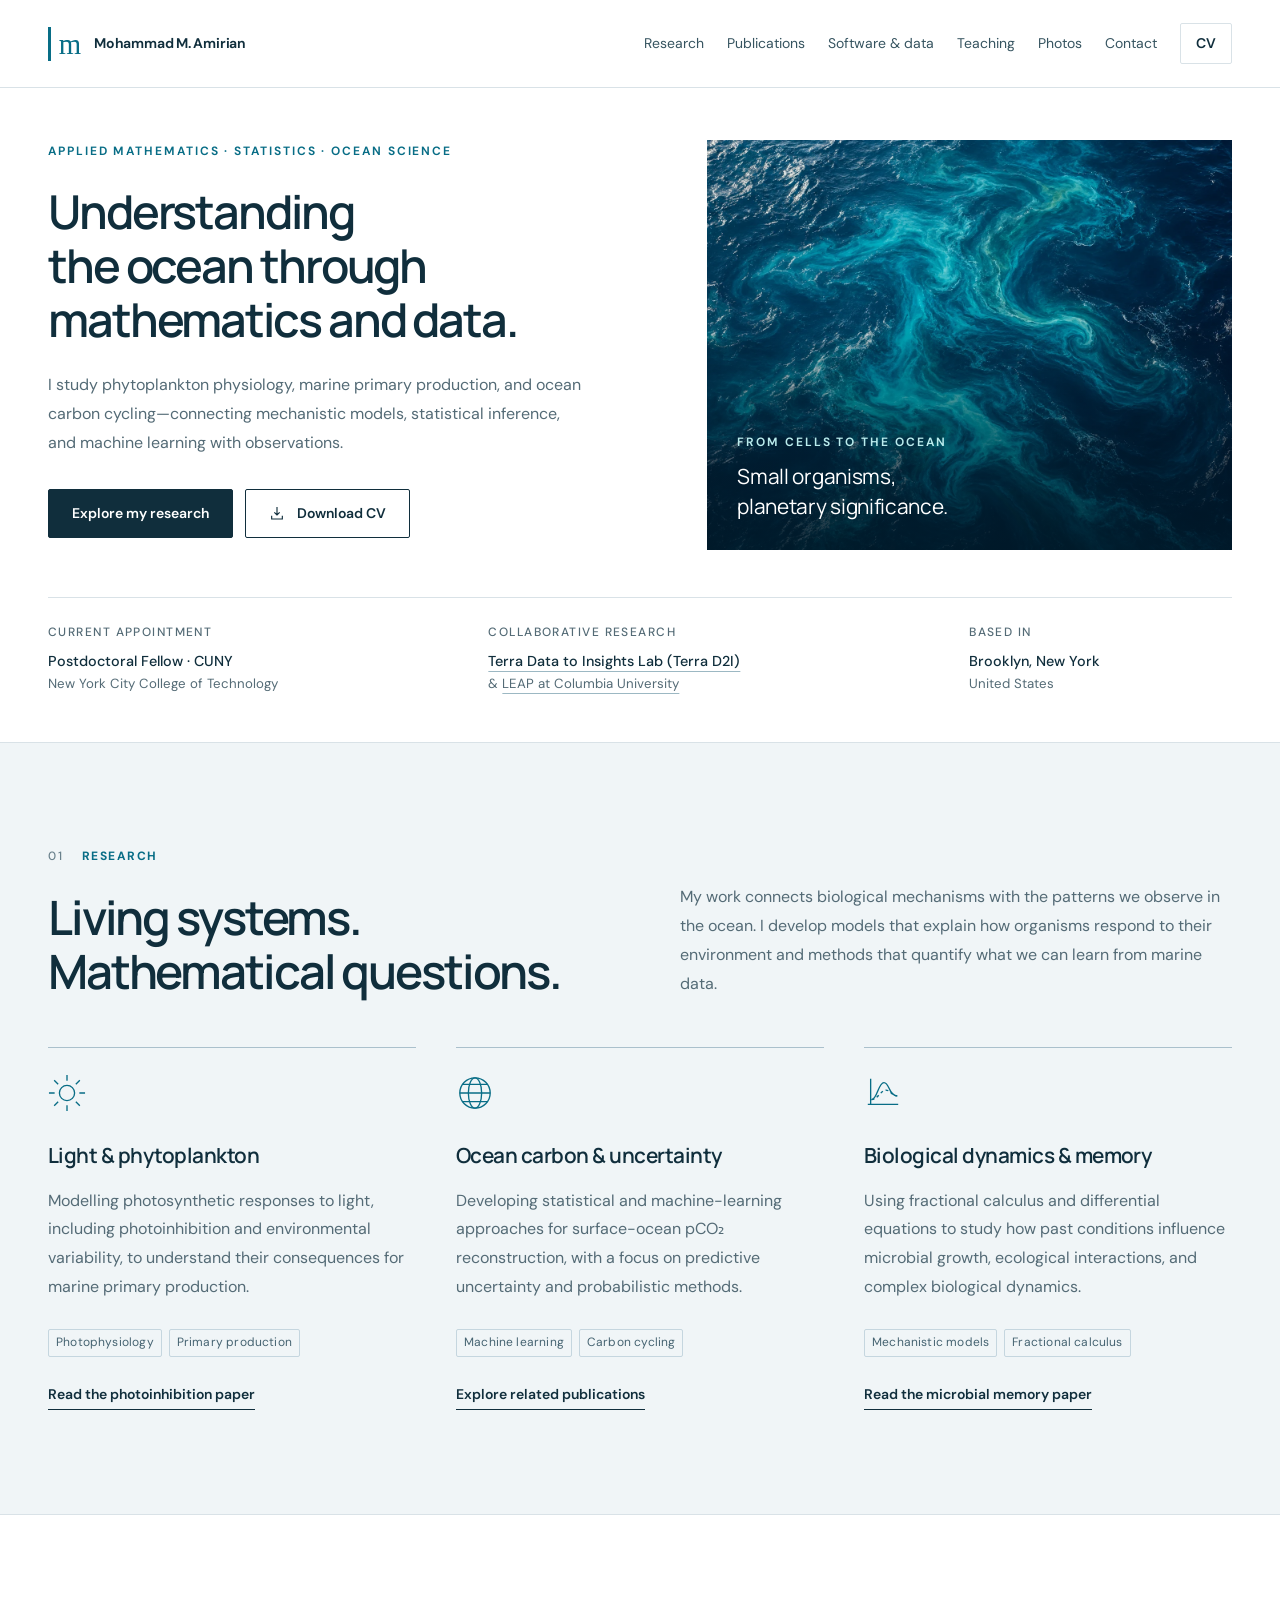
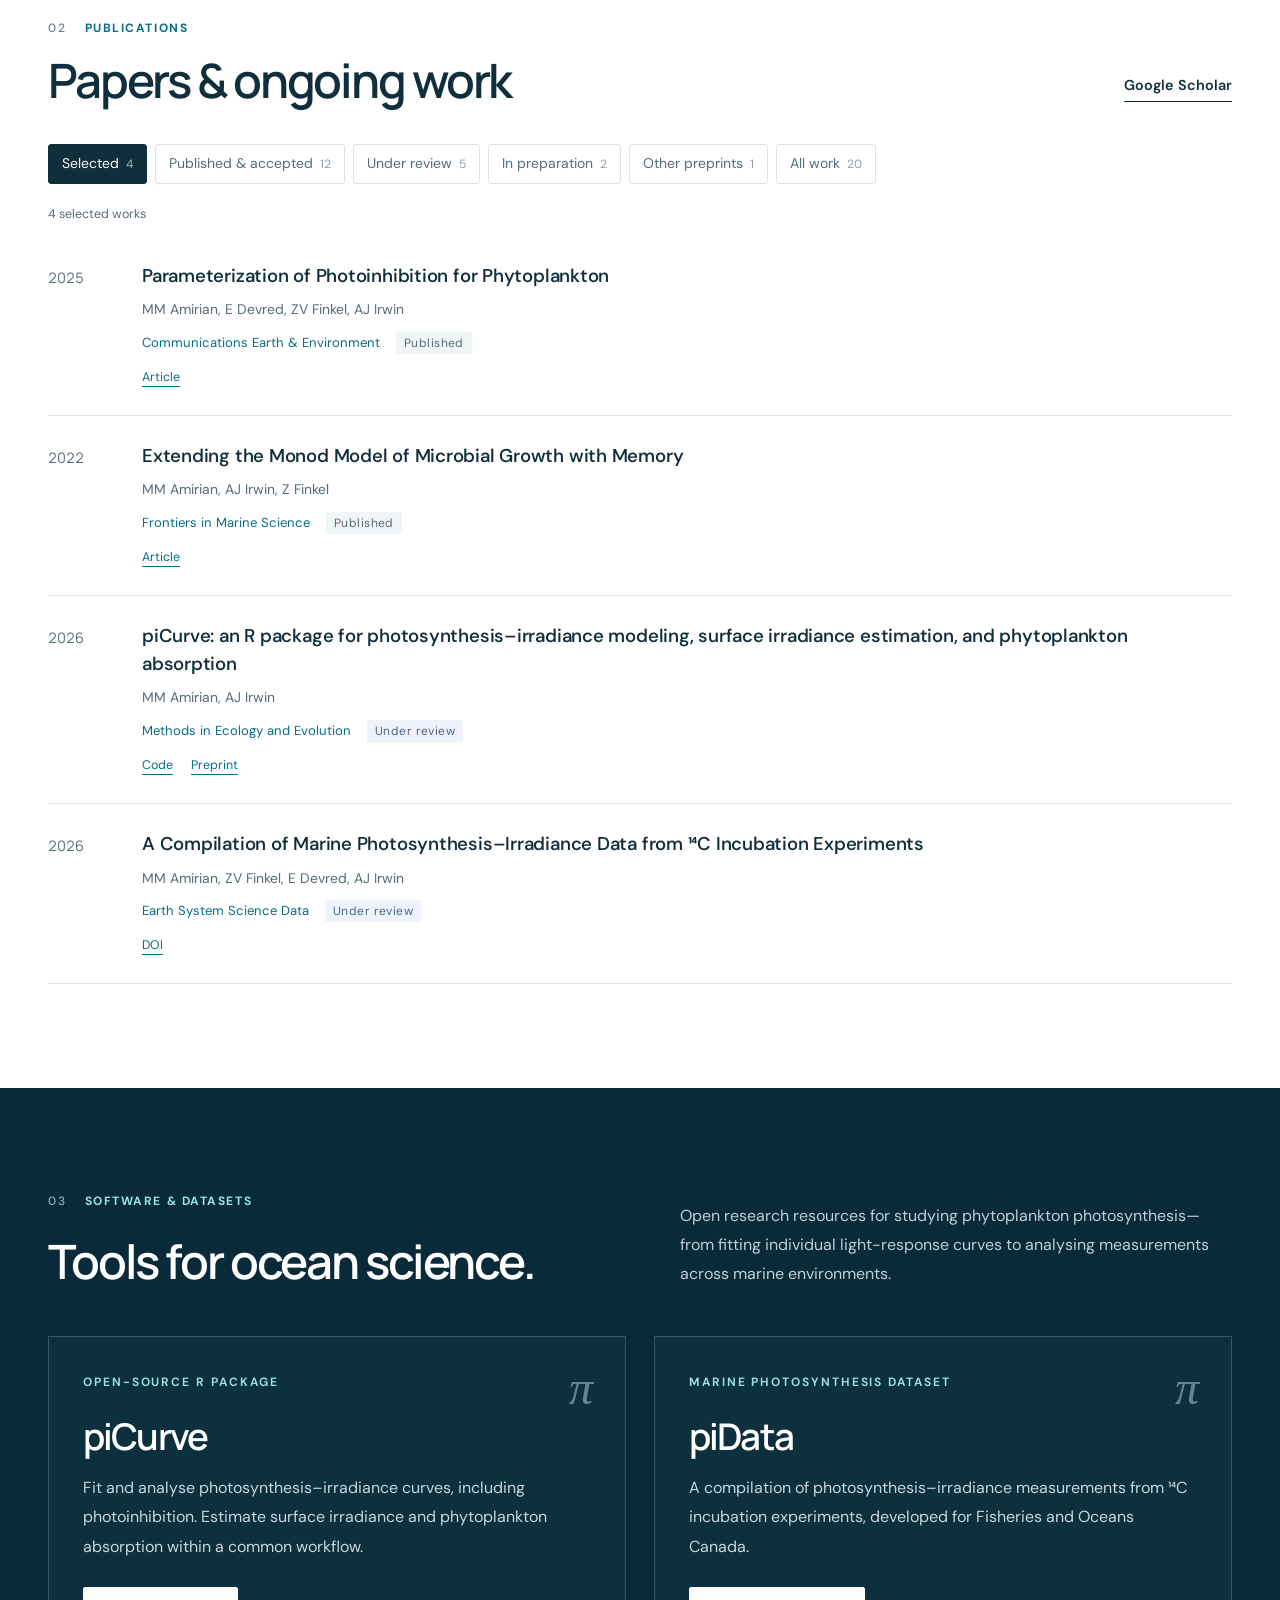
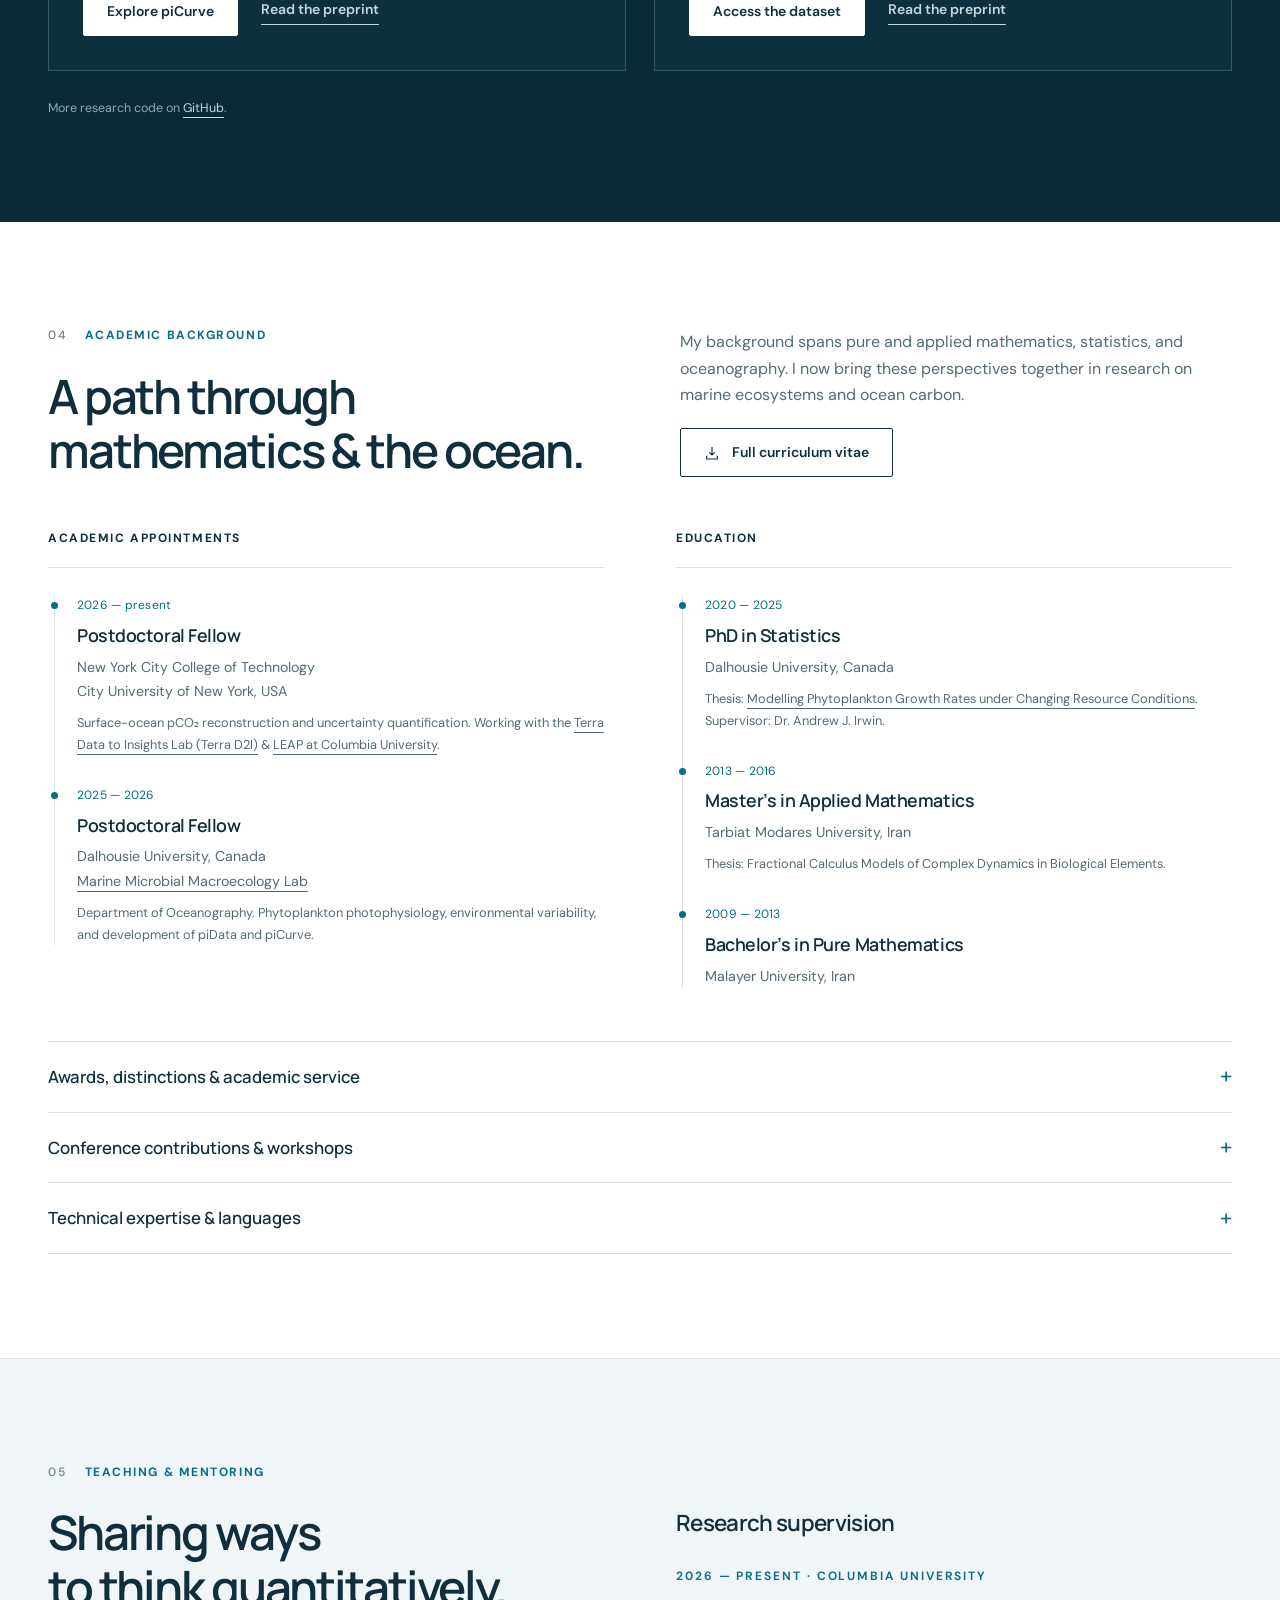
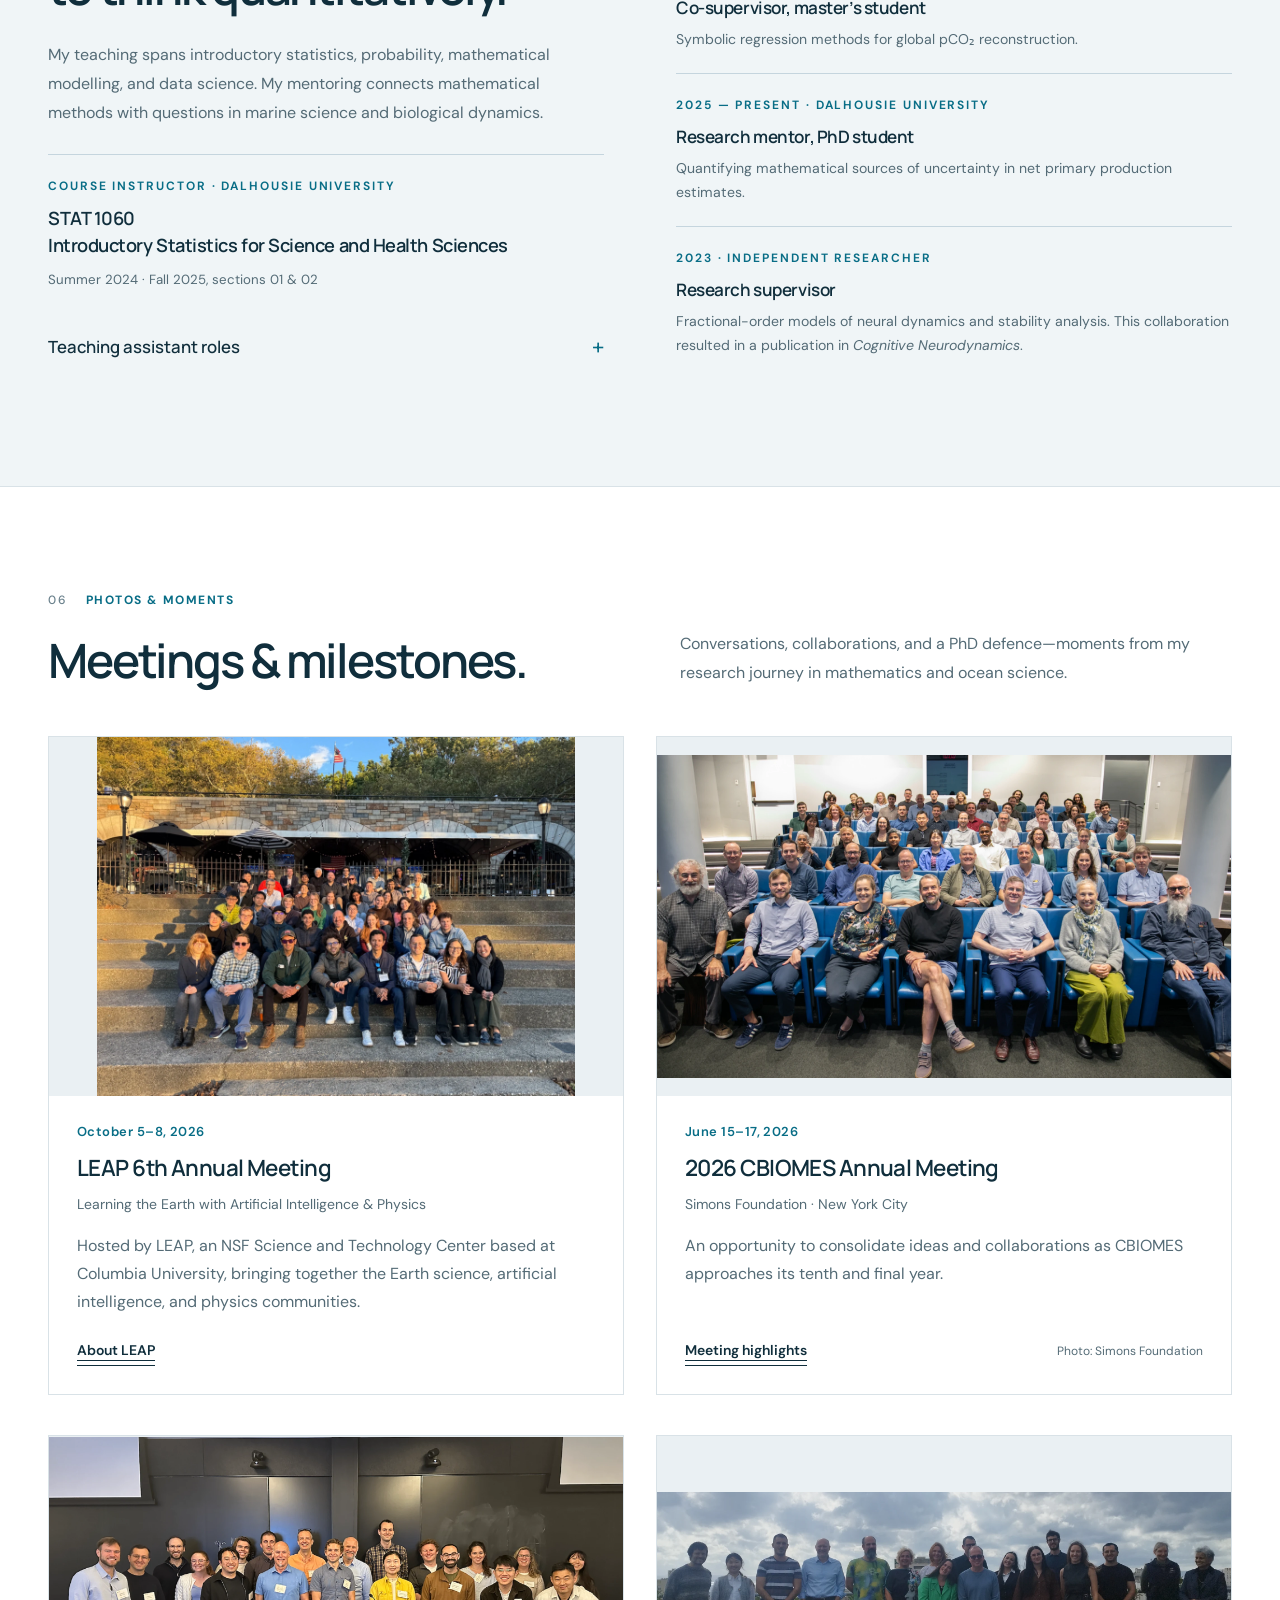
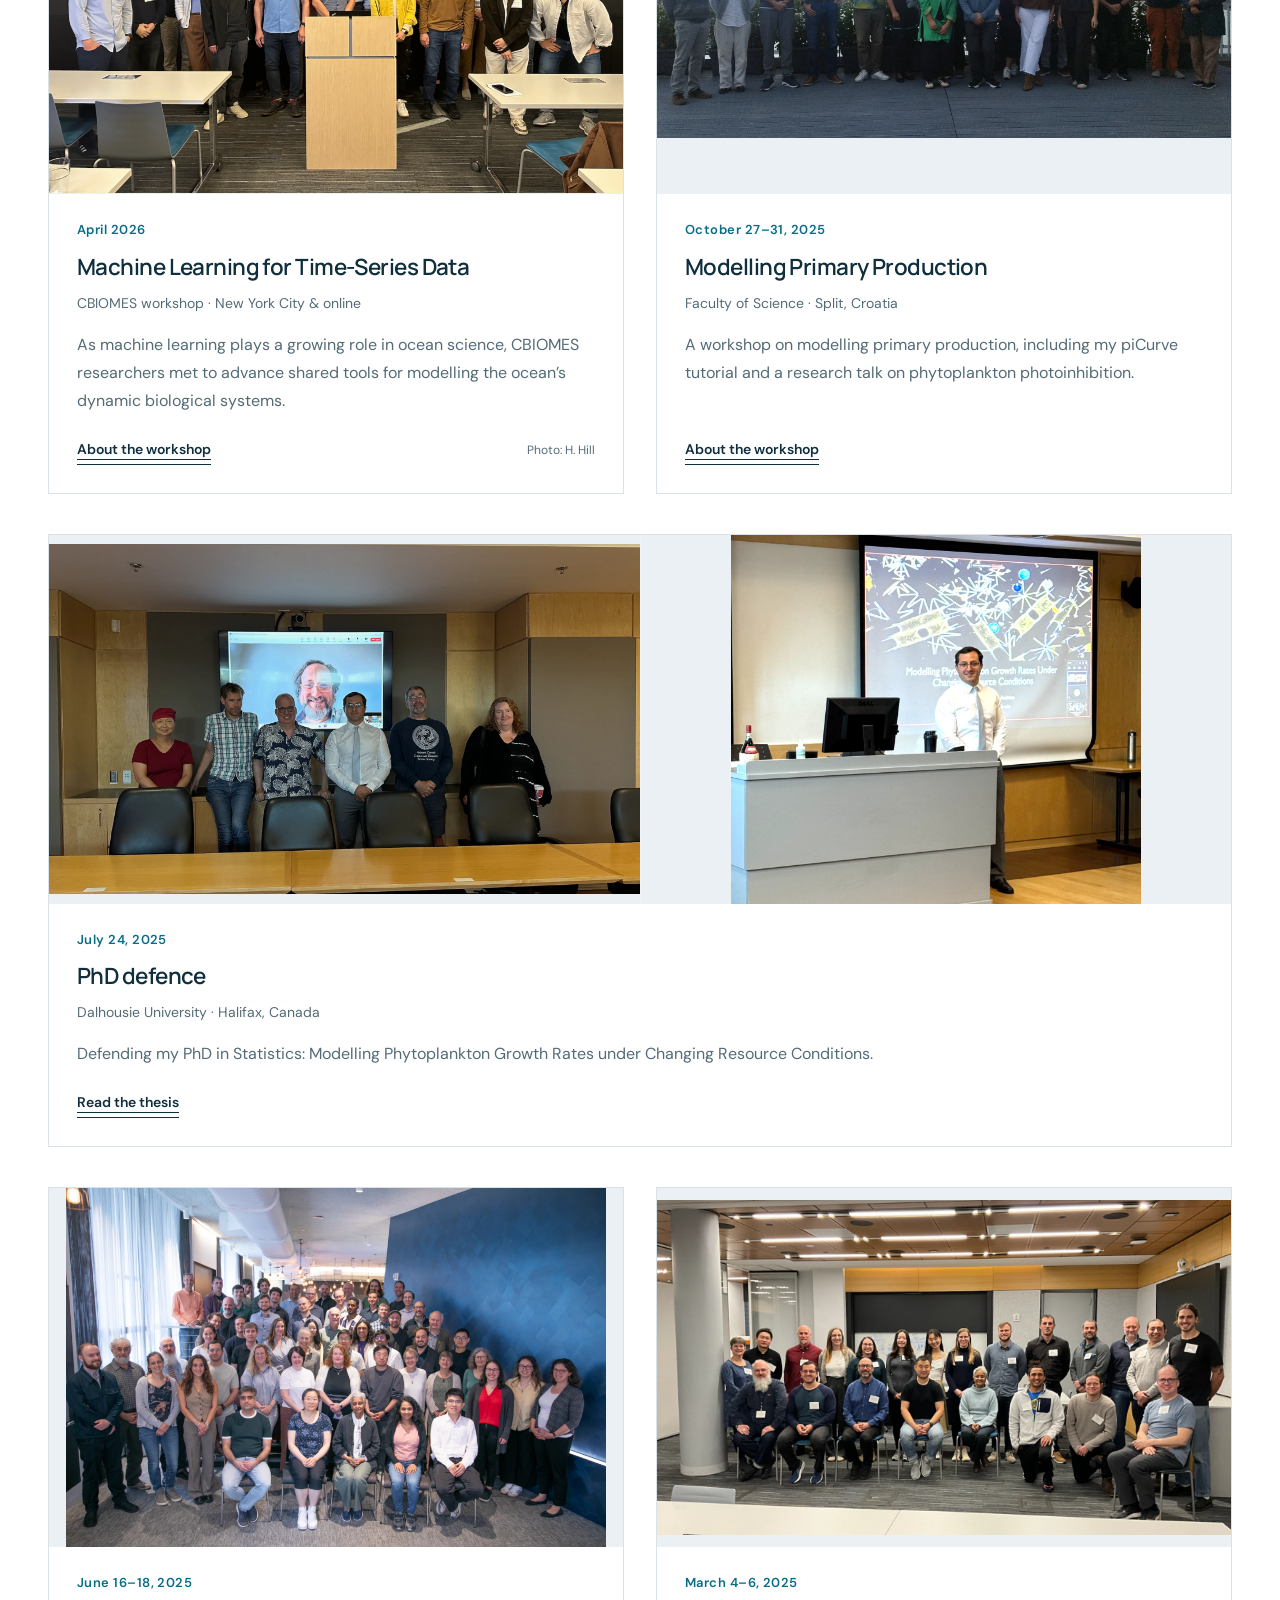
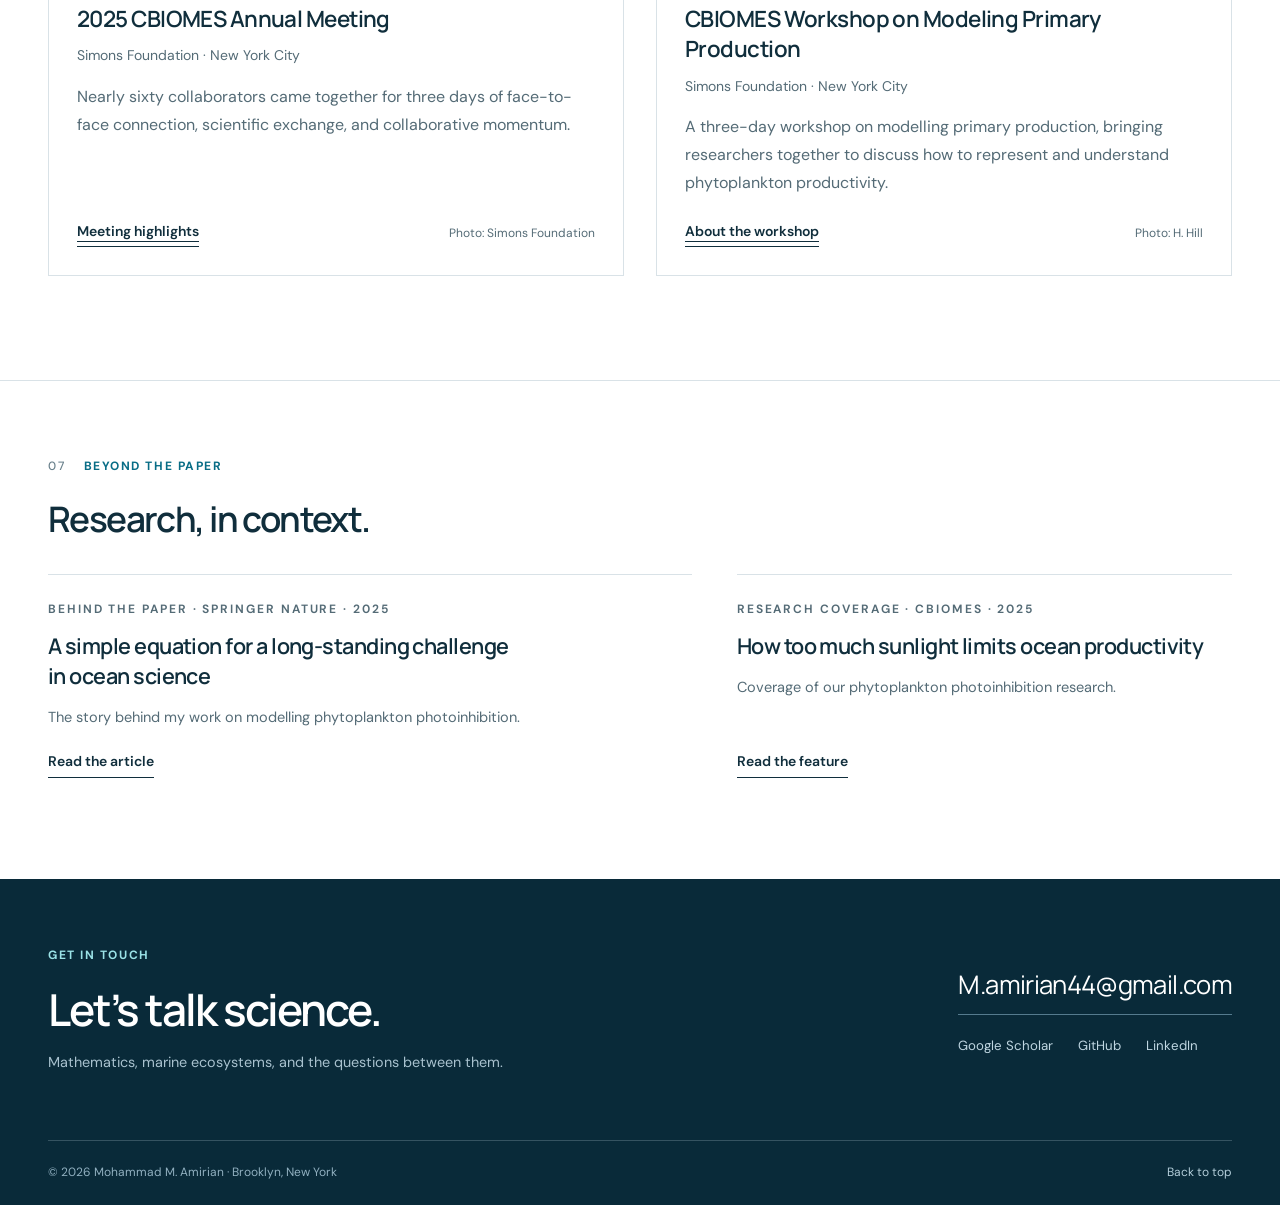
==== index.html @ b7153d0e "Publish Mohammad Amirian's public academic website" ====
<!DOCTYPE html>

<html lang="en">
<head>
<meta charset="utf-8"><meta name="viewport" content="width=device-width,initial-scale=1">
<title>Mohammad M. Amirian | Mathematics &amp; Ocean Science</title>
<meta name="description" content="Mohammad M. Amirian is an applied mathematician and statistician studying phytoplankton physiology, marine primary production, and ocean carbon cycling.">
<meta name="theme-color" content="#092a39">
<link rel="icon" type="image/svg+xml" href="data:image/svg+xml,%3Csvg xmlns=&quot;http://www.w3.org/2000/svg&quot; viewBox=&quot;0 0 40 40&quot;%3E%3Crect width=&quot;40&quot; height=&quot;40&quot; rx=&quot;5&quot; fill=&quot;%23092a39&quot;/%3E%3Cpath d=&quot;M8 29V11l12 13 12-13v18&quot; fill=&quot;none&quot; stroke=&quot;%239ae2e6&quot; stroke-width=&quot;3&quot;/%3E%3C/svg%3E">
<meta property="og:title" content="Mohammad M. Amirian | Mathematics &amp; Ocean Science">
<meta property="og:description" content="Mohammad M. Amirian is an applied mathematician and statistician studying phytoplankton physiology, marine primary production, and ocean carbon cycling.">
<meta property="og:type" content="website">
<link rel="stylesheet" href="styles.css"><script src="site.js" defer></script>
<meta name="generator" content="Amirian website editor"></head>
<body>
<a class="skip-link" href="#main">Skip to content</a>
<header><div class="wrap"><a class="brand" href="#about" aria-label="Mohammad M. Amirian home"><span class="monogram" aria-hidden="true">m</span>Mohammad M. Amirian</a>
<button class="menu-toggle" aria-expanded="false" aria-controls="main-nav" aria-label="Toggle navigation menu">Menu</button>
<nav class="desktop-nav" id="main-nav" aria-label="Main navigation"><a href="#research">Research</a><a href="#publications">Publications</a><a href="#software">Software &amp; data</a><a href="#teaching">Teaching</a><a href="#photos">Photos</a><a href="#contact">Contact</a><a class="nav-cv" href="#cv">CV</a></nav>
</div></header>
<main id="main">
<section class="hero wrap" id="about" aria-labelledby="hero-title">
 <div class="hero-grid"><div class="hero-copy"><p class="eyebrow">Applied mathematics · Statistics · Ocean science</p>
 <h1 id="hero-title">Understanding the ocean through mathematics and data.</h1>
 <p class="hero-description">I study phytoplankton physiology, marine primary production, and ocean carbon cycling—connecting mechanistic models, statistical inference, and machine learning with observations.</p>
 <div class="hero-actions"><a class="button primary" href="#research">Explore my research</a><a class="button secondary" href="/assets/Mohammad-Amirian-CV.pdf" download="Mohammad-Amirian-CV.pdf"><svg viewbox="0 0 24 24" fill="none" stroke="currentColor" stroke-width="1.7" aria-hidden="true"><path d="M12 3v12m-4-4 4 4 4-4M4 16v5h16v-5"></path></svg>Download CV</a></div>
 </div><figure class="hero-art"><img src="/assets/ocean-concept.webp" width="1536" height="1024" alt="Conceptual illustration of turquoise phytoplankton-like swirls in deep blue ocean water" fetchpriority="high">
 <figcaption><span class="eyebrow">From cells to the ocean</span><p>Small organisms,<br>planetary significance.</p></figcaption></figure></div>
 <div class="affiliations"><div class="affiliation"><p class="eyebrow">Current appointment</p><p>Postdoctoral Fellow · CUNY<small>New York City College of Technology</small></p></div><div class="affiliation"><p class="eyebrow">Collaborative research</p><p><a href="https://vacquaviva.github.io/terrad2i/" target="_blank" rel="noopener noreferrer">Terra Data to Insights Lab (Terra D2I)</a><small>&amp; <a href="https://leap.columbia.edu" target="_blank" rel="noopener noreferrer">LEAP at Columbia University</a></small></p></div><div class="affiliation"><p class="eyebrow">Based in</p><p>Brooklyn, New York<small>United States</small></p></div></div>
</section>

<section class="section research" id="research" aria-labelledby="research-title"><div class="wrap">
 <div class="section-intro"><div><div class="section-label"><span>01</span>Research</div><h2 id="research-title">Living systems.<br>Mathematical questions.</h2></div><p>My work connects biological mechanisms with the patterns we observe in the ocean. I develop models that explain how organisms respond to their environment and methods that quantify what we can learn from marine data.</p></div>
 <div class="research-grid">
 <article class="research-card"><svg class="research-icon" viewbox="0 0 40 40" fill="none" stroke="currentColor" stroke-width="1.4" aria-hidden="true"><circle cx="20" cy="20" r="8"></circle><path d="M20 1v6m0 26v6M1 20h6m26 0h6M6.5 6.5l4.2 4.2m18.6 18.6 4.2 4.2M6.5 33.5l4.2-4.2m18.6-18.6 4.2-4.2"></path></svg><h3>Light &amp; phytoplankton</h3><p>Modelling photosynthetic responses to light, including photoinhibition and environmental variability, to understand their consequences for marine primary production.</p><div class="research-tags"><span>Photophysiology</span><span>Primary production</span></div><a class="text-link" data-publication href="#photoinhibition-paper">Read the photoinhibition paper</a></article>
 <article class="research-card"><svg class="research-icon" viewbox="0 0 40 40" fill="none" stroke="currentColor" stroke-width="1.4" aria-hidden="true"><circle cx="20" cy="20" r="16"></circle><ellipse cx="20" cy="20" rx="7" ry="16"></ellipse><path d="M4 20h32M7 11h26M7 29h26"></path></svg><h3>Ocean carbon &amp; uncertainty</h3><p>Developing statistical and machine-learning approaches for surface-ocean pCO₂ reconstruction, with a focus on predictive uncertainty and probabilistic methods.</p><div class="research-tags"><span>Machine learning</span><span>Carbon cycling</span></div><a class="text-link" href="#publications">Explore related publications</a></article>
 <article class="research-card"><svg class="research-icon" viewbox="0 0 40 40" fill="none" stroke="currentColor" stroke-width="1.4" aria-hidden="true"><path d="M4 32h32M7 5v27M8 27c6 0 7-18 13-18s5 14 14 14"></path><path d="M8 27c6 0 10-10 15-10s6 6 12 6" stroke-dasharray="3 3"></path></svg><h3>Biological dynamics &amp; memory</h3><p>Using fractional calculus and differential equations to study how past conditions influence microbial growth, ecological interactions, and complex biological dynamics.</p><div class="research-tags"><span>Mechanistic models</span><span>Fractional calculus</span></div><a class="text-link" data-publication href="#memory-paper">Read the microbial memory paper</a></article>
 </div>
</div></section>

<section class="section publications" id="publications" aria-labelledby="publications-title"><div class="wrap">
 <div class="section-top"><div><div class="section-label"><span>02</span>Publications</div><h2 id="publications-title">Papers &amp; ongoing work</h2></div><a class="text-link" href="https://scholar.google.com/citations?user=XoNa1sIAAAAJ" target="_blank" rel="noopener noreferrer">Google Scholar</a></div>
 <div class="filters" role="group" aria-label="Filter publications by status">
 <button class="filter" data-filter="selected" aria-pressed="true">Selected<span class="filter-count"></span></button><button class="filter" data-filter="published" aria-pressed="false">Published &amp; accepted<span class="filter-count"></span></button><button class="filter" data-filter="review" aria-pressed="false">Under review<span class="filter-count"></span></button><button class="filter" data-filter="preparation" aria-pressed="false">In preparation<span class="filter-count"></span></button><button class="filter" data-filter="preprint" aria-pressed="false">Other preprints<span class="filter-count"></span></button><button class="filter" data-filter="all" aria-pressed="false">All work<span class="filter-count"></span></button>
 </div><p class="pub-count" id="publication-count" role="status" aria-live="polite">20 works</p>
 <div class="publication-list"><article class="publication" id="publication-1" data-status="published" data-selected="false"><div class="pub-year">2026</div><div><h3>A macromolecular evaluation of the growth rate hypothesis in the ocean</h3><p class="pub-authors">ZV Finkel, AJ Irwin, MM Amirian, S Sharoni, MJ Follows</p><div class="pub-meta"><span class="pub-venue">Proceedings B</span><span class="pub-badge accepted">Accepted</span></div></div></article>
<article class="publication" id="publication-2" data-status="published" data-selected="false"><div class="pub-year">2026</div><div><h3><a href="https://doi.org/10.1016/j.isci.2026.116849" target="_blank" rel="noopener noreferrer">Carbon-to-ATP ratios across the kingdoms of life</a></h3><p class="pub-authors">P Fahimi, MM Amirian, AJ Irwin, ZV Finkel</p><div class="pub-meta"><span class="pub-venue">iScience</span><span class="pub-badge ">Published</span></div><div class="pub-links"><a href="https://doi.org/10.1016/j.isci.2026.116849" target="_blank" rel="noopener noreferrer">DOI</a></div></div></article>
<article class="publication" id="publication-3" data-status="published" data-selected="false"><div class="pub-year">2026</div><div><h3><a href="https://doi.org/10.1038/s41558-026-02598-w" target="_blank" rel="noopener noreferrer">Biochemical remodeling of phytoplankton cell composition under climate change</a></h3><p class="pub-authors">S Sharoni, K Inomura, S Dutkiewicz, O Jahn, ZV Finkel, AJ Irwin, MM Amirian, E Monier, MJ Follows</p><div class="pub-meta"><span class="pub-venue">Nature Climate Change</span><span class="pub-badge ">Published</span></div><div class="pub-links"><a href="https://doi.org/10.1038/s41558-026-02598-w" target="_blank" rel="noopener noreferrer">DOI</a></div></div></article>
<article class="publication" id="publication-4" data-status="published" data-selected="false"><div class="pub-year">2025</div><div><h3><a href="https://www.frontiersin.org/journals/photobiology/articles/10.3389/fphbi.2025.1745893/full" target="_blank" rel="noopener noreferrer">Nonphotochemical quenching and beyond: multi-layered photoprotection shapes light-stress tolerance across seasonal niches in Arctic diatoms</a></h3><p class="pub-authors">D Croteau, S Guérin, M Savoie, N Donaher, MM Amirian, M Babin , DA Campbell, J Lavaud</p><div class="pub-meta"><span class="pub-venue">Frontiers in Photobiology</span><span class="pub-badge ">Published</span></div><div class="pub-links"><a href="https://www.frontiersin.org/journals/photobiology/articles/10.3389/fphbi.2025.1745893/full" target="_blank" rel="noopener noreferrer">Article</a></div></div></article>
<article class="publication" id="photoinhibition-paper" data-status="published" data-selected="true"><div class="pub-year">2025</div><div><h3><a href="https://www.nature.com/articles/s43247-025-02686-3" target="_blank" rel="noopener noreferrer">Parameterization of Photoinhibition for Phytoplankton</a></h3><p class="pub-authors">MM Amirian, E Devred, ZV Finkel, AJ Irwin</p><div class="pub-meta"><span class="pub-venue">Communications Earth &amp; Environment</span><span class="pub-badge ">Published</span></div><div class="pub-links"><a href="https://www.nature.com/articles/s43247-025-02686-3" target="_blank" rel="noopener noreferrer">Article</a></div></div></article>
<article class="publication" id="publication-6" data-status="published" data-selected="false"><div class="pub-year">2025</div><div><h3><a href="https://www.sciencedirect.com/science/article/pii/S0034425725001178" target="_blank" rel="noopener noreferrer">Net primary production in the Labrador Sea between 2014 and 2022 derived from ocean colour remote sensing based on ecological regimes</a></h3><p class="pub-authors">E Devred, S Clay , T Perry, MM Amirian, AJ Irwin, Z Finkel</p><div class="pub-meta"><span class="pub-venue">Remote Sensing of Environment</span><span class="pub-badge ">Published</span></div><div class="pub-links"><a href="https://www.sciencedirect.com/science/article/pii/S0034425725001178" target="_blank" rel="noopener noreferrer">Article</a></div></div></article>
<article class="publication" id="publication-7" data-status="published" data-selected="false"><div class="pub-year">2023</div><div><h3><a href="https://link.springer.com/article/10.1007/s11571-022-09844-9" target="_blank" rel="noopener noreferrer">Stability analysis of fractional order memristor synapse-coupled Hopfield neural network with ring structure</a></h3><p class="pub-authors">L Eftekhari, MM Amirian</p><div class="pub-meta"><span class="pub-venue">Cognitive Neurodynamics</span><span class="pub-badge ">Published</span></div><div class="pub-links"><a href="https://link.springer.com/article/10.1007/s11571-022-09844-9" target="_blank" rel="noopener noreferrer">Article</a></div></div></article>
<article class="publication" id="memory-paper" data-status="published" data-selected="true"><div class="pub-year">2022</div><div><h3><a href="https://www.frontiersin.org/articles/10.3389/fmars.2022.963734/abstract" target="_blank" rel="noopener noreferrer">Extending the Monod Model of Microbial Growth with Memory</a></h3><p class="pub-authors">MM Amirian, AJ Irwin, Z Finkel</p><div class="pub-meta"><span class="pub-venue">Frontiers in Marine Science</span><span class="pub-badge ">Published</span></div><div class="pub-links"><a href="https://www.frontiersin.org/articles/10.3389/fmars.2022.963734/abstract" target="_blank" rel="noopener noreferrer">Article</a></div></div></article>
<article class="publication" id="publication-9" data-status="published" data-selected="false"><div class="pub-year">2020</div><div><h3><a href="https://doi.org/10.1016/j.heliyon.2020.e04816" target="_blank" rel="noopener noreferrer">Memory and mutualism in species sustainability: a time-fractional Lotka-Volterra model with harvesting</a></h3><p class="pub-authors">MM Amirian, I Towers, Z Jovanoski, AJ Irwin</p><div class="pub-meta"><span class="pub-venue">Heliyon</span><span class="pub-badge ">Published</span></div><div class="pub-links"><a href="https://doi.org/10.1016/j.heliyon.2020.e04816" target="_blank" rel="noopener noreferrer">DOI</a></div></div></article>
<article class="publication" id="publication-10" data-status="published" data-selected="false"><div class="pub-year">2020</div><div><h3><a href="https://doi.org/10.1002/mma.6352" target="_blank" rel="noopener noreferrer">A new approach to solving multiorder time-fractional advection-diffusion-reaction equations using BEM and Chebyshev matrix</a></h3><p class="pub-authors">M Khalighi, MM Amirian, A Malek</p><div class="pub-meta"><span class="pub-venue">Mathematical Methods in the Applied Sciences</span><span class="pub-badge ">Published</span></div><div class="pub-links"><a href="https://doi.org/10.1002/mma.6352" target="_blank" rel="noopener noreferrer">DOI</a></div></div></article>
<article class="publication" id="publication-11" data-status="published" data-selected="false"><div class="pub-year">2019</div><div><h3><a href="https://www.dl.begellhouse.com/journals/4b27cbfc562e21b8,3a2b605d4aa0d999,4512354003dbcb22.html" target="_blank" rel="noopener noreferrer">The concepts and applications of fractional order differential calculus in modeling of viscoelastic systems: a primer</a></h3><p class="pub-authors">MM Amirian, Y Jamali</p><div class="pub-meta"><span class="pub-venue">Critical Reviews in Biomedical Engineering</span><span class="pub-badge ">Published</span></div><div class="pub-links"><a href="https://www.dl.begellhouse.com/journals/4b27cbfc562e21b8,3a2b605d4aa0d999,4512354003dbcb22.html" target="_blank" rel="noopener noreferrer">Article</a></div></div></article>
<article class="publication" id="publication-12" data-status="published" data-selected="false"><div class="pub-year">2026</div><div><h3>Learning Calibrated and Samplable Predictive Distributions of Surface-Ocean Δ pCO₂ Using Tabular Diffusion Models</h3><p class="pub-authors">G Accarino, MM Amirian, TH Heimdal, AR Fay, GA McKinley, V Acquaviva</p><div class="pub-meta"><span class="pub-venue">RPS Workshop, NeurIPS 2026</span><span class="pub-badge accepted">Accepted</span></div></div></article>
<article class="publication" id="publication-13" data-status="review" data-selected="false"><div class="pub-year">2026</div><div><h3>Low proteomic investment in carbon fixation facilitates the success of Phaeocystis in the Labrador Sea</h3><p class="pub-authors">SB Pollara, ME Roberts, R Stevens-Green, J LaRoche, L Jabre, E Rowland, CE McBride, RE Sipler, S Clay, E Devred, MM Amirian, ZV Finkel, AJ Irwin, J Young, M Mars-Brisbin, EM Bertrand</p><div class="pub-meta"><span class="pub-venue">The ISME Journal</span><span class="pub-badge review">Under review</span></div></div></article>
<article class="publication" id="publication-14" data-status="review" data-selected="false"><div class="pub-year">2026</div><div><h3><a href="https://arxiv.org/abs/2609.08606" target="_blank" rel="noopener noreferrer">NEPTUNE: An AI model for global ocean seasonal forecasting</a></h3><p class="pub-authors">D Donno, I Epicoco, M Cafaro, G Accarino,MM Amirian, V Acquaviva, P Nassisi, D Iovino, A Bracco, S Masina, P Gentine</p><div class="pub-meta"><span class="pub-venue">Journal of Advances in Modeling Earth Systems</span><span class="pub-badge review">Under review</span></div><div class="pub-links"><a href="https://arxiv.org/abs/2609.08606" target="_blank" rel="noopener noreferrer">Preprint</a></div></div></article>
<article class="publication" id="publication-15" data-status="review" data-selected="false"><div class="pub-year">2026</div><div><h3><a href="https://arxiv.org/abs/2604.08634" target="_blank" rel="noopener noreferrer">Resolving satellite-in situ mismatches in Net Primary Production using high-frequency in situ bio-optical observations in the subpolar Northwest Atlantic</a></h3><p class="pub-authors">K Kam, E Devred, S Clay, MM Amirian, D Atamanchuk, D.W.R Wallace</p><div class="pub-meta"><span class="pub-venue">Remote Sensing</span><span class="pub-badge review">Under review</span></div><div class="pub-links"><a href="https://arxiv.org/abs/2604.08634" target="_blank" rel="noopener noreferrer">Preprint</a></div></div></article>
<article class="publication" id="picurve-paper" data-status="review" data-selected="true"><div class="pub-year">2026</div><div><h3><a href="https://arxiv.org/abs/2508.14321" target="_blank" rel="noopener noreferrer">piCurve: an R package for photosynthesis–irradiance modeling, surface irradiance estimation, and phytoplankton absorption</a></h3><p class="pub-authors">MM Amirian, AJ Irwin</p><div class="pub-meta"><span class="pub-venue">Methods in Ecology and Evolution</span><span class="pub-badge review">Under review</span></div><div class="pub-links"><a href="https://github.com/Mohammad-Amirian/piCurve" target="_blank" rel="noopener noreferrer">Code</a><a href="https://arxiv.org/abs/2508.14321" target="_blank" rel="noopener noreferrer">Preprint</a></div></div></article>
<article class="publication" id="pidata-paper" data-status="review" data-selected="true"><div class="pub-year">2026</div><div><h3><a href="https://doi.org/10.5281/zenodo.21908199" target="_blank" rel="noopener noreferrer">A Compilation of Marine Photosynthesis–Irradiance Data from ¹⁴C Incubation Experiments</a></h3><p class="pub-authors">MM Amirian, ZV Finkel, E Devred, AJ Irwin</p><div class="pub-meta"><span class="pub-venue">Earth System Science Data</span><span class="pub-badge review">Under review</span></div><div class="pub-links"><a href="https://doi.org/10.5281/zenodo.21908199" target="_blank" rel="noopener noreferrer">DOI</a></div></div></article>
<article class="publication" id="publication-18" data-status="preprint" data-selected="false"><div class="pub-year">2018</div><div><h3><a href="https://arxiv.org/abs/1812.02297" target="_blank" rel="noopener noreferrer">The Role of Topology in the Synchronization of Neuronal Networks Based on the Hodgkin-Huxley Model</a></h3><p class="pub-authors">A Mazarei, MM Amirian, G Riazi, Y Jamali</p><div class="pub-meta"><span class="pub-venue">arXiv</span><span class="pub-badge ">Preprint</span></div><div class="pub-links"><a href="https://arxiv.org/abs/1812.02297" target="_blank" rel="noopener noreferrer">Preprint</a></div></div></article>
<article class="publication" id="publication-19" data-status="preparation" data-selected="false"><div class="pub-year">2026</div><div><h3>Ecophysiological modeling of marine photosynthesis: a hybrid model</h3><p class="pub-authors">MM Amirian, P Fahimi, ZV Finkel, E Devred, S Clay, AJ Irwin</p><div class="pub-meta"><span class="pub-venue"></span><span class="pub-badge ">In preparation</span></div></div></article>
<article class="publication" id="publication-20" data-status="preparation" data-selected="false"><div class="pub-year">2026</div><div><h3>Latitudinal, Seasonal, and Diel Variation in Marine Phytoplankton Photophysiology and Its Effects on Net Primary Production</h3><p class="pub-authors">MM Amirian, E Devred, V Acquaviva, ZV Finkel, AJ Irwin</p><div class="pub-meta"><span class="pub-venue"></span><span class="pub-badge ">In preparation</span></div></div></article></div>
</div></section>

<section class="section software" id="software" aria-labelledby="software-title"><div class="wrap">
 <div class="section-intro"><div><div class="section-label"><span>03</span>Software &amp; datasets</div><h2 id="software-title">Tools for ocean science.</h2></div><p>Open research resources for studying phytoplankton photosynthesis—from fitting individual light-response curves to analysing measurements across marine environments.</p></div>
 <div class="software-grid"><article class="software-card"><span class="software-glyph" aria-hidden="true">π</span><p class="eyebrow">Open-source R package</p><h3 class="software-title">piCurve</h3><p>Fit and analyse photosynthesis–irradiance curves, including photoinhibition. Estimate surface irradiance and phytoplankton absorption within a common workflow.</p><div class="software-actions"><a class="button white" href="https://github.com/Mohammad-Amirian/piCurve" target="_blank" rel="noopener noreferrer">Explore piCurve</a><a class="text-link" href="https://arxiv.org/abs/2508.14321" target="_blank" rel="noopener noreferrer">Read the preprint</a></div></article>
 <article class="software-card"><span class="software-glyph" aria-hidden="true">π</span><p class="eyebrow">Marine photosynthesis dataset</p><h3 class="software-title">piData</h3><p>A compilation of photosynthesis–irradiance measurements from ¹⁴C incubation experiments, developed for Fisheries and Oceans Canada.</p><div class="software-actions"><a class="button white" href="https://doi.org/10.5281/zenodo.21908199" target="_blank" rel="noopener noreferrer">Access the dataset</a><a class="text-link" href="https://essd.copernicus.org/preprints/essd-2026-651/" target="_blank" rel="noopener noreferrer">Read the preprint</a></div></article></div>
 <p class="software-note">More research code on <a href="https://github.com/Mohammad-Amirian" target="_blank" rel="noopener noreferrer">GitHub</a>.</p>
</div></section>

<section class="section" id="cv" aria-labelledby="cv-title"><div class="wrap">
 <div class="cv-intro"><div><div class="section-label"><span>04</span>Academic background</div><h2 id="cv-title">A path through<br>mathematics &amp; the ocean.</h2></div><div><p>My background spans pure and applied mathematics, statistics, and oceanography. I now bring these perspectives together in research on marine ecosystems and ocean carbon.</p><a class="button secondary" href="/assets/Mohammad-Amirian-CV.pdf" download="Mohammad-Amirian-CV.pdf"><svg viewbox="0 0 24 24" fill="none" stroke="currentColor" stroke-width="1.7" aria-hidden="true"><path d="M12 3v12m-4-4 4 4 4-4M4 16v5h16v-5"></path></svg>Full curriculum vitae</a></div></div>
 <div class="cv-columns"><div><div class="small-heading">Academic appointments</div>
 <article class="timeline-item"><div class="timeline-year">2026 — present</div><h3>Postdoctoral Fellow</h3><p>New York City College of Technology<br>City University of New York, USA</p><p class="detail">Surface-ocean pCO₂ reconstruction and uncertainty quantification. Working with the <a href="https://vacquaviva.github.io/terrad2i/" target="_blank" rel="noopener noreferrer">Terra Data to Insights Lab (Terra D2I)</a> &amp; <a href="https://leap.columbia.edu" target="_blank" rel="noopener noreferrer">LEAP at Columbia University</a>.</p></article>
 <article class="timeline-item"><div class="timeline-year">2025 — 2026</div><h3>Postdoctoral Fellow</h3><p>Dalhousie University, Canada<br><a href="https://www.mmab.ca" target="_blank" rel="noopener noreferrer">Marine Microbial Macroecology Lab</a></p><p class="detail">Department of Oceanography. Phytoplankton photophysiology, environmental variability, and development of piData and piCurve.</p></article>
 </div><div><div class="small-heading">Education</div>
 <article class="timeline-item"><div class="timeline-year">2020 — 2025</div><h3>PhD in Statistics</h3><p>Dalhousie University, Canada</p><p class="detail">Thesis: <a href="https://dalspace.library.dal.ca/items/a3c7c412-b987-4cfa-bf1e-5073cf0f9829" target="_blank" rel="noopener noreferrer">Modelling Phytoplankton Growth Rates under Changing Resource Conditions</a>.<br>Supervisor: Dr. Andrew J. Irwin.</p></article>
 <article class="timeline-item"><div class="timeline-year">2013 — 2016</div><h3>Master’s in Applied Mathematics</h3><p>Tarbiat Modares University, Iran</p><p class="detail">Thesis: Fractional Calculus Models of Complex Dynamics in Biological Elements.</p></article>
 <article class="timeline-item"><div class="timeline-year">2009 — 2013</div><h3>Bachelor’s in Pure Mathematics</h3><p>Malayer University, Iran</p></article>
 </div></div>
 <div class="cv-details">
 <details><summary>Awards, distinctions &amp; academic service</summary><div class="details-content details-grid"><div><h4>Scholarships &amp; support</h4><ul><li><strong>2022 · Travel Grant</strong><br>Faculty of Graduate Studies, Dalhousie University.</li><li><strong>2019 · Doctoral research assistantship</strong><br>Department of Mathematics and Statistics, Dalhousie University; support over 4.5 years.</li><li><strong>2019 · Biomedicine Discovery Scholarship</strong><br>Monash University. Awarded; not taken up.</li><li><strong>2019 · Tuition Fee Scholarship</strong><br>University of New South Wales. Awarded; not taken up.</li></ul></div><div><div class="distinction"><h4>Top 3% nationally · Konkour</h4><p>In Iran’s 2013 National M.Sc. Entrance Examination, ranked 237th in applied mathematics and 261st in pure mathematics among 9,230 candidates.</p></div><h4 style="margin-top:26px">Journal peer review</h4><p>Environmental Management; Ecological Informatics; Qualitative Theory of Dynamical Systems; Scientific Reports.</p></div></div></details>
 <details><summary>Conference contributions &amp; workshops</summary><div class="details-content"><h4>Workshops &amp; tutorials</h4><div class="talk"><time>Oct. 2025</time><p><strong>Modelling Primary Production · Split, Croatia</strong><span class="venue">Faculty of Science. Tutorial on piCurve and a research talk on phytoplankton photoinhibition modelling.</span></p></div><div class="talk"><time>Mar. 2025</time><p><strong>Modelling Primary Production · New York, USA</strong><span class="venue">Flatiron Institute. Joint presentation with Andrew Irwin on quantifying the effects of photoinhibition on photosynthetic rate.</span></p></div><h4 style="margin-top:30px">Conference contributions</h4><div class="talk"><time>2026</time><p><strong>MM Amirian</strong>, G Accarino, V Acquaviva, <em>Improving Global Ocean Surface pCO₂ Prediction Using Biogeographic Residual Correction,</em> American Geophysical Union</p></div>
<div class="talk"><time>2026</time><p>G Accarino, <strong>MM Amirian</strong>, V Acquaviva, <em>Beyond Point Predictions: Diffusion-Based Probabilistic Reconstruction of Global Surface Ocean pCO₂,</em> American Geophysical Union</p></div>
<div class="talk"><time>2026</time><p><strong>MM Amirian</strong>, E Devred, S Clay, Z Finkel, AJ Irwin. <em>A compilation of photosynthetic rate incubation experiments and analysis using common models</em> <span>CBIOMES Annual Meeting</span>, Flatiron Institute, NY, USA.</p></div>
<div class="talk"><time>2026</time><p><strong>MM Amirian</strong>, P Fahimi, Z Finkel, E Devred, S Clay, AJ Irwin. <em>Ecophysiological Modeling of Marine Photosynthesis.</em> <a href="https://agu.confex.com/agu/osm26/meetingapp.cgi/Paper/2025671" target="_blank" rel="noopener noreferrer"><span>Ocean Science Meeting</span></a> .</p></div>
<div class="talk"><time>2025</time><p><strong>MM Amirian</strong>, P Fahimi, Z Finkel, E Devred, S Clay, AJ Irwin. <em>Ecophysiological Modeling of Marine Photosynthesis.</em> <span>CBIOMES Annual Meeting</span>, Flatiron Institute, NY, USA.</p></div>
<div class="talk"><time>2024</time><p>K Kam, E Devred, S Clay, <strong>MM Amirian</strong>, AJ Irwin, D Atamanchuk, D.W.R Wallace. <em>Re-evaluating methodologies for estimating marine primary productivity in the Labrador Sea using satellite and in situ observations</em> <span>Ocean Optics Conference</span>.</p></div>
<div class="talk"><time>2023</time><p><strong>MM Amirian</strong>, JT Siddons, AJ Irwin. <em>Extending the Monod model of microbial growth with memory and an application to phytoplankton community dynamics.</em> <span>ASLO Meeting</span>.</p></div>
<div class="talk"><time>2023</time><p><strong>MM Amirian</strong>, Z Finkel, AJ Irwin. <em>A New Model of Phytoplankton Photoinhibition.</em> <a href="https://www.phys.ocean.dal.ca/dosa/content/publications/cdogs2023_abstracts.pdf" target="_blank" rel="noopener noreferrer"><span>CDOGS Annual Meeting, Dalhousie</span></a>.</p></div>
<div class="talk"><time>2022</time><p><strong>MM Amirian</strong>, JT Siddons, AJ Irwin. <em>Quantify the Cell Memory and Its Influence on Phytoplankton Resource Competition.</em> <span>CBIOMES Annual Meeting</span>, Flatiron Institute, NY, USA.</p></div>
<div class="talk"><time>2021</time><p><strong>MM Amirian</strong>, AJ Irwin. <em>Extending the Monod Model of Microbial Growth with Memory.</em> <span>CBIOMES Annual Meeting</span>, Flatiron Institute, NY, USA.</p></div>
<div class="talk"><time>2020</time><p><strong>MM Amirian</strong>, AJ Irwin. <em>A New Mechanistic Growth Model: Monod-Memory.</em> <span>CBIOMES Annual Meeting</span>, Flatiron Institute, NY, USA.</p></div>
<div class="talk"><time>2015</time><p><strong>MM Amirian</strong>, Y Jamali. <em>Fractional Calculus Applied to Model Cell Viscoelasticity.</em> 22nd Iranian Conference on Biomedical Engineering (ICBME) - Mathematics in Biomedical Engineering.</p></div>
<div class="talk"><time>2015</time><p><strong>MM Amirian</strong>, Y Jamali. <em>Prediction of Local Measurement of Cell Viscoelasticity with Fractional Calculus Approach</em>. 3rd Dubai International Conference on New Approaches in Sciences Engineering &amp; Technology, 2015 December 9-10 Zayed University.</p></div>
<div class="talk"><time>2015</time><p><strong>MM Amirian</strong>, A Mazarei. <em>Prediction of Action Potential in Neuron with Fractional Calculus Approach</em>. 3rd Dubai International Conference on New Approaches in Sciences Engineering &amp; Technology, Zayed University, December 9–10.</p></div></div></details>
 <details><summary>Technical expertise &amp; languages</summary><div class="details-content details-grid"><div><h4>Programming &amp; scientific computing</h4><p>R (advanced); working knowledge of Python, Julia, and MATLAB. Differential-equation modelling, parallel computing, data processing, and visualisation.</p><h4 style="margin-top:21px">Research tools &amp; languages</h4><p>LaTeX, Jupyter, and Pluto.<br>Farsi (native); English (fluent).</p></div><div><h4>Statistical modelling</h4><p>Generalised additive models, mixed-effects models, Bayesian modelling, regularisation, and nonlinear model fitting.</p><h4 style="margin-top:21px">Machine learning</h4><p>Predictive modelling with tidymodels, XGBoost, random forests, and kernel methods.</p></div></div></details>
 </div>
</div></section>

<section class="section teaching" id="teaching" aria-labelledby="teaching-title"><div class="wrap"><div class="section-label"><span>05</span>Teaching &amp; mentoring</div><div class="teaching-grid"><div><h2 id="teaching-title">Sharing ways<br>to think quantitatively.</h2><p class="teaching-description">My teaching spans introductory statistics, probability, mathematical modelling, and data science. My mentoring connects mathematical methods with questions in marine science and biological dynamics.</p>
 <article class="teaching-course"><p class="eyebrow">Course instructor · Dalhousie University</p><h3>STAT 1060<br>Introductory Statistics for Science and Health Sciences</h3><p>Summer 2024 · Fall 2025, sections 01 &amp; 02</p></article><details style="margin-top:22px"><summary>Teaching assistant roles</summary><div class="details-content"><ul><li><strong>2022–2024 · STAT 2060</strong><br>Introduction to Probability and Statistics.</li><li><strong>2022, 2024 · STAT 1060</strong><br>Introductory Statistics for Science and Health Sciences.</li><li><strong>2021 · MATH 1290 &amp; MATH 2300</strong><br>Engineering Mathematics II; Mathematical Modeling.</li><li><strong>2020 · STAT 2450</strong><br>Introduction to Data Mining with R.</li></ul></div></details>
 </div><div><div class="mentoring-label">Research supervision</div><article class="mentor"><p class="eyebrow">2026 — present · Columbia University</p><h3>Co-supervisor, master’s student</h3><p>Symbolic regression methods for global pCO₂ reconstruction.</p></article><article class="mentor"><p class="eyebrow">2025 — present · Dalhousie University</p><h3>Research mentor, PhD student</h3><p>Quantifying mathematical sources of uncertainty in net primary production estimates.</p></article><article class="mentor"><p class="eyebrow">2023 · Independent researcher</p><h3>Research supervisor</h3><p>Fractional-order models of neural dynamics and stability analysis. This collaboration resulted in a publication in <em>Cognitive Neurodynamics</em>.</p></article></div></div></div></section>

<section class="section photos" id="photos" aria-labelledby="photos-title"><div class="wrap">
 <div class="section-intro"><div><div class="section-label"><span>06</span>Photos &amp; moments</div><h2 id="photos-title">Meetings &amp; milestones.</h2></div><p>Conversations, collaborations, and a PhD defence—moments from my research journey in mathematics and ocean science.</p></div>
 <div class="moments-grid"><article class="moment" id="leap-2026" aria-labelledby="leap-2026-title"><div class="moment-photos"><a class="moment-photo" href="/assets/gallery/leap-2026.webp" target="_blank" rel="noopener noreferrer" aria-label="Open full photo: LEAP annual meeting participants gathered on outdoor steps beneath autumn trees."><img src="/assets/gallery/leap-2026.webp" width="2048" height="1536" alt="LEAP annual meeting participants gathered on outdoor steps beneath autumn trees." loading="lazy" decoding="async"><span class="photo-open" aria-hidden="true">View photo</span></a></div><div class="moment-copy"><p class="moment-date"><time datetime="2026-10-05">October 5–8, 2026</time></p><h3 id="leap-2026-title">LEAP 6th Annual Meeting</h3><p class="moment-location">Learning the Earth with Artificial Intelligence &amp; Physics</p><p class="moment-description">Hosted by LEAP, an NSF Science and Technology Center based at Columbia University, bringing together the Earth science, artificial intelligence, and physics communities.</p><div class="moment-footer"><span class="text-link"><a href="https://leap.columbia.edu" target="_blank" rel="noopener noreferrer">About LEAP</a></span></div></div></article>
<article class="moment" id="cbiomes-2026" aria-labelledby="cbiomes-2026-title"><div class="moment-photos"><a class="moment-photo" href="/assets/gallery/cbiomes-2026.webp" target="_blank" rel="noopener noreferrer" aria-label="Open full photo: Participants in the 2026 CBIOMES Annual Meeting gathered in an auditorium."><img src="/assets/gallery/cbiomes-2026.webp" width="2048" height="1152" alt="Participants in the 2026 CBIOMES Annual Meeting gathered in an auditorium." loading="lazy" decoding="async"><span class="photo-open" aria-hidden="true">View photo</span></a></div><div class="moment-copy"><p class="moment-date"><time datetime="2026-06-15">June 15–17, 2026</time></p><h3 id="cbiomes-2026-title">2026 CBIOMES Annual Meeting</h3><p class="moment-location">Simons Foundation · New York City</p><p class="moment-description">An opportunity to consolidate ideas and collaborations as CBIOMES approaches its tenth and final year.</p><div class="moment-footer"><span class="text-link"><a href="https://cbiomes.org/2026/07/08/cbiomes-26/" target="_blank" rel="noopener noreferrer">Meeting highlights</a></span><p class="photo-credit">Photo: Simons Foundation</p></div></div></article>
<article class="moment" id="time-series-2026" aria-labelledby="time-series-2026-title"><div class="moment-photos"><a class="moment-photo" href="/assets/gallery/time-series-2026.webp" target="_blank" rel="noopener noreferrer" aria-label="Open full photo: CBIOMES time-series workshop participants gathered in front of a lecture-room blackboard."><img src="/assets/gallery/time-series-2026.webp" width="2048" height="1269" alt="CBIOMES time-series workshop participants gathered in front of a lecture-room blackboard." loading="lazy" decoding="async"><span class="photo-open" aria-hidden="true">View photo</span></a></div><div class="moment-copy"><p class="moment-date"><time datetime="2026-04">April 2026</time></p><h3 id="time-series-2026-title">Machine Learning for Time-Series Data</h3><p class="moment-location">CBIOMES workshop · New York City &amp; online</p><p class="moment-description">As machine learning plays a growing role in ocean science, CBIOMES researchers met to advance shared tools for modelling the ocean’s dynamic biological systems.</p><div class="moment-footer"><span class="text-link"><a href="https://cbiomes.org/2026/05/13/time-series-modeling-for-a-dynamic-ocean/" target="_blank" rel="noopener noreferrer">About the workshop</a></span><p class="photo-credit">Photo: H. Hill</p></div></div></article>
<article class="moment" id="split-2025" aria-labelledby="split-2025-title"><div class="moment-photos"><a class="moment-photo" href="/assets/gallery/split-2025.webp" target="_blank" rel="noopener noreferrer" aria-label="Open full photo: Modelling Primary Production workshop participants on a terrace in Split."><img src="/assets/gallery/split-2025.webp" width="2048" height="878" alt="Modelling Primary Production workshop participants on a terrace in Split." loading="lazy" decoding="async"><span class="photo-open" aria-hidden="true">View photo</span></a></div><div class="moment-copy"><p class="moment-date"><time datetime="2025-10-27">October 27–31, 2025</time></p><h3 id="split-2025-title">Modelling Primary Production</h3><p class="moment-location">Faculty of Science · Split, Croatia</p><p class="moment-description">A workshop on modelling primary production, including my piCurve tutorial and a research talk on phytoplankton photoinhibition.</p><div class="moment-footer"><span class="text-link"><a href="https://www.photoclim.org/workshops/modelling-primary-production/" target="_blank" rel="noopener noreferrer">About the workshop</a></span></div></div></article>
<article class="moment moment-pair" id="phd-defence-2025" aria-labelledby="phd-defence-2025-title"><div class="moment-photos"><a class="moment-photo" href="/assets/gallery/phd-defence-group.webp" target="_blank" rel="noopener noreferrer" aria-label="Open full photo: Group photograph at my PhD defence, with in-person and remote participants."><img src="/assets/gallery/phd-defence-group.webp" width="2048" height="1214" alt="Group photograph at my PhD defence, with in-person and remote participants." loading="lazy" decoding="async"><span class="photo-open" aria-hidden="true">View photo</span></a><a class="moment-photo" href="/assets/gallery/phd-defence-presentation.webp" target="_blank" rel="noopener noreferrer" aria-label="Open full photo: Presenting my thesis on phytoplankton growth rates at my PhD defence."><img src="/assets/gallery/phd-defence-presentation.webp" width="1332" height="1198" alt="Presenting my thesis on phytoplankton growth rates at my PhD defence." loading="lazy" decoding="async"><span class="photo-open" aria-hidden="true">View photo</span></a></div><div class="moment-copy"><p class="moment-date"><time datetime="2025-07-24">July 24, 2025</time></p><h3 id="phd-defence-2025-title">PhD defence</h3><p class="moment-location">Dalhousie University · Halifax, Canada</p><p class="moment-description">Defending my PhD in Statistics: Modelling Phytoplankton Growth Rates under Changing Resource Conditions.</p><div class="moment-footer"><span class="text-link"><a href="https://dalspace.library.dal.ca/items/a3c7c412-b987-4cfa-bf1e-5073cf0f9829" target="_blank" rel="noopener noreferrer">Read the thesis</a></span></div></div></article>
<article class="moment" id="cbiomes-2025" aria-labelledby="cbiomes-2025-title"><div class="moment-photos"><a class="moment-photo" href="/assets/gallery/cbiomes-2025.webp" target="_blank" rel="noopener noreferrer" aria-label="Open full photo: Collaborators gathered at the Simons Foundation for the 2025 CBIOMES Annual Meeting."><img src="/assets/gallery/cbiomes-2025.webp" width="2048" height="1362" alt="Collaborators gathered at the Simons Foundation for the 2025 CBIOMES Annual Meeting." loading="lazy" decoding="async"><span class="photo-open" aria-hidden="true">View photo</span></a></div><div class="moment-copy"><p class="moment-date"><time datetime="2025-06-16">June 16–18, 2025</time></p><h3 id="cbiomes-2025-title">2025 CBIOMES Annual Meeting</h3><p class="moment-location">Simons Foundation · New York City</p><p class="moment-description">Nearly sixty collaborators came together for three days of face-to-face connection, scientific exchange, and collaborative momentum.</p><div class="moment-footer"><span class="text-link"><a href="https://cbiomes.org/2025/08/26/cbiomes-25/" target="_blank" rel="noopener noreferrer">Meeting highlights</a></span><p class="photo-credit">Photo: Simons Foundation</p></div></div></article>
<article class="moment" id="primary-production-2025" aria-labelledby="primary-production-2025-title"><div class="moment-photos"><a class="moment-photo" href="/assets/gallery/primary-production-2025.webp" target="_blank" rel="noopener noreferrer" aria-label="Open full photo: Participants in the CBIOMES primary production workshop gathered in a classroom."><img src="/assets/gallery/primary-production-2025.webp" width="1580" height="922" alt="Participants in the CBIOMES primary production workshop gathered in a classroom." loading="lazy" decoding="async"><span class="photo-open" aria-hidden="true">View photo</span></a></div><div class="moment-copy"><p class="moment-date"><time datetime="2025-03-04">March 4–6, 2025</time></p><h3 id="primary-production-2025-title">CBIOMES Workshop on Modeling Primary Production</h3><p class="moment-location">Simons Foundation · New York City</p><p class="moment-description">A three-day workshop on modelling primary production, bringing researchers together to discuss how to represent and understand phytoplankton productivity.</p><div class="moment-footer"><span class="text-link"><a href="https://cbiomes.org/2025/03/20/a-productive-meeting/" target="_blank" rel="noopener noreferrer">About the workshop</a></span><p class="photo-credit">Photo: H. Hill</p></div></div></article></div>
</div></section>

<section class="communication wrap" aria-labelledby="communication-title"><div class="section-top"><div><div class="section-label"><span>07</span>Beyond the paper</div><h2 id="communication-title">Research, in context.</h2></div></div><div class="story-grid"><article class="story"><p class="eyebrow">Behind the Paper · Springer Nature · 2025</p><h3>A simple equation for a long-standing challenge in ocean science</h3><p>The story behind my work on modelling phytoplankton photoinhibition.</p><a class="text-link" href="https://communities.springernature.com/posts/a-simple-equation-for-a-long-standing-challenge-in-ocean-science" target="_blank" rel="noopener noreferrer">Read the article</a></article><article class="story"><p class="eyebrow">Research coverage · CBIOMES · 2025</p><h3>How too much sunlight limits ocean productivity</h3><p>Coverage of our phytoplankton photoinhibition research.</p><a class="text-link" href="https://cbiomes.org/2025/09/17/new-model-sheds-light-on-how-too-much-sunlight-limits-ocean-productivity/" target="_blank" rel="noopener noreferrer">Read the feature</a></article></div></section>
</main>
<footer class="contact" id="contact"><div class="wrap"><div class="contact-grid"><div><div class="section-label">Get in touch</div><h2>Let’s talk science.</h2><p>Mathematics, marine ecosystems, and the questions between them.</p></div><div class="contact-links"><a class="email" href="mailto:M.amirian44@gmail.com">M.amirian44@gmail.com</a><div class="social-links"><a href="https://scholar.google.com/citations?user=XoNa1sIAAAAJ" target="_blank" rel="noopener noreferrer">Google Scholar</a><a href="https://github.com/Mohammad-Amirian" target="_blank" rel="noopener noreferrer">GitHub</a><a href="https://www.linkedin.com/in/mohammad-m-amirian-281561aa/" target="_blank" rel="noopener noreferrer">LinkedIn</a></div></div></div><div class="footer-bottom"><span>© 2026 Mohammad M. Amirian · Brooklyn, New York</span><a href="#about">Back to top</a></div></div></footer>
</body></html>
---- styles.css ----
@import url('https://fonts.googleapis.com/css2?family=DM+Sans:wght@400;450;500;550;600;650;700&family=Manrope:wght@400;500;600;650;700;800&display=swap');

:root{--ink:#102e3c;--muted:#546b76;--blue:#086d86;--line:#d9e2e7;--mist:#f0f5f7;--night:#092a39;--white:#fff;--cyan:#9ae2e6;--body:'DM Sans',Arial,sans-serif;--display:'Manrope',Arial,sans-serif}
*{box-sizing:border-box}html{scroll-behavior:smooth;scroll-padding-top:6rem}body{margin:0;color:var(--ink);background:var(--white);font-family:var(--body);font-size:1rem;line-height:1.65;-webkit-font-smoothing:antialiased}button,a{-webkit-tap-highlight-color:transparent}button{font:inherit}a{color:inherit;text-decoration-thickness:1px;text-underline-offset:5px}a:hover{color:var(--blue)}button{cursor:pointer}img{display:block;max-width:100%}h1,h2,h3,p,figure{margin:0}h1,h2,h3{font-family:var(--display);font-weight:600;line-height:1.15}h2{font-size:clamp(2rem,3.7vw,3.15rem);letter-spacing:-.045em}h3{font-size:1.4rem;letter-spacing:-.025em}p{max-width:70ch}::selection{background:#b8edf1;color:var(--night)}:focus-visible{outline:3px solid #138dae;outline-offset:6px}button:focus-visible{outline-offset:3px}[hidden]{display:none!important}.wrap{width:min(1232px,calc(100% - 96px));margin-inline:auto}.eyebrow{font-size:.75rem;text-transform:uppercase;letter-spacing:.16em;font-weight:650;line-height:1.6}.section-label{font-size:.75rem;letter-spacing:.13em;text-transform:uppercase;color:var(--blue);font-weight:700;display:flex;gap:1.15rem;align-items:center;margin-bottom:1.4rem}.section-label span{font-variant-numeric:tabular-nums;font-weight:500;color:#6a818c}.section{padding-block:104px}.skip-link{position:fixed;top:-100px;left:20px;z-index:100;background:var(--night);color:white;padding:12px 20px}.skip-link:focus{top:10px}.muted{color:var(--muted)}.text-link{font-size:.9rem;font-weight:600;text-decoration:none;border-bottom:1px solid currentColor;padding-bottom:3px}.button{display:inline-flex;align-items:center;justify-content:center;gap:12px;min-height:48px;padding:12px 23px;border:1px solid var(--ink);border-radius:2px;font-weight:600;font-size:.875rem;text-decoration:none;transition:background .2s,color .2s,transform .2s}.button.primary{background:var(--ink);color:white}.button.primary:hover{background:var(--blue);border-color:var(--blue)}.button.secondary:hover{background:var(--mist)}.button svg{width:16px;height:16px;flex:none}.button.light{color:white;border-color:#426371}.button.light:hover{background:#194757}.button.white{background:white;color:var(--ink);border-color:white}.button.white:hover{background:var(--cyan);border-color:var(--cyan)}
header{height:88px;background:rgba(255,255,255,.97);border-bottom:1px solid var(--line);position:sticky;top:0;z-index:50}header .wrap{height:100%;display:flex;align-items:center;justify-content:space-between;gap:30px}.brand{display:flex;align-items:center;gap:13px;text-decoration:none;font-size:.93rem;letter-spacing:-.015em;font-weight:650;white-space:nowrap}.monogram{width:33px;height:34px;border-left:3px solid var(--blue);font-family:Georgia,serif;font-size:1.8rem;font-weight:normal;line-height:34px;text-align:right;color:var(--blue)}.desktop-nav{display:flex;align-items:center;gap:29px}.desktop-nav a{font-size:.85rem;text-decoration:none;color:#365460;white-space:nowrap}.desktop-nav a:hover,.desktop-nav a[aria-current]{color:var(--blue)}.desktop-nav .nav-cv{border:1px solid var(--line);padding:8px 15px;border-radius:2px;color:var(--ink);font-weight:600}.menu-toggle{display:none;background:none;border:1px solid var(--line);padding:8px 14px;color:var(--ink);border-radius:2px;font-size:.875rem}
.hero{padding-top:64px;padding-bottom:58px}.hero-grid{display:grid;grid-template-columns:1.15fr 1fr;gap:56px;align-items:center}.hero-copy{padding-bottom:10px}.hero .eyebrow{color:var(--blue);margin-bottom:22px}.hero h1{font-size:clamp(2.9rem,5.3vw,4.9rem);letter-spacing:-.06em;line-height:1.075;margin-bottom:22px}.hero h1 span{display:block}.hero-role{font-size:1.16rem;font-weight:500;color:#284c5e;margin-bottom:25px;line-height:1.6}.hero-description{font-size:1.03rem;line-height:1.8;max-width:46ch;color:var(--muted)}.hero-actions{display:flex;gap:12px;flex-wrap:wrap;margin-top:31px}.hero-art{position:relative;min-width:0;align-self:stretch;height:492px;overflow:hidden;background:var(--night)}.hero-art img{width:100%;height:100%;object-fit:cover;object-position:52% 50%}.hero-art:after{content:'';position:absolute;inset:40% 0 0;background:linear-gradient(transparent,rgba(0,25,40,.85));pointer-events:none}.hero-art figcaption{position:absolute;bottom:29px;left:30px;right:26px;z-index:1;color:white;line-height:1.45}.hero-art figcaption .eyebrow{color:#baeced;font-size:.75rem;margin-bottom:9px;display:block}.hero-art figcaption p{font-family:var(--display);font-size:1.3rem;letter-spacing:-.015em;max-width:20ch}.affiliations{margin-top:47px;padding-top:25px;display:grid;grid-template-columns:1fr 1.1fr .65fr;gap:36px;border-top:1px solid var(--line)}.affiliation .eyebrow{color:var(--muted);font-size:.75rem;margin-bottom:8px;letter-spacing:.12em}.affiliation p{font-size:.9rem;font-weight:500;line-height:1.6}.affiliation small{display:block;font-size:.83rem;font-weight:400;color:var(--muted)}
.research{background:var(--mist);border-block:1px solid var(--line)}.section-intro{display:grid;grid-template-columns:1fr 1fr;gap:80px;align-items:end;margin-bottom:48px}.section-intro p{color:var(--muted);font-size:1rem;line-height:1.8}.research-grid{display:grid;grid-template-columns:repeat(3,1fr);gap:40px}.research-card{border-top:1px solid #aac0cc;padding-top:26px;display:flex;flex-direction:column;align-items:flex-start}.research-icon{width:38px;height:38px;color:var(--blue);margin-bottom:30px}.research-card h3{font-size:1.3rem;line-height:1.3;margin-bottom:18px}.research-card p{font-size:.96rem;color:var(--muted);line-height:1.8;margin-bottom:27px}.research-card .text-link{margin-top:auto;font-size:.82rem}.research-tags{display:flex;gap:7px;flex-wrap:wrap;margin-bottom:26px}.research-tags span{font-size:.75rem;border:1px solid #c5d6df;border-radius:2px;padding:3px 7px;color:#456371;letter-spacing:.015em}
.section-top{display:flex;justify-content:space-between;align-items:end;gap:30px;margin-bottom:36px}.section-top .text-link{flex:none;margin-bottom:6px}.publications .section-label{margin-bottom:15px}.filters{display:flex;flex-wrap:wrap;gap:8px;margin-bottom:20px}.filter{border:1px solid var(--line);background:white;border-radius:3px;padding:9px 13px;color:#536d79;font-size:.85rem;line-height:1.4;transition:background .15s,color .15s}.filter:hover{border-color:#7e9eaf;color:var(--ink)}.filter[aria-pressed=true]{background:var(--ink);color:white;border-color:var(--ink)}.filter .filter-count{margin-left:7px;opacity:.65;font-size:.75rem}.pub-count{font-size:.78rem;color:var(--muted);margin-bottom:10px;min-height:22px}.publication{display:grid;grid-template-columns:70px 1fr;gap:24px;padding:27px 0;border-bottom:1px solid var(--line)}.publication:first-child{border-top:1px solid var(--line)}.pub-year{font-family:var(--display);font-size:.9rem;color:var(--muted);padding-top:3px;font-variant-numeric:tabular-nums}.publication h3{font-family:var(--body);font-size:1.16rem;font-weight:550;letter-spacing:-.012em;line-height:1.5;max-width:81ch}.publication h3 a{text-decoration:none}.publication h3 a:hover{text-decoration:underline}.pub-authors{font-size:.87rem;color:var(--muted);margin-top:8px;line-height:1.7;max-width:100ch}.pub-authors strong{font-weight:600;color:var(--ink)}.pub-meta{display:flex;gap:10px 16px;align-items:center;flex-wrap:wrap;margin-top:10px;line-height:1.5}.pub-venue{font-size:.82rem;color:var(--blue)}.pub-badge{font-size:.75rem;letter-spacing:.035em;padding:2px 8px;background:var(--mist);color:#536c77;border-radius:2px}.pub-badge.review{background:#eef2fa;color:#4d648a}.pub-badge.accepted{background:#e9f5f5;color:#227173}.pub-links{display:flex;gap:18px;margin-top:13px}.pub-links a{font-size:.78rem;color:var(--blue)}
.software{background:var(--night);color:white}.software .section-label{color:var(--cyan)}.software .section-label span{color:#8bb3c4}.software .section-intro p{color:#bdd0d9}.software-grid{display:grid;grid-template-columns:1fr 1fr;gap:28px}.software-card{border:1px solid #365767;padding:34px;position:relative;background:#0d303f;display:flex;flex-direction:column}.software-card .eyebrow{font-size:.75rem;color:var(--cyan);margin-bottom:21px}.software-title{font-size:2.3rem;letter-spacing:-.05em;margin-bottom:16px}.software-card p{color:#c5d7df;font-size:.95rem;max-width:48ch;margin-bottom:25px;line-height:1.85}.software-card .software-actions{display:flex;align-items:center;gap:23px;flex-wrap:wrap;margin-top:auto}.software-card .text-link{color:#c5d7df;font-size:.8rem}.software-card .text-link:hover{color:white}.software-note{margin-top:27px;color:#89aabb;font-size:.78rem}.software-note a{color:#bfd9e5}.software-glyph{position:absolute;right:32px;top:27px;font-family:Georgia,serif;font-size:3rem;line-height:1;color:#608597;font-style:italic}
.cv-intro{display:grid;grid-template-columns:1fr 1fr;gap:80px;align-items:end;margin-bottom:52px}.cv-intro p{color:var(--muted);margin-bottom:20px}.cv-columns{display:grid;grid-template-columns:1fr 1fr;gap:72px}.small-heading{font-size:.75rem;font-weight:700;letter-spacing:.13em;text-transform:uppercase;padding-bottom:18px;border-bottom:1px solid var(--line);margin-bottom:28px}.timeline-item{position:relative;margin-left:6px;padding-left:22px;border-left:1px solid var(--line);padding-bottom:30px}.timeline-item:last-child{padding-bottom:0}.timeline-item:before{content:'';position:absolute;left:-4px;top:6px;width:7px;height:7px;background:var(--blue);border-radius:50%}.timeline-year{font-size:.75rem;color:var(--blue);margin-bottom:7px;letter-spacing:.02em}.timeline-item h3{font-size:1.11rem;margin-bottom:7px;line-height:1.4}.timeline-item p{font-size:.89rem;line-height:1.7;color:var(--muted)}.timeline-item p+p{margin-top:9px}.timeline-item .detail{font-size:.8rem;line-height:1.7}.cv-details{margin-top:53px}.cv-details details{border-top:1px solid var(--line)}.cv-details details:last-child{border-bottom:1px solid var(--line)}summary{cursor:pointer;list-style:none;display:flex;align-items:center;justify-content:space-between;gap:20px;padding:21px 0;font-family:var(--display);font-size:1.05rem;font-weight:550}summary::-webkit-details-marker{display:none}summary:after{content:'+';font-family:var(--body);font-size:1.4rem;font-weight:400;color:var(--blue);line-height:1.2}details[open] summary:after{content:'−'}.details-content{padding:5px 0 30px 0;color:var(--muted)}.details-grid{display:grid;grid-template-columns:1fr 1fr;gap:25px 55px}.details-content h4{margin:0 0 9px;font-size:.9rem;color:var(--ink);font-weight:600}.details-content p{font-size:.875rem;line-height:1.8}.details-content p+p{margin-top:14px}.details-content ul{margin:0;padding-left:19px;font-size:.875rem}.details-content li{padding-bottom:10px}.distinction{border-left:2px solid var(--blue);padding-left:19px}.talk{display:grid;grid-template-columns:75px 1fr;gap:15px;padding:15px 0;border-bottom:1px solid #e6edf0;font-size:.86rem}.talk:last-child{border:0}.talk time{color:var(--blue);font-size:.76rem;padding-top:2px}.talk p{margin:0;font-size:.85rem}.talk .venue{display:block;color:var(--muted);font-size:.78rem;margin-top:5px}.talk strong{font-weight:550;color:var(--ink)}
.teaching{background:var(--mist);border-top:1px solid var(--line);border-bottom:1px solid var(--line)}.teaching-grid{display:grid;grid-template-columns:1fr 1fr;gap:72px}.teaching h2{margin-bottom:27px}.teaching-description{font-size:.96rem;color:var(--muted);line-height:1.8;margin-bottom:25px}.teaching-course{border-top:1px solid #c5d5de;padding-top:22px;margin-top:26px}.teaching-course .eyebrow{color:var(--blue);font-size:.75rem;margin-bottom:9px}.teaching-course h3{font-size:1.14rem;line-height:1.5;margin-bottom:9px}.teaching-course p{font-size:.83rem;color:var(--muted)}.mentor{padding:21px 0;border-top:1px solid #c5d5de}.mentor:first-of-type{padding-top:0;border-top:0}.mentor .eyebrow{color:var(--blue);font-size:.75rem;margin-bottom:8px}.mentor h3{font-size:1.07rem;line-height:1.5;margin-bottom:8px}.mentor p{font-size:.88rem;line-height:1.7;color:var(--muted)}.mentoring-label{margin-bottom:24px;font-family:var(--display);font-size:1.4rem;letter-spacing:-.03em;font-weight:600}
.communication{padding-block:76px}.communication .section-top{margin-bottom:34px}.communication h2{font-size:2.2rem}.story-grid{display:grid;grid-template-columns:1.3fr 1fr;gap:45px}.story{padding:25px 0;border-top:1px solid var(--line);display:flex;flex-direction:column;align-items:flex-start}.story .eyebrow{color:var(--muted);font-size:.75rem;margin-bottom:12px}.story h3{font-size:1.35rem;line-height:1.4;margin-bottom:15px;max-width:34ch}.story p{color:var(--muted);font-size:.91rem;margin-bottom:20px}.story .text-link{margin-top:auto;font-size:.8rem}
.contact{background:var(--night);color:white;padding-top:67px}.contact-grid{display:grid;grid-template-columns:1.2fr 1fr;gap:80px;align-items:center;padding-bottom:65px}.contact .section-label{color:var(--cyan);margin-bottom:18px}.contact h2{font-size:2.75rem;line-height:1.2}.contact p{color:#a9c2cf;font-size:.9rem;margin-top:15px}.contact-links{justify-self:end;display:flex;flex-direction:column;gap:20px}.email{font-family:var(--display);font-size:clamp(1.2rem,2vw,1.6rem);text-decoration:none;border-bottom:1px solid #557b8e;padding-bottom:8px;letter-spacing:-.025em}.email:hover{color:var(--cyan)}.social-links{display:flex;gap:25px}.social-links a{font-size:.83rem;color:#bfd6e1;text-decoration:none}.social-links a:hover{color:white;text-decoration:underline}.footer-bottom{border-top:1px solid #355361;padding-block:22px;display:flex;justify-content:space-between;gap:20px;color:#91b0c0;font-size:.75rem}.footer-bottom a{color:#b4ceda;text-decoration:none}.footer-bottom a:hover{color:white}
@media(min-width:1500px){.hero{padding-top:80px}.hero-art{height:540px}.hero-grid{gap:75px}.hero-description{font-size:1.1rem}}
@media(max-width:1100px){.wrap{width:calc(100% - 64px)}.desktop-nav{gap:20px}.hero-grid{gap:32px;grid-template-columns:1.1fr 1fr}.hero h1{font-size:3.8rem}.hero-art{height:465px}.hero-role{font-size:1.05rem}.hero-description{font-size:.95rem}.hero-actions .button{padding:11px 17px;font-size:.8rem}.section-intro,.cv-intro{gap:45px}.cv-columns,.teaching-grid{gap:45px}.research-grid{gap:28px}}
@media(max-width:850px){.wrap{width:calc(100% - 48px)}header{height:74px}.brand{font-size:.875rem}.menu-toggle{display:block}.desktop-nav{display:none;position:absolute;top:73px;left:0;right:0;background:white;padding:18px 24px 25px;box-shadow:0 12px 20px #102e3c12;border-bottom:1px solid var(--line);flex-wrap:wrap;gap:22px}.desktop-nav.open{display:flex}.desktop-nav a{padding:6px 0;font-size:.95rem}.desktop-nav .nav-cv{padding:6px 12px}.hero{padding-top:42px}.hero-grid{gap:27px}.hero h1{font-size:3.25rem}.hero .eyebrow{font-size:.75rem;letter-spacing:.12em;margin-bottom:20px}.hero-role{font-size:1rem;margin-bottom:17px}.hero-description{font-size:.91rem;line-height:1.7}.hero-actions{gap:10px;margin-top:22px}.hero-art{height:433px}.hero-art figcaption{left:22px;bottom:24px}.hero-art figcaption p{font-size:1.05rem}.hero-art figcaption .eyebrow{font-size:.75rem}.affiliations{gap:25px}.affiliation p{font-size:.82rem}.affiliation small{font-size:.77rem}.section{padding-block:78px}.section-intro{grid-template-columns:1fr;gap:23px;max-width:620px}.research-grid{gap:22px}.research-card h3{font-size:1.1rem}.research-card p{font-size:.87rem}.research-tags span{font-size:.75rem}.software-card{padding:27px}.software-glyph{right:24px}.cv-columns{gap:30px}.cv-intro{gap:30px}.contact-grid{gap:35px}.contact h2{font-size:2.1rem}.social-links{gap:18px}}
@media(max-width:620px){html{scroll-padding-top:5rem}.wrap{width:calc(100% - 40px)}header{height:70px}header .wrap{gap:12px}.brand{font-size:.83rem;gap:11px}.monogram{font-size:1.6rem;width:28px;height:29px;line-height:29px}.desktop-nav{top:69px;gap:15px 24px}.hero{padding-top:34px;padding-bottom:36px}.hero-grid{grid-template-columns:1fr;gap:31px}.hero-copy{padding-bottom:0}.hero h1{font-size:clamp(2.7rem,12vw,4.1rem);margin-bottom:19px}.hero .eyebrow{font-size:.75rem;margin-bottom:17px}.hero-role{font-size:1.05rem;max-width:30ch;margin-bottom:18px}.hero-description{font-size:1rem;line-height:1.75;max-width:50ch}.hero-actions{margin-top:24px}.hero-actions .button{font-size:.85rem;padding:12px 17px}.hero-art{height:320px}.hero-art img{object-position:center 51%}.hero-art figcaption p{font-size:1.25rem;max-width:24ch}.hero-art figcaption .eyebrow{font-size:.75rem}.affiliations{grid-template-columns:1fr 1fr;gap:22px;margin-top:29px;padding-top:24px}.affiliation .eyebrow{font-size:.75rem;letter-spacing:.1em;margin-bottom:6px}.affiliation p{font-size:.84rem}.affiliation small{font-size:.78rem}.affiliation:last-child{grid-column:1/-1}.affiliation:last-child p{display:inline}.affiliation:last-child small{display:inline;margin-left:8px}.section{padding-block:61px}.section-label{font-size:.75rem;margin-bottom:18px;gap:14px}h2{font-size:2.1rem}.section-intro{margin-bottom:36px}.section-intro p{font-size:.95rem}.research-grid{grid-template-columns:1fr;gap:33px}.research-card{padding-top:24px}.research-icon{margin-bottom:20px;width:32px;height:32px}.research-card h3{font-size:1.3rem;margin-bottom:13px}.research-card p{font-size:.96rem;margin-bottom:18px}.research-tags{margin-bottom:20px}.research-tags span{font-size:.75rem}.research-card .text-link{font-size:.85rem}.section-top{display:block;margin-bottom:28px}.section-top .text-link{display:inline-block;margin-top:20px}.filters{gap:7px}.filter{font-size:.79rem;padding:9px 10px}.filter .filter-count{font-size:.75rem;margin-left:5px}.publication{grid-template-columns:1fr;gap:8px;padding:25px 0}.pub-year{font-size:.8rem}.publication h3{font-size:1.07rem;line-height:1.5}.pub-authors{font-size:.81rem}.pub-venue{font-size:.78rem}.pub-badge{font-size:.75rem}.pub-meta{gap:8px 11px}.software-grid{grid-template-columns:1fr;gap:20px}.software-card{padding:29px 24px}.software-card p{font-size:.95rem}.software-title{font-size:2.3rem}.software-card .software-actions{gap:20px}.software-note{font-size:.75rem}.cv-intro{grid-template-columns:1fr;gap:23px;margin-bottom:39px}.cv-intro p{font-size:.95rem}.cv-columns{grid-template-columns:1fr;gap:45px}.small-heading{font-size:.75rem;margin-bottom:24px}.timeline-item h3{font-size:1.08rem}.timeline-item p{font-size:.89rem}.cv-details{margin-top:39px}summary{font-size:.98rem;padding-block:20px}.details-grid{grid-template-columns:1fr;gap:27px}.talk{grid-template-columns:53px 1fr;gap:10px}.teaching-grid{grid-template-columns:1fr;gap:45px}.teaching h2{margin-bottom:20px}.teaching-description{font-size:.95rem}.mentoring-label{font-size:1.4rem}.mentor h3{font-size:1.09rem}.mentor p{font-size:.89rem}.communication{padding-block:60px}.communication h2{font-size:2.1rem}.story-grid{grid-template-columns:1fr;gap:12px}.story h3{font-size:1.25rem}.contact{padding-top:53px}.contact-grid{grid-template-columns:1fr;gap:30px;padding-bottom:43px}.contact h2{font-size:2.1rem}.contact-links{justify-self:start;gap:19px;max-width:100%}.email{font-size:1.25rem;overflow-wrap:anywhere}.contact p{font-size:.88rem}.social-links{gap:24px}.footer-bottom{font-size:.75rem;flex-wrap:wrap;gap:11px}.button{min-height:47px}}
@media(prefers-reduced-motion:reduce){html{scroll-behavior:auto}*,*:before,*:after{transition:none!important;animation:none!important}}

/* Keep primary reading text and controls legible across breakpoints. */
.hero-description,.section-intro p,.research-card p,.software-card p,.cv-intro p,.teaching-description{font-size:1rem}
.button,.hero-actions .button,.filter,.research-card .text-link,.software-card .text-link,.story .text-link,.desktop-nav a,.brand{font-size:.875rem}

/* A compact research introduction, with the name retained in the site header. */
.hero{padding-top:52px;padding-bottom:48px}
.hero h1{font-size:clamp(2.1rem,3.65vw,3.15rem);line-height:1.16;letter-spacing:-.045em;max-width:19ch;margin-bottom:25px;text-wrap:balance}
.hero-description{max-width:49ch}
.hero-art{height:410px;align-self:center}
.affiliation a{text-decoration-color:#9cb8c3}
.affiliation a:hover{text-decoration-color:currentColor}
.desktop-nav{gap:23px}

/* Each photograph stays fully visible; links open the larger photograph. */
.photos{border-bottom:1px solid var(--line)}
.moments-grid{display:grid;grid-template-columns:repeat(2,minmax(0,1fr));gap:40px 32px}
.moment{min-width:0;border:1px solid var(--line);background:white;display:flex;flex-direction:column}
.moment-photos{display:grid;grid-template-columns:1fr;background:var(--mist)}
.moment-photo{position:relative;display:block;aspect-ratio:16/10;overflow:hidden;background:#eaf0f3}
.moment-photo img{width:100%;height:100%;object-fit:contain}
.photo-open{position:absolute;bottom:12px;right:12px;background:rgba(9,42,57,.93);color:white;padding:5px 10px;font-size:.75rem;border-radius:2px;opacity:0;transition:opacity .2s}
.moment-photo:hover .photo-open,.moment-photo:focus-visible .photo-open{opacity:1}
.moment-copy{padding:26px 28px 28px;flex:1;display:flex;flex-direction:column;align-items:flex-start}
.moment-date{font-size:.8125rem;line-height:1.5;letter-spacing:.035em;color:var(--blue);font-weight:600;margin-bottom:12px}
.moment h3{font-size:1.4rem;line-height:1.35;max-width:34ch;margin-bottom:10px}
.moment-location{font-size:.875rem;line-height:1.6;color:var(--muted);margin-bottom:16px}
.moment-description{font-size:1rem;line-height:1.75;color:var(--muted);margin-bottom:23px}
.moment-footer{display:flex;align-items:center;justify-content:space-between;flex-wrap:wrap;gap:12px 20px;width:100%;margin-top:auto}
.moment-footer .text-link{font-size:.875rem}
.photo-credit{font-size:.75rem;color:var(--muted)}
.moment-pair{grid-column:1/-1}
.moment-pair .moment-photos{grid-template-columns:1fr 1fr;gap:1px}
.moment-pair .moment-description{max-width:75ch}
@media(min-width:1500px){.hero{padding-top:64px}.hero-art{height:430px}}
@media(max-width:1000px){
 header{height:74px}.menu-toggle{display:block}
 .desktop-nav{display:none;position:absolute;top:calc(100% - 1px);left:0;right:0;background:white;padding:18px 24px 25px;box-shadow:0 12px 20px #102e3c12;border-bottom:1px solid var(--line);flex-wrap:wrap;gap:22px}
 .desktop-nav.open{display:flex}.desktop-nav a{padding:6px 0;font-size:.95rem}.desktop-nav .nav-cv{padding:6px 12px}
 .hero h1{font-size:clamp(2.1rem,4vw,2.75rem)}.hero-art{height:395px}
 .moments-grid{gap:28px 24px}.moment-copy{padding:23px}.moment h3{font-size:1.25rem}
}
@media(max-width:620px){
 header{height:70px}.hero{padding-top:34px;padding-bottom:36px}
 .hero h1{font-size:clamp(2rem,8.5vw,2.65rem);max-width:21ch;margin-bottom:21px}
 .hero-art{height:320px}.hero-grid{gap:29px}.affiliations{grid-template-columns:1fr;gap:20px}.affiliation:last-child{grid-column:auto}
 .moments-grid{grid-template-columns:1fr;gap:27px}.moment-pair{grid-column:auto}
 .moment-pair .moment-photos{grid-template-columns:1fr}.moment-copy{padding:23px 21px 25px}
 .moment h3{font-size:1.3rem}.moment-location{margin-bottom:14px}.moment-description{margin-bottom:21px}
 .photo-open{opacity:1}
}
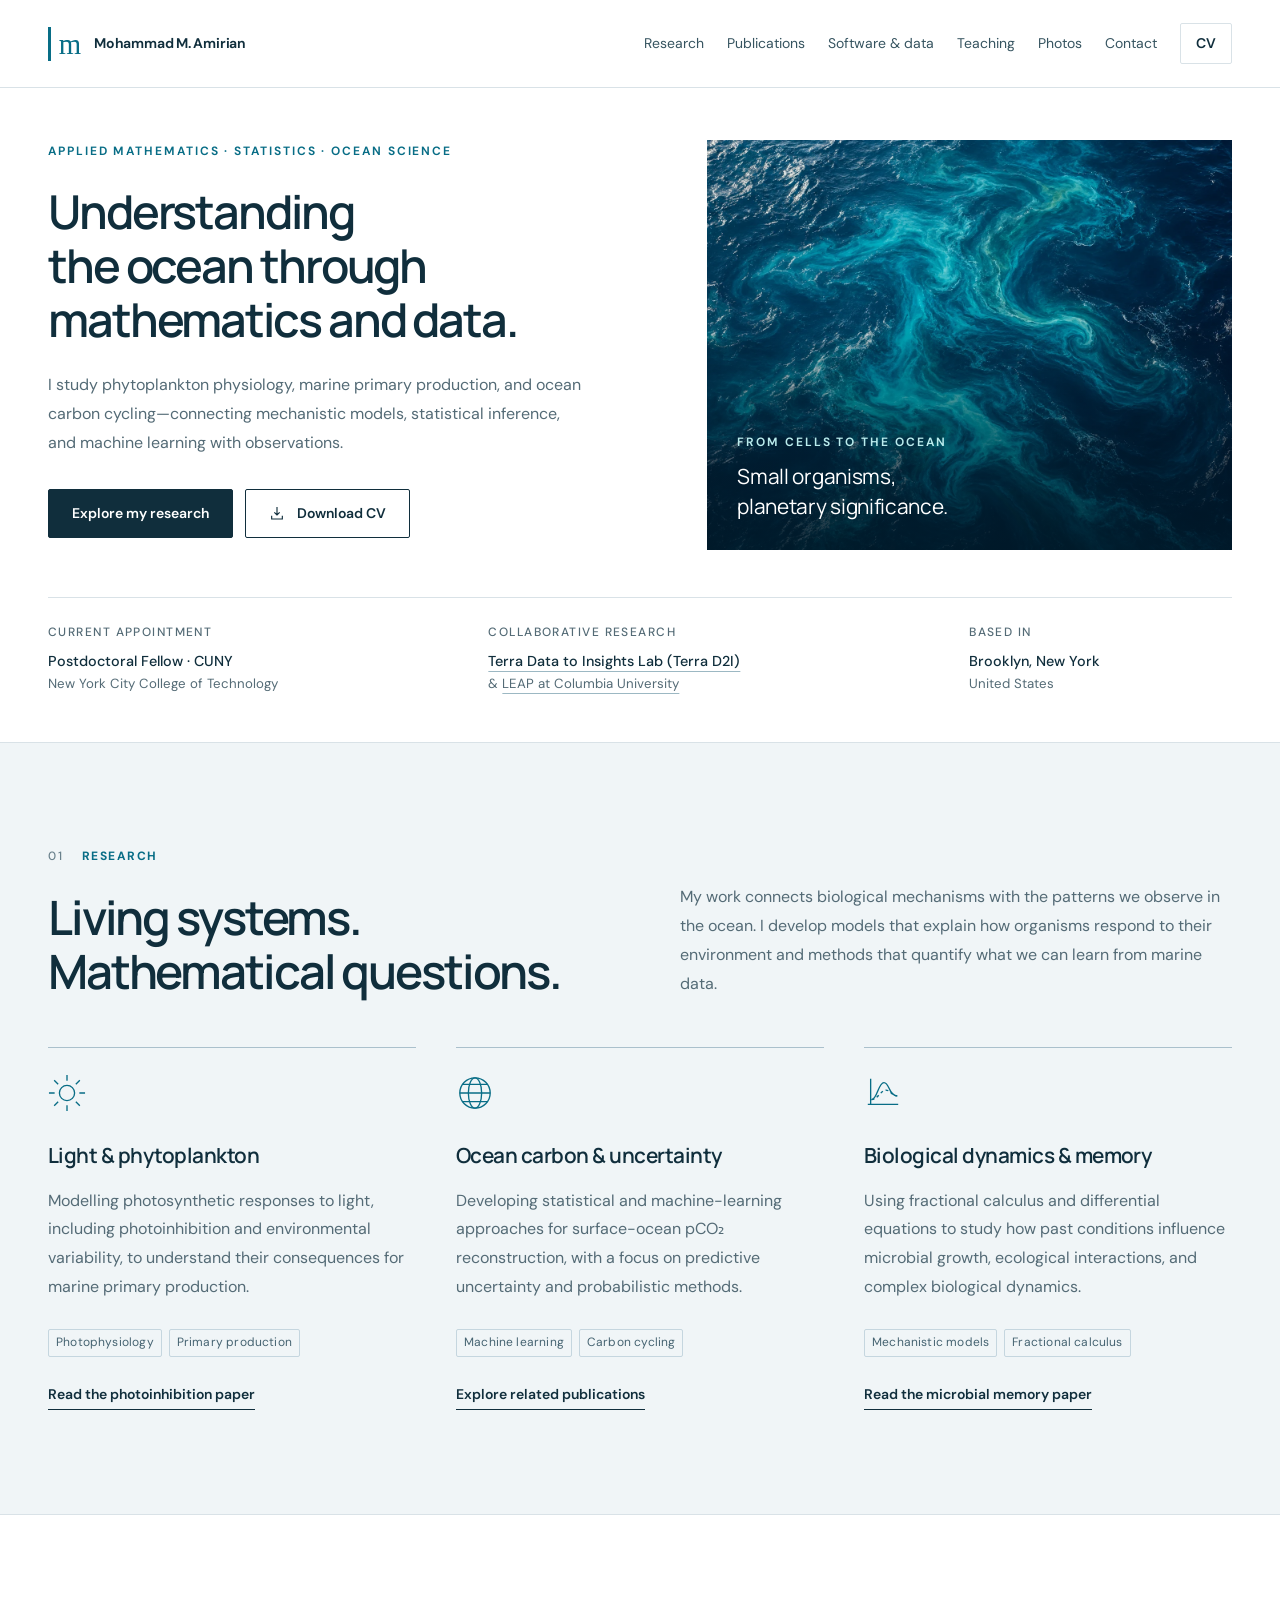
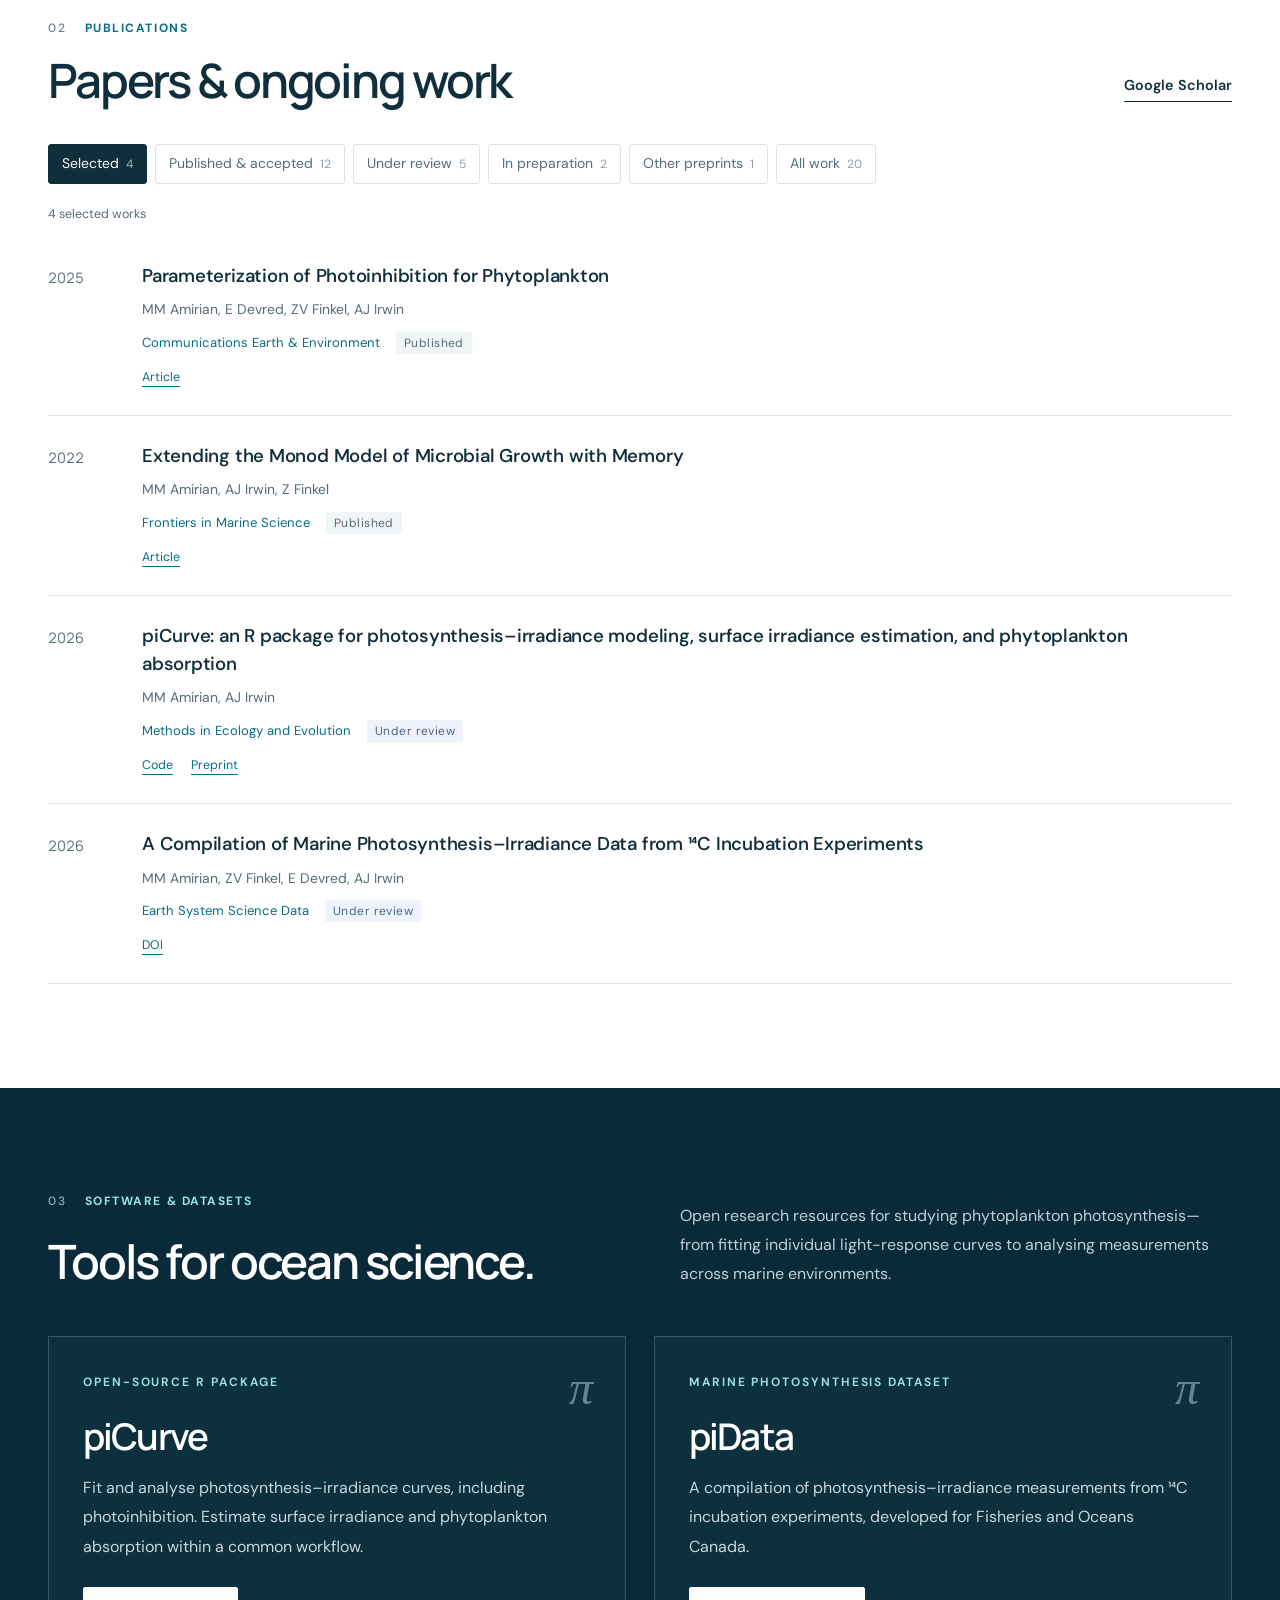
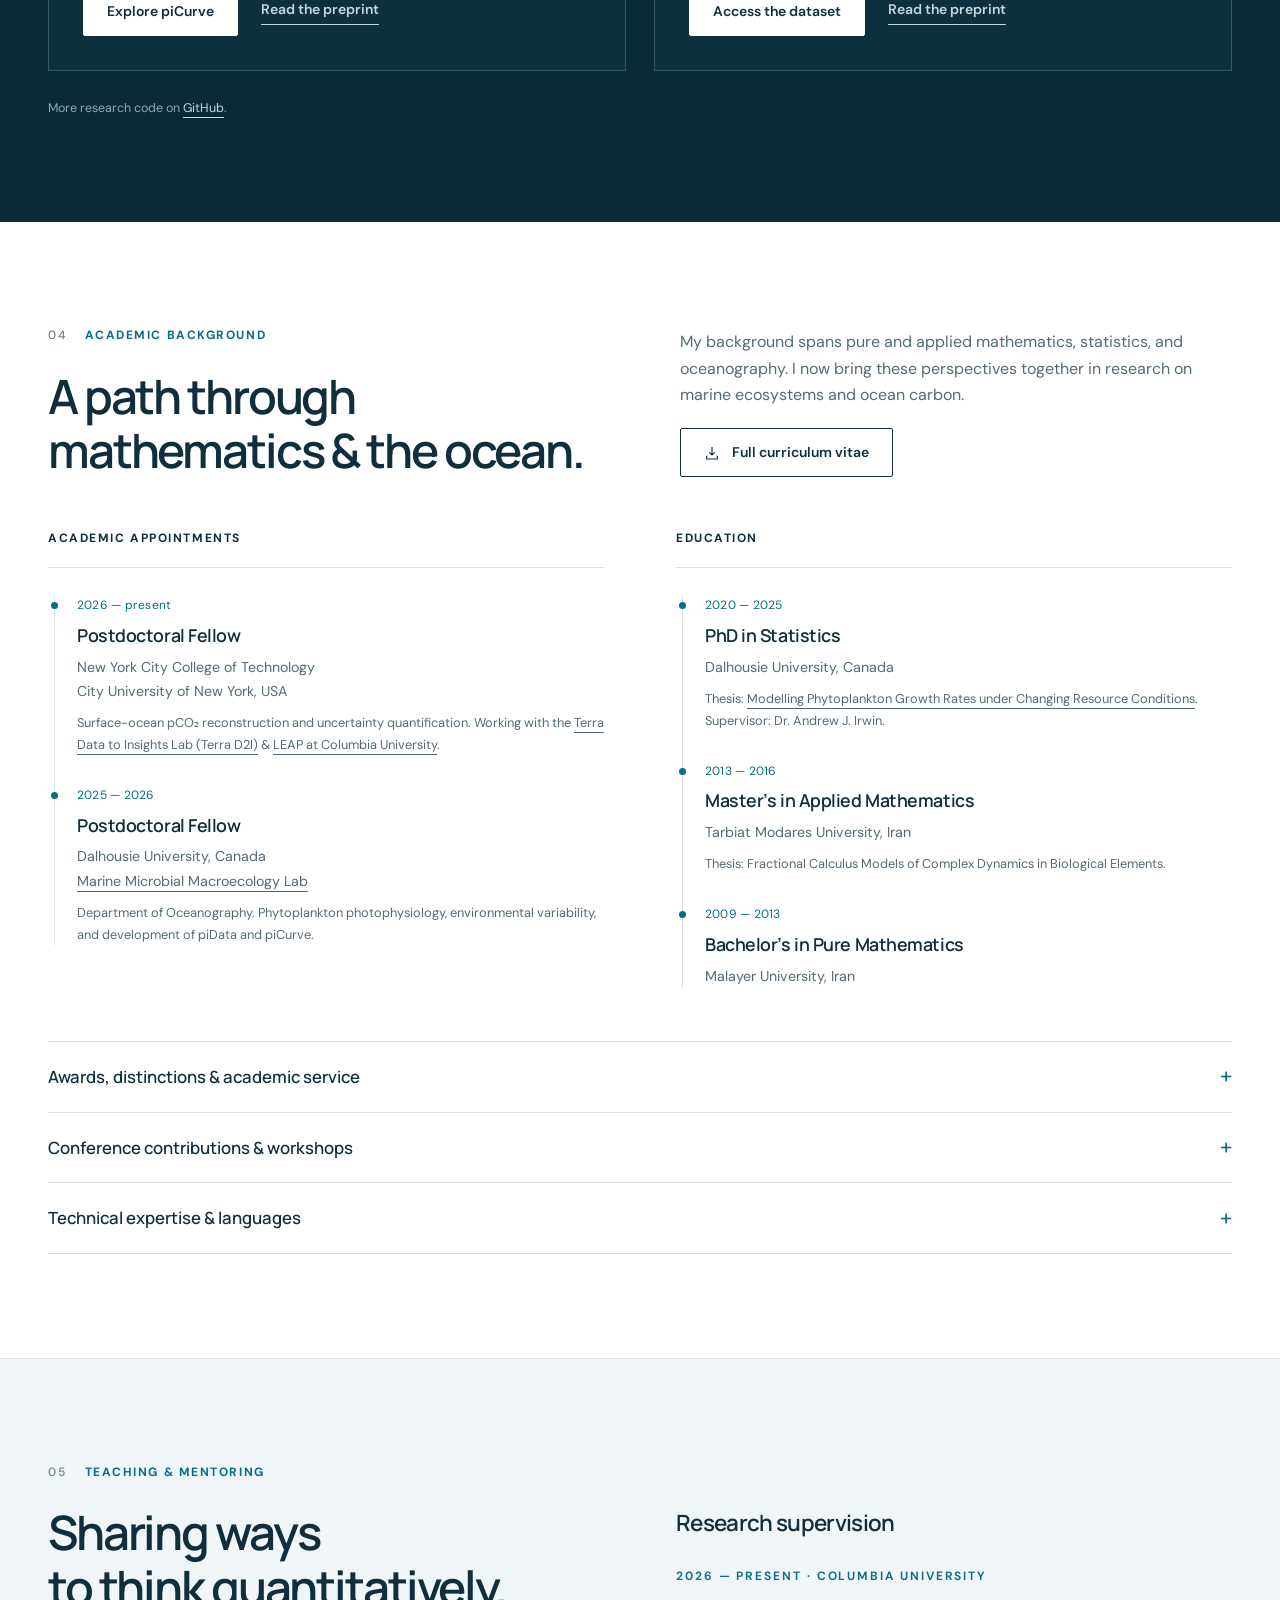
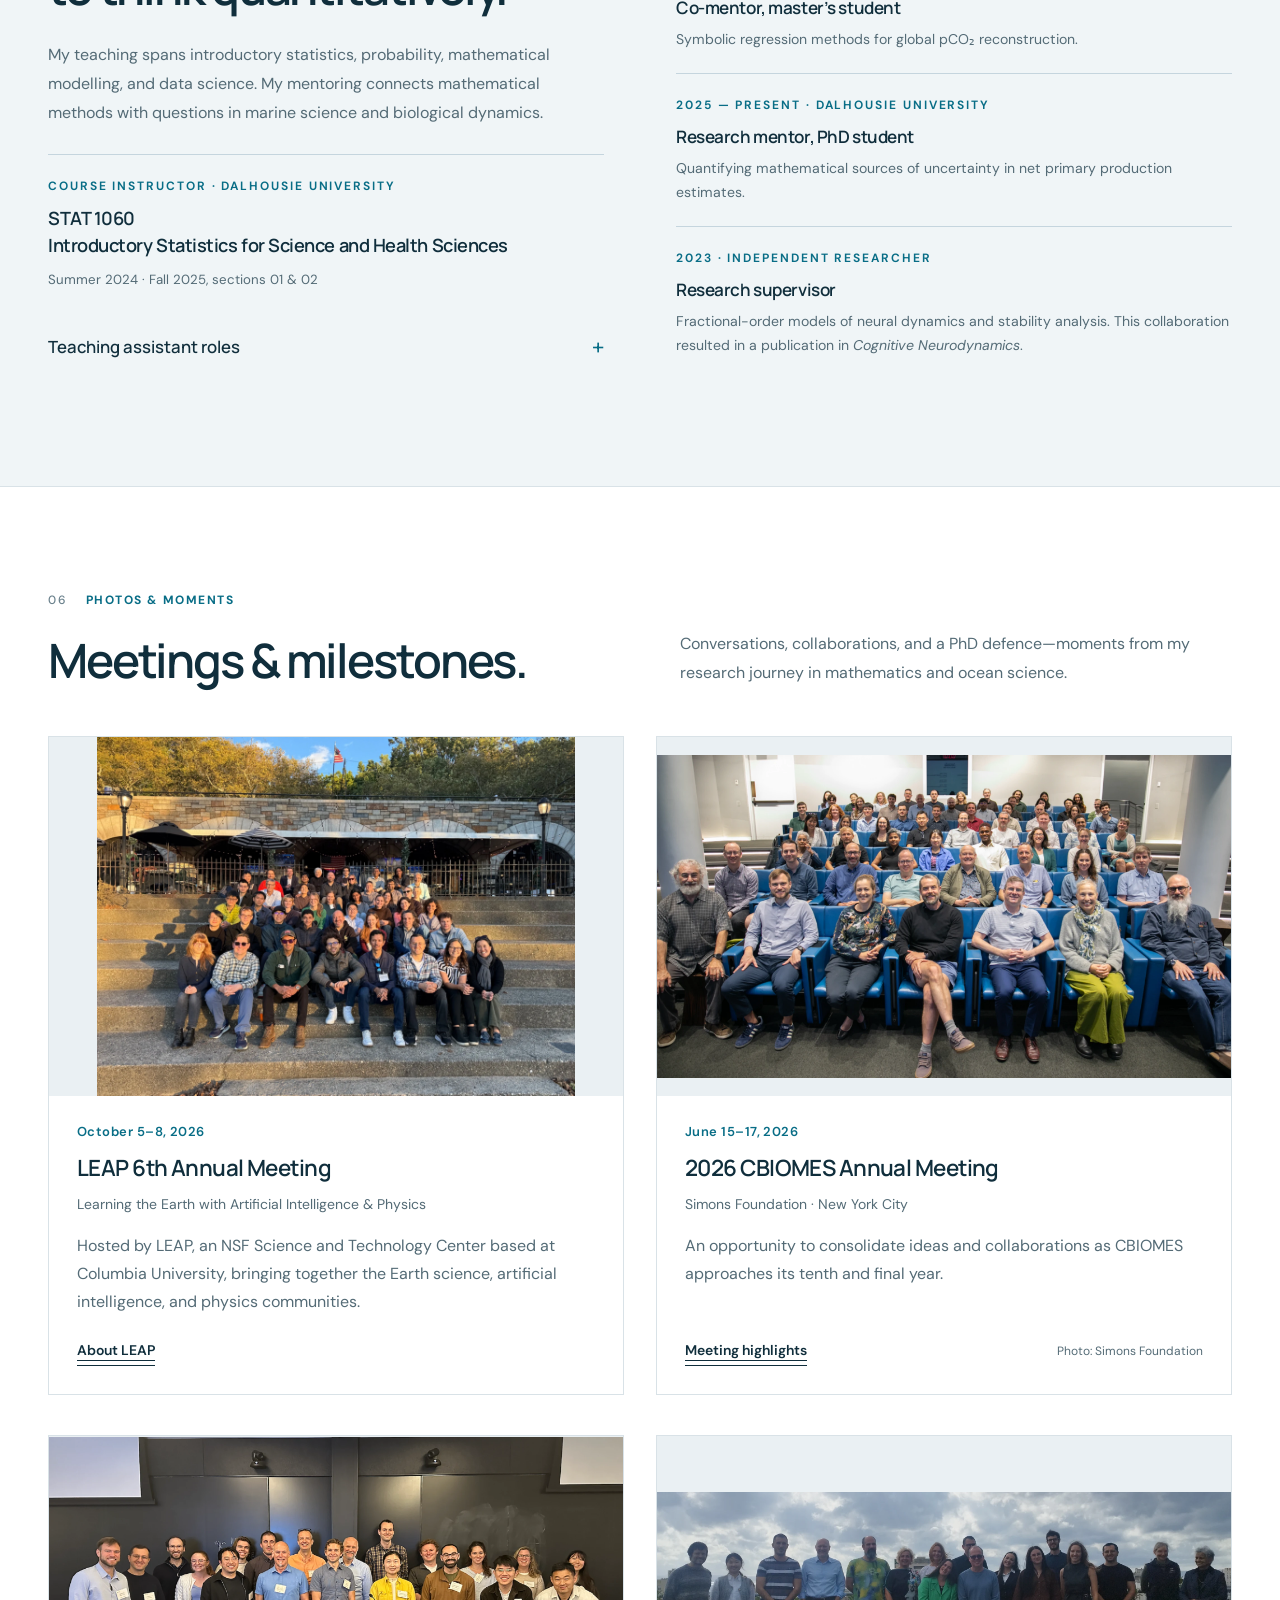
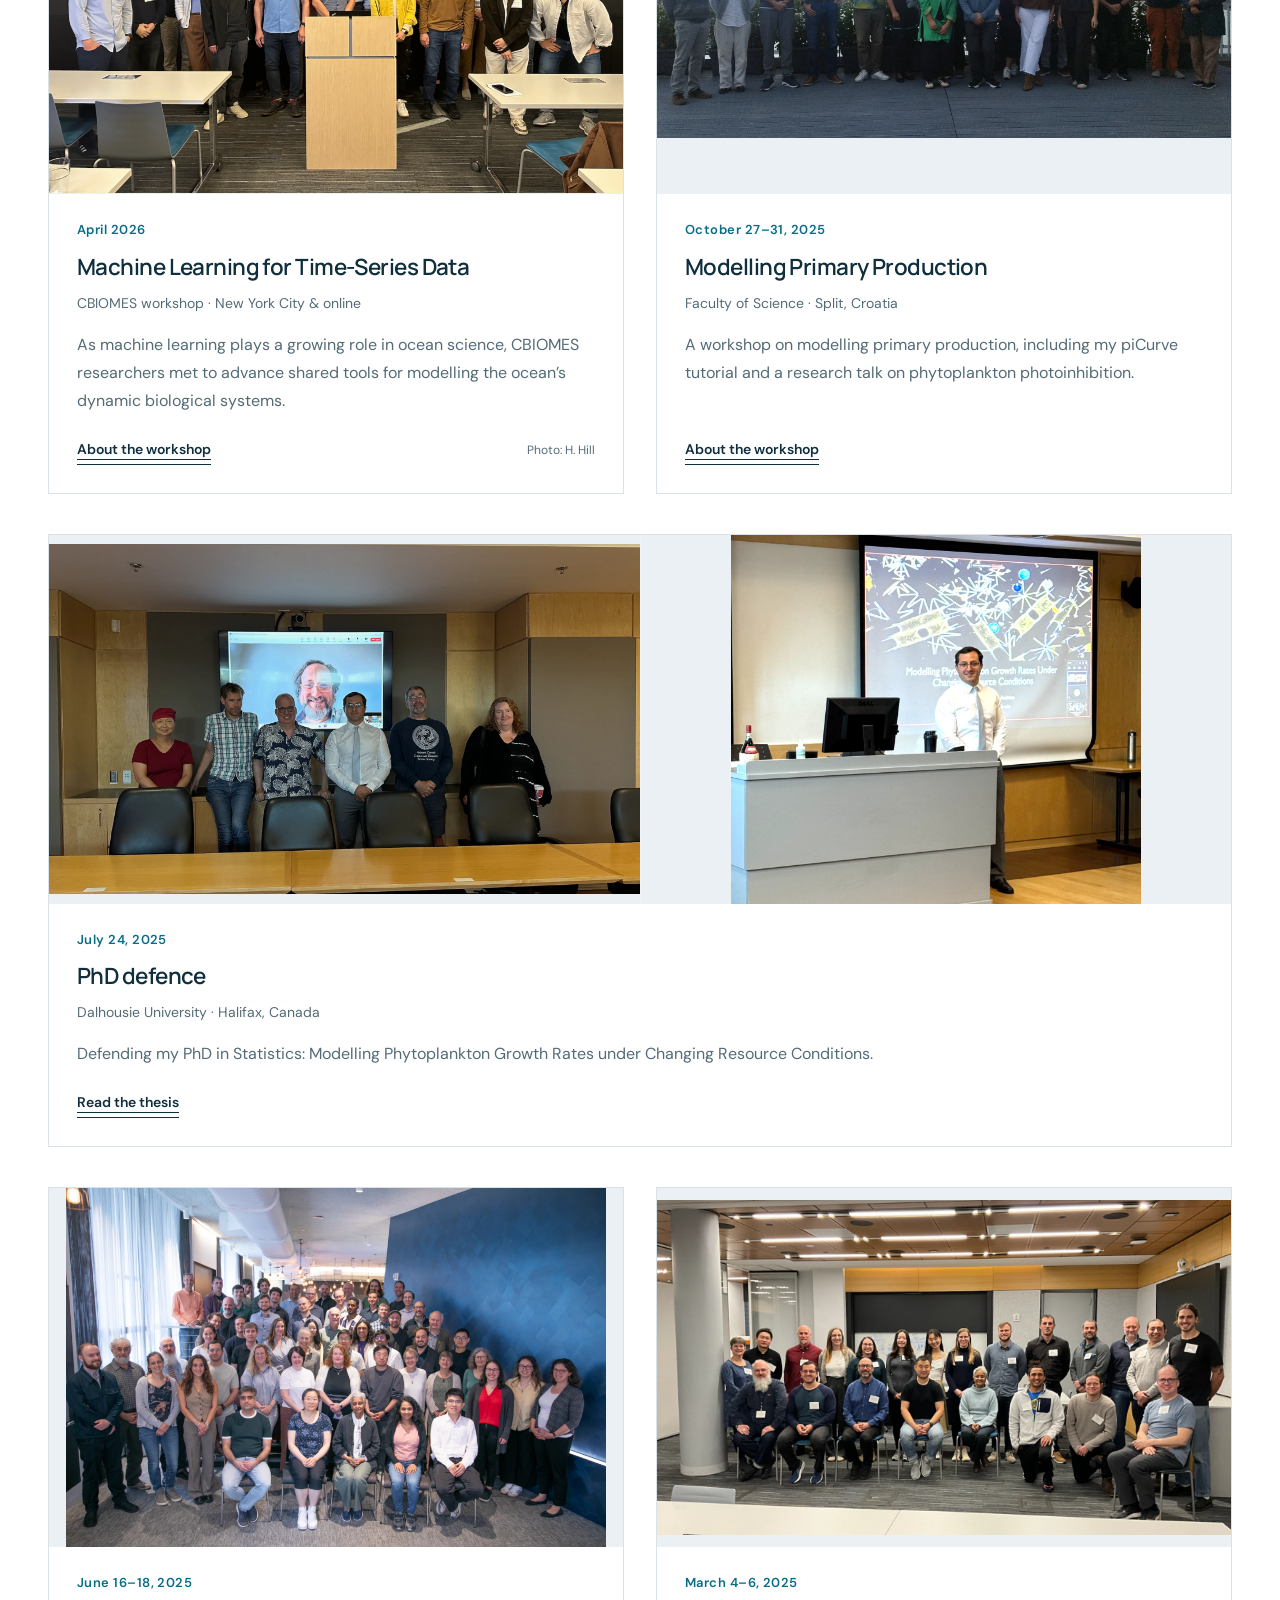
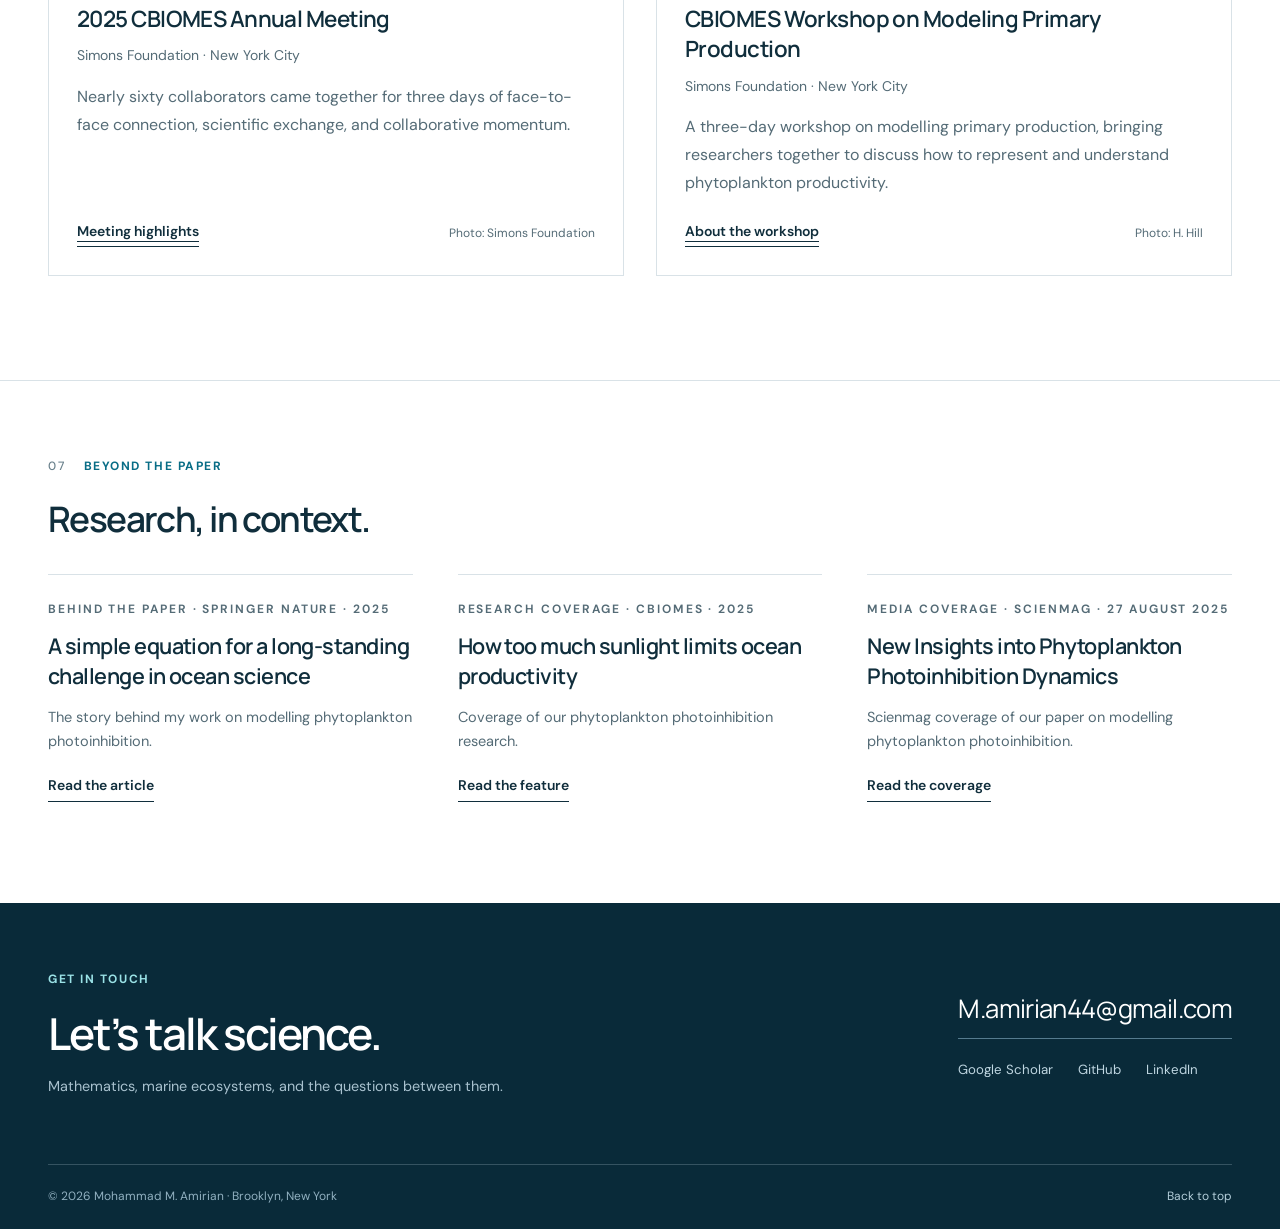
==== commit e7d13cf9: "Update master’s mentoring role and add Scienmag media coverage" ====
--- a/index.html
+++ b/index.html
@@ -10,7 +10,7 @@
 <meta property="og:title" content="Mohammad M. Amirian | Mathematics &amp; Ocean Science">
 <meta property="og:description" content="Mohammad M. Amirian is an applied mathematician and statistician studying phytoplankton physiology, marine primary production, and ocean carbon cycling.">
 <meta property="og:type" content="website">
-<link rel="stylesheet" href="styles.css"><script src="site.js" defer></script>
+<link rel="stylesheet" href="styles.css"><script type="module" src="content.js"></script>
 <meta name="generator" content="Amirian website editor"></head>
 <body>
 <a class="skip-link" href="#main">Skip to content</a>
@@ -104,7 +104,7 @@
 
 <section class="section teaching" id="teaching" aria-labelledby="teaching-title"><div class="wrap"><div class="section-label"><span>05</span>Teaching &amp; mentoring</div><div class="teaching-grid"><div><h2 id="teaching-title">Sharing ways<br>to think quantitatively.</h2><p class="teaching-description">My teaching spans introductory statistics, probability, mathematical modelling, and data science. My mentoring connects mathematical methods with questions in marine science and biological dynamics.</p>
  <article class="teaching-course"><p class="eyebrow">Course instructor · Dalhousie University</p><h3>STAT 1060<br>Introductory Statistics for Science and Health Sciences</h3><p>Summer 2024 · Fall 2025, sections 01 &amp; 02</p></article><details style="margin-top:22px"><summary>Teaching assistant roles</summary><div class="details-content"><ul><li><strong>2022–2024 · STAT 2060</strong><br>Introduction to Probability and Statistics.</li><li><strong>2022, 2024 · STAT 1060</strong><br>Introductory Statistics for Science and Health Sciences.</li><li><strong>2021 · MATH 1290 &amp; MATH 2300</strong><br>Engineering Mathematics II; Mathematical Modeling.</li><li><strong>2020 · STAT 2450</strong><br>Introduction to Data Mining with R.</li></ul></div></details>
- </div><div><div class="mentoring-label">Research supervision</div><article class="mentor"><p class="eyebrow">2026 — present · Columbia University</p><h3>Co-supervisor, master’s student</h3><p>Symbolic regression methods for global pCO₂ reconstruction.</p></article><article class="mentor"><p class="eyebrow">2025 — present · Dalhousie University</p><h3>Research mentor, PhD student</h3><p>Quantifying mathematical sources of uncertainty in net primary production estimates.</p></article><article class="mentor"><p class="eyebrow">2023 · Independent researcher</p><h3>Research supervisor</h3><p>Fractional-order models of neural dynamics and stability analysis. This collaboration resulted in a publication in <em>Cognitive Neurodynamics</em>.</p></article></div></div></div></section>
+ </div><div><div class="mentoring-label">Research supervision</div><article class="mentor"><p class="eyebrow">2026 — present · Columbia University</p><h3>Co-mentor, master’s student</h3><p>Symbolic regression methods for global pCO₂ reconstruction.</p></article><article class="mentor"><p class="eyebrow">2025 — present · Dalhousie University</p><h3>Research mentor, PhD student</h3><p>Quantifying mathematical sources of uncertainty in net primary production estimates.</p></article><article class="mentor"><p class="eyebrow">2023 · Independent researcher</p><h3>Research supervisor</h3><p>Fractional-order models of neural dynamics and stability analysis. This collaboration resulted in a publication in <em>Cognitive Neurodynamics</em>.</p></article></div></div></div></section>
 
 <section class="section photos" id="photos" aria-labelledby="photos-title"><div class="wrap">
  <div class="section-intro"><div><div class="section-label"><span>06</span>Photos &amp; moments</div><h2 id="photos-title">Meetings &amp; milestones.</h2></div><p>Conversations, collaborations, and a PhD defence—moments from my research journey in mathematics and ocean science.</p></div>
@@ -117,7 +117,7 @@
 <article class="moment" id="primary-production-2025" aria-labelledby="primary-production-2025-title"><div class="moment-photos"><a class="moment-photo" href="/assets/gallery/primary-production-2025.webp" target="_blank" rel="noopener noreferrer" aria-label="Open full photo: Participants in the CBIOMES primary production workshop gathered in a classroom."><img src="/assets/gallery/primary-production-2025.webp" width="1580" height="922" alt="Participants in the CBIOMES primary production workshop gathered in a classroom." loading="lazy" decoding="async"><span class="photo-open" aria-hidden="true">View photo</span></a></div><div class="moment-copy"><p class="moment-date"><time datetime="2025-03-04">March 4–6, 2025</time></p><h3 id="primary-production-2025-title">CBIOMES Workshop on Modeling Primary Production</h3><p class="moment-location">Simons Foundation · New York City</p><p class="moment-description">A three-day workshop on modelling primary production, bringing researchers together to discuss how to represent and understand phytoplankton productivity.</p><div class="moment-footer"><span class="text-link"><a href="https://cbiomes.org/2025/03/20/a-productive-meeting/" target="_blank" rel="noopener noreferrer">About the workshop</a></span><p class="photo-credit">Photo: H. Hill</p></div></div></article></div>
 </div></section>
 
-<section class="communication wrap" aria-labelledby="communication-title"><div class="section-top"><div><div class="section-label"><span>07</span>Beyond the paper</div><h2 id="communication-title">Research, in context.</h2></div></div><div class="story-grid"><article class="story"><p class="eyebrow">Behind the Paper · Springer Nature · 2025</p><h3>A simple equation for a long-standing challenge in ocean science</h3><p>The story behind my work on modelling phytoplankton photoinhibition.</p><a class="text-link" href="https://communities.springernature.com/posts/a-simple-equation-for-a-long-standing-challenge-in-ocean-science" target="_blank" rel="noopener noreferrer">Read the article</a></article><article class="story"><p class="eyebrow">Research coverage · CBIOMES · 2025</p><h3>How too much sunlight limits ocean productivity</h3><p>Coverage of our phytoplankton photoinhibition research.</p><a class="text-link" href="https://cbiomes.org/2025/09/17/new-model-sheds-light-on-how-too-much-sunlight-limits-ocean-productivity/" target="_blank" rel="noopener noreferrer">Read the feature</a></article></div></section>
+<section class="communication wrap" aria-labelledby="communication-title"><div class="section-top"><div><div class="section-label"><span>07</span>Beyond the paper</div><h2 id="communication-title">Research, in context.</h2></div></div><div class="story-grid"><article class="story"><p class="eyebrow">Behind the Paper · Springer Nature · 2025</p><h3>A simple equation for a long-standing challenge in ocean science</h3><p>The story behind my work on modelling phytoplankton photoinhibition.</p><a class="text-link" href="https://communities.springernature.com/posts/a-simple-equation-for-a-long-standing-challenge-in-ocean-science" target="_blank" rel="noopener noreferrer">Read the article</a></article><article class="story"><p class="eyebrow">Research coverage · CBIOMES · 2025</p><h3>How too much sunlight limits ocean productivity</h3><p>Coverage of our phytoplankton photoinhibition research.</p><a class="text-link" href="https://cbiomes.org/2025/09/17/new-model-sheds-light-on-how-too-much-sunlight-limits-ocean-productivity/" target="_blank" rel="noopener noreferrer">Read the feature</a></article><article class="story"><p class="eyebrow">Media coverage · Scienmag · 27 August 2025</p><h3>New Insights into Phytoplankton Photoinhibition Dynamics</h3><p>Scienmag coverage of our paper on modelling phytoplankton photoinhibition.</p><a class="text-link" href="https://scienmag.com/new-insights-into-phytoplankton-photoinhibition-dynamics/" target="_blank" rel="noopener noreferrer">Read the coverage</a></article></div></section>
 </main>
 <footer class="contact" id="contact"><div class="wrap"><div class="contact-grid"><div><div class="section-label">Get in touch</div><h2>Let’s talk science.</h2><p>Mathematics, marine ecosystems, and the questions between them.</p></div><div class="contact-links"><a class="email" href="mailto:M.amirian44@gmail.com">M.amirian44@gmail.com</a><div class="social-links"><a href="https://scholar.google.com/citations?user=XoNa1sIAAAAJ" target="_blank" rel="noopener noreferrer">Google Scholar</a><a href="https://github.com/Mohammad-Amirian" target="_blank" rel="noopener noreferrer">GitHub</a><a href="https://www.linkedin.com/in/mohammad-m-amirian-281561aa/" target="_blank" rel="noopener noreferrer">LinkedIn</a></div></div></div><div class="footer-bottom"><span>© 2026 Mohammad M. Amirian · Brooklyn, New York</span><a href="#about">Back to top</a></div></div></footer>
-</body></html>+</body></html>
--- a/styles.css
+++ b/styles.css
@@ -9,11 +9,11 @@
 .software{background:var(--night);color:white}.software .section-label{color:var(--cyan)}.software .section-label span{color:#8bb3c4}.software .section-intro p{color:#bdd0d9}.software-grid{display:grid;grid-template-columns:1fr 1fr;gap:28px}.software-card{border:1px solid #365767;padding:34px;position:relative;background:#0d303f;display:flex;flex-direction:column}.software-card .eyebrow{font-size:.75rem;color:var(--cyan);margin-bottom:21px}.software-title{font-size:2.3rem;letter-spacing:-.05em;margin-bottom:16px}.software-card p{color:#c5d7df;font-size:.95rem;max-width:48ch;margin-bottom:25px;line-height:1.85}.software-card .software-actions{display:flex;align-items:center;gap:23px;flex-wrap:wrap;margin-top:auto}.software-card .text-link{color:#c5d7df;font-size:.8rem}.software-card .text-link:hover{color:white}.software-note{margin-top:27px;color:#89aabb;font-size:.78rem}.software-note a{color:#bfd9e5}.software-glyph{position:absolute;right:32px;top:27px;font-family:Georgia,serif;font-size:3rem;line-height:1;color:#608597;font-style:italic}
 .cv-intro{display:grid;grid-template-columns:1fr 1fr;gap:80px;align-items:end;margin-bottom:52px}.cv-intro p{color:var(--muted);margin-bottom:20px}.cv-columns{display:grid;grid-template-columns:1fr 1fr;gap:72px}.small-heading{font-size:.75rem;font-weight:700;letter-spacing:.13em;text-transform:uppercase;padding-bottom:18px;border-bottom:1px solid var(--line);margin-bottom:28px}.timeline-item{position:relative;margin-left:6px;padding-left:22px;border-left:1px solid var(--line);padding-bottom:30px}.timeline-item:last-child{padding-bottom:0}.timeline-item:before{content:'';position:absolute;left:-4px;top:6px;width:7px;height:7px;background:var(--blue);border-radius:50%}.timeline-year{font-size:.75rem;color:var(--blue);margin-bottom:7px;letter-spacing:.02em}.timeline-item h3{font-size:1.11rem;margin-bottom:7px;line-height:1.4}.timeline-item p{font-size:.89rem;line-height:1.7;color:var(--muted)}.timeline-item p+p{margin-top:9px}.timeline-item .detail{font-size:.8rem;line-height:1.7}.cv-details{margin-top:53px}.cv-details details{border-top:1px solid var(--line)}.cv-details details:last-child{border-bottom:1px solid var(--line)}summary{cursor:pointer;list-style:none;display:flex;align-items:center;justify-content:space-between;gap:20px;padding:21px 0;font-family:var(--display);font-size:1.05rem;font-weight:550}summary::-webkit-details-marker{display:none}summary:after{content:'+';font-family:var(--body);font-size:1.4rem;font-weight:400;color:var(--blue);line-height:1.2}details[open] summary:after{content:'−'}.details-content{padding:5px 0 30px 0;color:var(--muted)}.details-grid{display:grid;grid-template-columns:1fr 1fr;gap:25px 55px}.details-content h4{margin:0 0 9px;font-size:.9rem;color:var(--ink);font-weight:600}.details-content p{font-size:.875rem;line-height:1.8}.details-content p+p{margin-top:14px}.details-content ul{margin:0;padding-left:19px;font-size:.875rem}.details-content li{padding-bottom:10px}.distinction{border-left:2px solid var(--blue);padding-left:19px}.talk{display:grid;grid-template-columns:75px 1fr;gap:15px;padding:15px 0;border-bottom:1px solid #e6edf0;font-size:.86rem}.talk:last-child{border:0}.talk time{color:var(--blue);font-size:.76rem;padding-top:2px}.talk p{margin:0;font-size:.85rem}.talk .venue{display:block;color:var(--muted);font-size:.78rem;margin-top:5px}.talk strong{font-weight:550;color:var(--ink)}
 .teaching{background:var(--mist);border-top:1px solid var(--line);border-bottom:1px solid var(--line)}.teaching-grid{display:grid;grid-template-columns:1fr 1fr;gap:72px}.teaching h2{margin-bottom:27px}.teaching-description{font-size:.96rem;color:var(--muted);line-height:1.8;margin-bottom:25px}.teaching-course{border-top:1px solid #c5d5de;padding-top:22px;margin-top:26px}.teaching-course .eyebrow{color:var(--blue);font-size:.75rem;margin-bottom:9px}.teaching-course h3{font-size:1.14rem;line-height:1.5;margin-bottom:9px}.teaching-course p{font-size:.83rem;color:var(--muted)}.mentor{padding:21px 0;border-top:1px solid #c5d5de}.mentor:first-of-type{padding-top:0;border-top:0}.mentor .eyebrow{color:var(--blue);font-size:.75rem;margin-bottom:8px}.mentor h3{font-size:1.07rem;line-height:1.5;margin-bottom:8px}.mentor p{font-size:.88rem;line-height:1.7;color:var(--muted)}.mentoring-label{margin-bottom:24px;font-family:var(--display);font-size:1.4rem;letter-spacing:-.03em;font-weight:600}
-.communication{padding-block:76px}.communication .section-top{margin-bottom:34px}.communication h2{font-size:2.2rem}.story-grid{display:grid;grid-template-columns:1.3fr 1fr;gap:45px}.story{padding:25px 0;border-top:1px solid var(--line);display:flex;flex-direction:column;align-items:flex-start}.story .eyebrow{color:var(--muted);font-size:.75rem;margin-bottom:12px}.story h3{font-size:1.35rem;line-height:1.4;margin-bottom:15px;max-width:34ch}.story p{color:var(--muted);font-size:.91rem;margin-bottom:20px}.story .text-link{margin-top:auto;font-size:.8rem}
+.communication{padding-block:76px}.communication .section-top{margin-bottom:34px}.communication h2{font-size:2.2rem}.story-grid{display:grid;grid-template-columns:repeat(3,minmax(0,1fr));gap:45px}.story{padding:25px 0;border-top:1px solid var(--line);display:flex;flex-direction:column;align-items:flex-start}.story .eyebrow{color:var(--muted);font-size:.75rem;margin-bottom:12px}.story h3{font-size:1.35rem;line-height:1.4;margin-bottom:15px;max-width:34ch}.story p{color:var(--muted);font-size:.91rem;margin-bottom:20px}.story .text-link{margin-top:auto;font-size:.8rem}
 .contact{background:var(--night);color:white;padding-top:67px}.contact-grid{display:grid;grid-template-columns:1.2fr 1fr;gap:80px;align-items:center;padding-bottom:65px}.contact .section-label{color:var(--cyan);margin-bottom:18px}.contact h2{font-size:2.75rem;line-height:1.2}.contact p{color:#a9c2cf;font-size:.9rem;margin-top:15px}.contact-links{justify-self:end;display:flex;flex-direction:column;gap:20px}.email{font-family:var(--display);font-size:clamp(1.2rem,2vw,1.6rem);text-decoration:none;border-bottom:1px solid #557b8e;padding-bottom:8px;letter-spacing:-.025em}.email:hover{color:var(--cyan)}.social-links{display:flex;gap:25px}.social-links a{font-size:.83rem;color:#bfd6e1;text-decoration:none}.social-links a:hover{color:white;text-decoration:underline}.footer-bottom{border-top:1px solid #355361;padding-block:22px;display:flex;justify-content:space-between;gap:20px;color:#91b0c0;font-size:.75rem}.footer-bottom a{color:#b4ceda;text-decoration:none}.footer-bottom a:hover{color:white}
 @media(min-width:1500px){.hero{padding-top:80px}.hero-art{height:540px}.hero-grid{gap:75px}.hero-description{font-size:1.1rem}}
 @media(max-width:1100px){.wrap{width:calc(100% - 64px)}.desktop-nav{gap:20px}.hero-grid{gap:32px;grid-template-columns:1.1fr 1fr}.hero h1{font-size:3.8rem}.hero-art{height:465px}.hero-role{font-size:1.05rem}.hero-description{font-size:.95rem}.hero-actions .button{padding:11px 17px;font-size:.8rem}.section-intro,.cv-intro{gap:45px}.cv-columns,.teaching-grid{gap:45px}.research-grid{gap:28px}}
-@media(max-width:850px){.wrap{width:calc(100% - 48px)}header{height:74px}.brand{font-size:.875rem}.menu-toggle{display:block}.desktop-nav{display:none;position:absolute;top:73px;left:0;right:0;background:white;padding:18px 24px 25px;box-shadow:0 12px 20px #102e3c12;border-bottom:1px solid var(--line);flex-wrap:wrap;gap:22px}.desktop-nav.open{display:flex}.desktop-nav a{padding:6px 0;font-size:.95rem}.desktop-nav .nav-cv{padding:6px 12px}.hero{padding-top:42px}.hero-grid{gap:27px}.hero h1{font-size:3.25rem}.hero .eyebrow{font-size:.75rem;letter-spacing:.12em;margin-bottom:20px}.hero-role{font-size:1rem;margin-bottom:17px}.hero-description{font-size:.91rem;line-height:1.7}.hero-actions{gap:10px;margin-top:22px}.hero-art{height:433px}.hero-art figcaption{left:22px;bottom:24px}.hero-art figcaption p{font-size:1.05rem}.hero-art figcaption .eyebrow{font-size:.75rem}.affiliations{gap:25px}.affiliation p{font-size:.82rem}.affiliation small{font-size:.77rem}.section{padding-block:78px}.section-intro{grid-template-columns:1fr;gap:23px;max-width:620px}.research-grid{gap:22px}.research-card h3{font-size:1.1rem}.research-card p{font-size:.87rem}.research-tags span{font-size:.75rem}.software-card{padding:27px}.software-glyph{right:24px}.cv-columns{gap:30px}.cv-intro{gap:30px}.contact-grid{gap:35px}.contact h2{font-size:2.1rem}.social-links{gap:18px}}
+@media(max-width:850px){.story-grid{grid-template-columns:1fr}.wrap{width:calc(100% - 48px)}header{height:74px}.brand{font-size:.875rem}.menu-toggle{display:block}.desktop-nav{display:none;position:absolute;top:73px;left:0;right:0;background:white;padding:18px 24px 25px;box-shadow:0 12px 20px #102e3c12;border-bottom:1px solid var(--line);flex-wrap:wrap;gap:22px}.desktop-nav.open{display:flex}.desktop-nav a{padding:6px 0;font-size:.95rem}.desktop-nav .nav-cv{padding:6px 12px}.hero{padding-top:42px}.hero-grid{gap:27px}.hero h1{font-size:3.25rem}.hero .eyebrow{font-size:.75rem;letter-spacing:.12em;margin-bottom:20px}.hero-role{font-size:1rem;margin-bottom:17px}.hero-description{font-size:.91rem;line-height:1.7}.hero-actions{gap:10px;margin-top:22px}.hero-art{height:433px}.hero-art figcaption{left:22px;bottom:24px}.hero-art figcaption p{font-size:1.05rem}.hero-art figcaption .eyebrow{font-size:.75rem}.affiliations{gap:25px}.affiliation p{font-size:.82rem}.affiliation small{font-size:.77rem}.section{padding-block:78px}.section-intro{grid-template-columns:1fr;gap:23px;max-width:620px}.research-grid{gap:22px}.research-card h3{font-size:1.1rem}.research-card p{font-size:.87rem}.research-tags span{font-size:.75rem}.software-card{padding:27px}.software-glyph{right:24px}.cv-columns{gap:30px}.cv-intro{gap:30px}.contact-grid{gap:35px}.contact h2{font-size:2.1rem}.social-links{gap:18px}}
 @media(max-width:620px){html{scroll-padding-top:5rem}.wrap{width:calc(100% - 40px)}header{height:70px}header .wrap{gap:12px}.brand{font-size:.83rem;gap:11px}.monogram{font-size:1.6rem;width:28px;height:29px;line-height:29px}.desktop-nav{top:69px;gap:15px 24px}.hero{padding-top:34px;padding-bottom:36px}.hero-grid{grid-template-columns:1fr;gap:31px}.hero-copy{padding-bottom:0}.hero h1{font-size:clamp(2.7rem,12vw,4.1rem);margin-bottom:19px}.hero .eyebrow{font-size:.75rem;margin-bottom:17px}.hero-role{font-size:1.05rem;max-width:30ch;margin-bottom:18px}.hero-description{font-size:1rem;line-height:1.75;max-width:50ch}.hero-actions{margin-top:24px}.hero-actions .button{font-size:.85rem;padding:12px 17px}.hero-art{height:320px}.hero-art img{object-position:center 51%}.hero-art figcaption p{font-size:1.25rem;max-width:24ch}.hero-art figcaption .eyebrow{font-size:.75rem}.affiliations{grid-template-columns:1fr 1fr;gap:22px;margin-top:29px;padding-top:24px}.affiliation .eyebrow{font-size:.75rem;letter-spacing:.1em;margin-bottom:6px}.affiliation p{font-size:.84rem}.affiliation small{font-size:.78rem}.affiliation:last-child{grid-column:1/-1}.affiliation:last-child p{display:inline}.affiliation:last-child small{display:inline;margin-left:8px}.section{padding-block:61px}.section-label{font-size:.75rem;margin-bottom:18px;gap:14px}h2{font-size:2.1rem}.section-intro{margin-bottom:36px}.section-intro p{font-size:.95rem}.research-grid{grid-template-columns:1fr;gap:33px}.research-card{padding-top:24px}.research-icon{margin-bottom:20px;width:32px;height:32px}.research-card h3{font-size:1.3rem;margin-bottom:13px}.research-card p{font-size:.96rem;margin-bottom:18px}.research-tags{margin-bottom:20px}.research-tags span{font-size:.75rem}.research-card .text-link{font-size:.85rem}.section-top{display:block;margin-bottom:28px}.section-top .text-link{display:inline-block;margin-top:20px}.filters{gap:7px}.filter{font-size:.79rem;padding:9px 10px}.filter .filter-count{font-size:.75rem;margin-left:5px}.publication{grid-template-columns:1fr;gap:8px;padding:25px 0}.pub-year{font-size:.8rem}.publication h3{font-size:1.07rem;line-height:1.5}.pub-authors{font-size:.81rem}.pub-venue{font-size:.78rem}.pub-badge{font-size:.75rem}.pub-meta{gap:8px 11px}.software-grid{grid-template-columns:1fr;gap:20px}.software-card{padding:29px 24px}.software-card p{font-size:.95rem}.software-title{font-size:2.3rem}.software-card .software-actions{gap:20px}.software-note{font-size:.75rem}.cv-intro{grid-template-columns:1fr;gap:23px;margin-bottom:39px}.cv-intro p{font-size:.95rem}.cv-columns{grid-template-columns:1fr;gap:45px}.small-heading{font-size:.75rem;margin-bottom:24px}.timeline-item h3{font-size:1.08rem}.timeline-item p{font-size:.89rem}.cv-details{margin-top:39px}summary{font-size:.98rem;padding-block:20px}.details-grid{grid-template-columns:1fr;gap:27px}.talk{grid-template-columns:53px 1fr;gap:10px}.teaching-grid{grid-template-columns:1fr;gap:45px}.teaching h2{margin-bottom:20px}.teaching-description{font-size:.95rem}.mentoring-label{font-size:1.4rem}.mentor h3{font-size:1.09rem}.mentor p{font-size:.89rem}.communication{padding-block:60px}.communication h2{font-size:2.1rem}.story-grid{grid-template-columns:1fr;gap:12px}.story h3{font-size:1.25rem}.contact{padding-top:53px}.contact-grid{grid-template-columns:1fr;gap:30px;padding-bottom:43px}.contact h2{font-size:2.1rem}.contact-links{justify-self:start;gap:19px;max-width:100%}.email{font-size:1.25rem;overflow-wrap:anywhere}.contact p{font-size:.88rem}.social-links{gap:24px}.footer-bottom{font-size:.75rem;flex-wrap:wrap;gap:11px}.button{min-height:47px}}
 @media(prefers-reduced-motion:reduce){html{scroll-behavior:auto}*,*:before,*:after{transition:none!important;animation:none!important}}
 
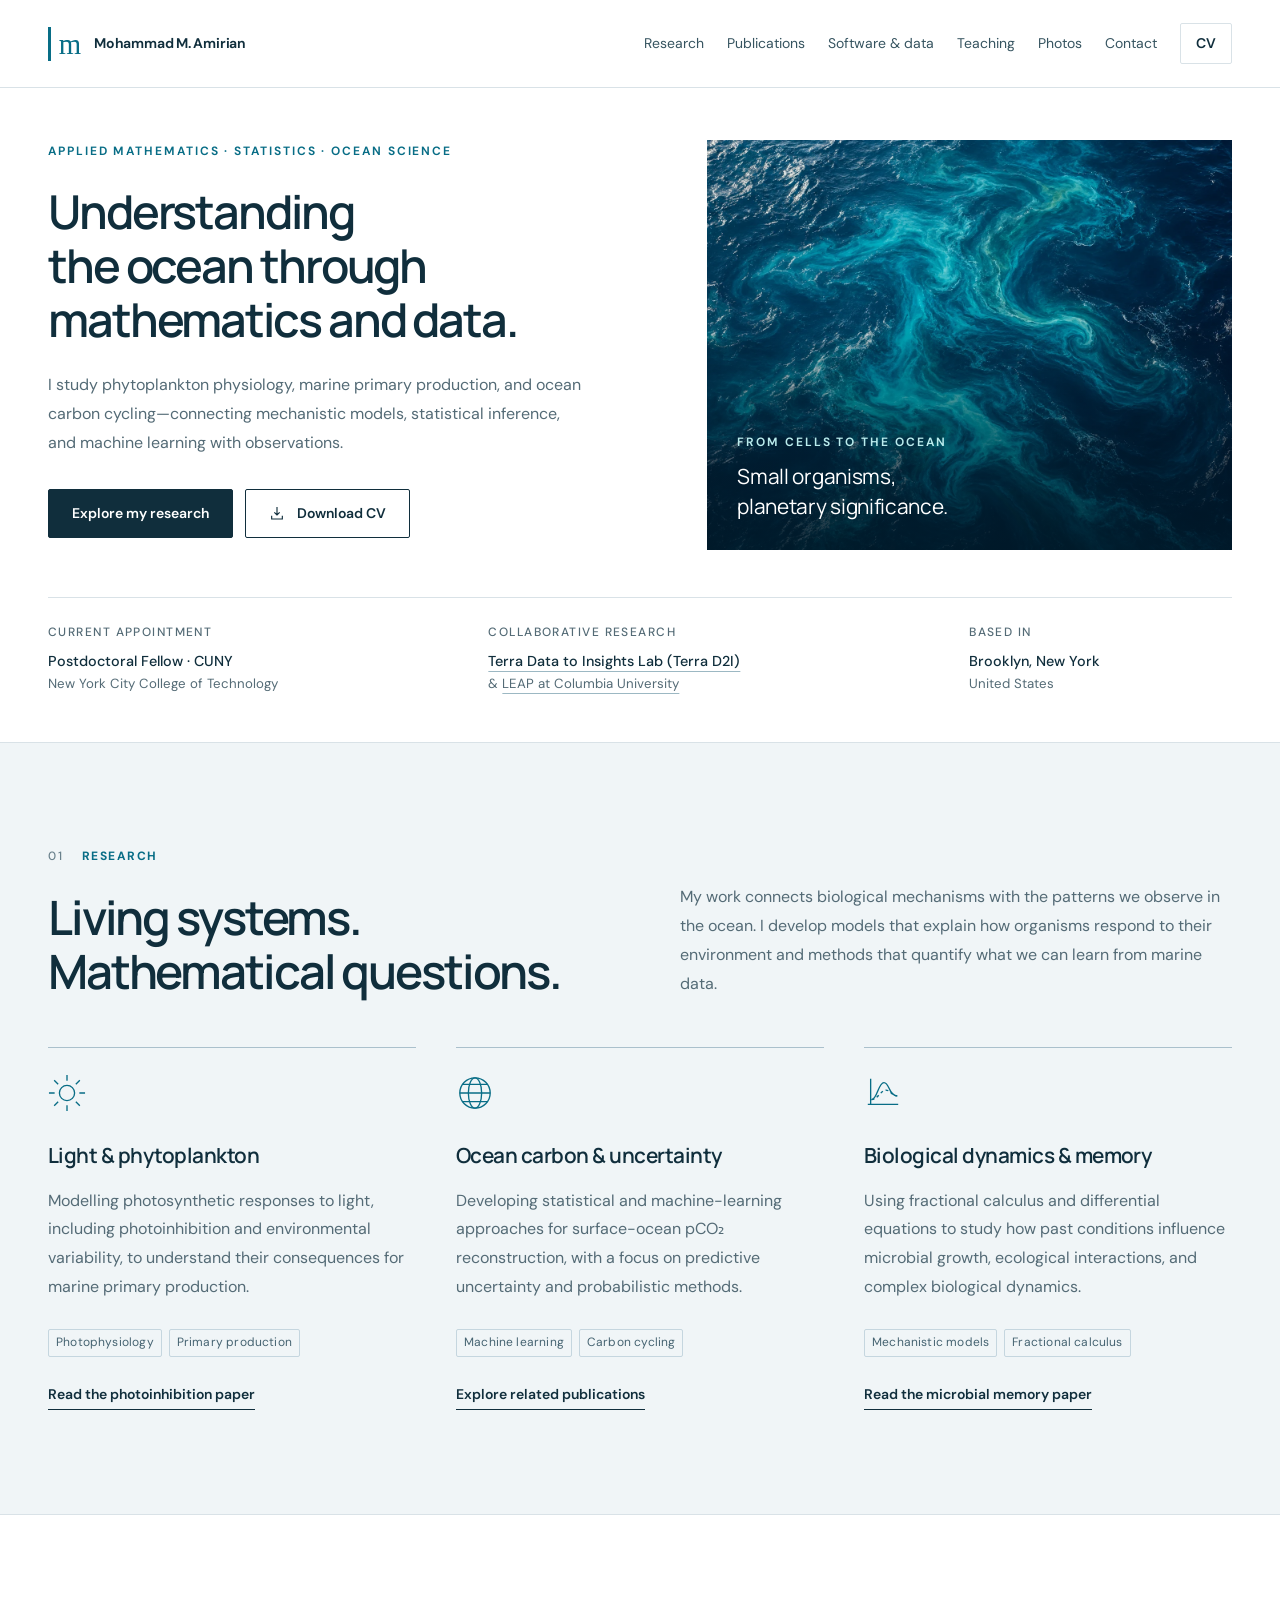
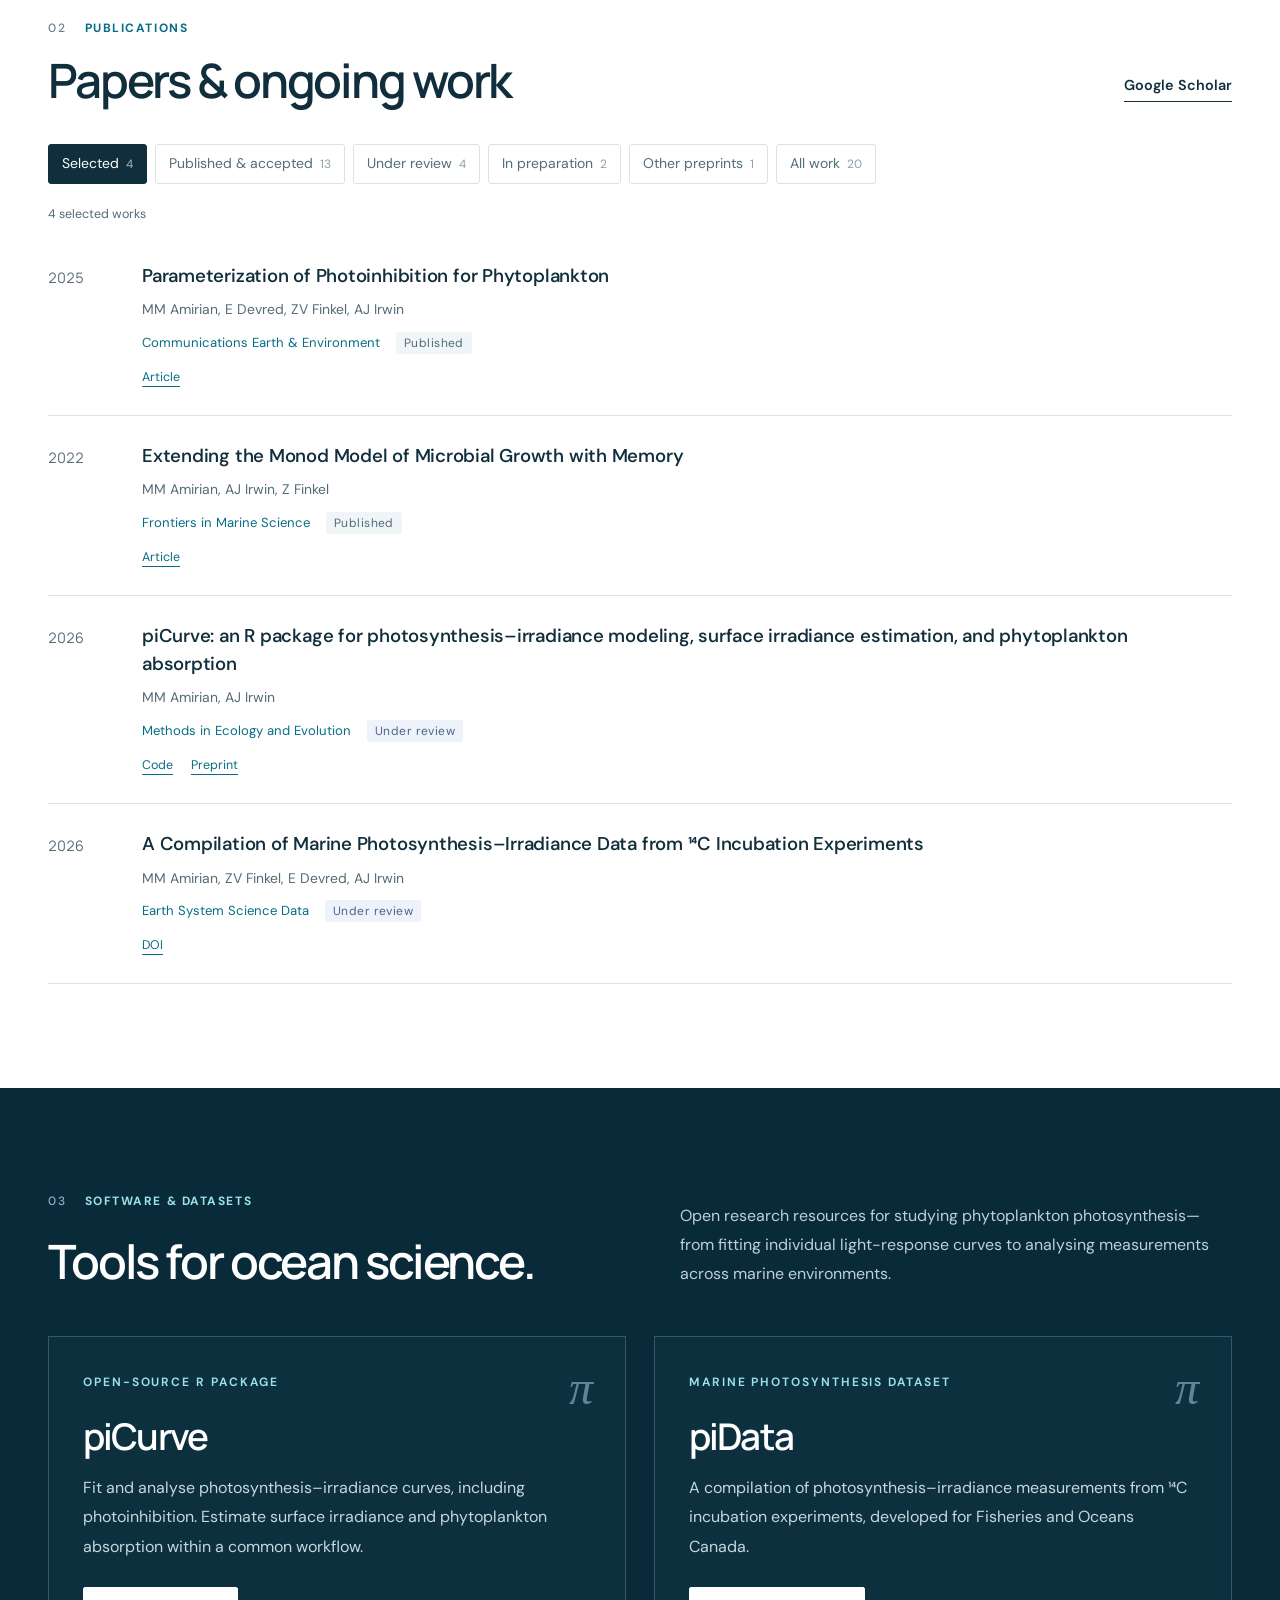
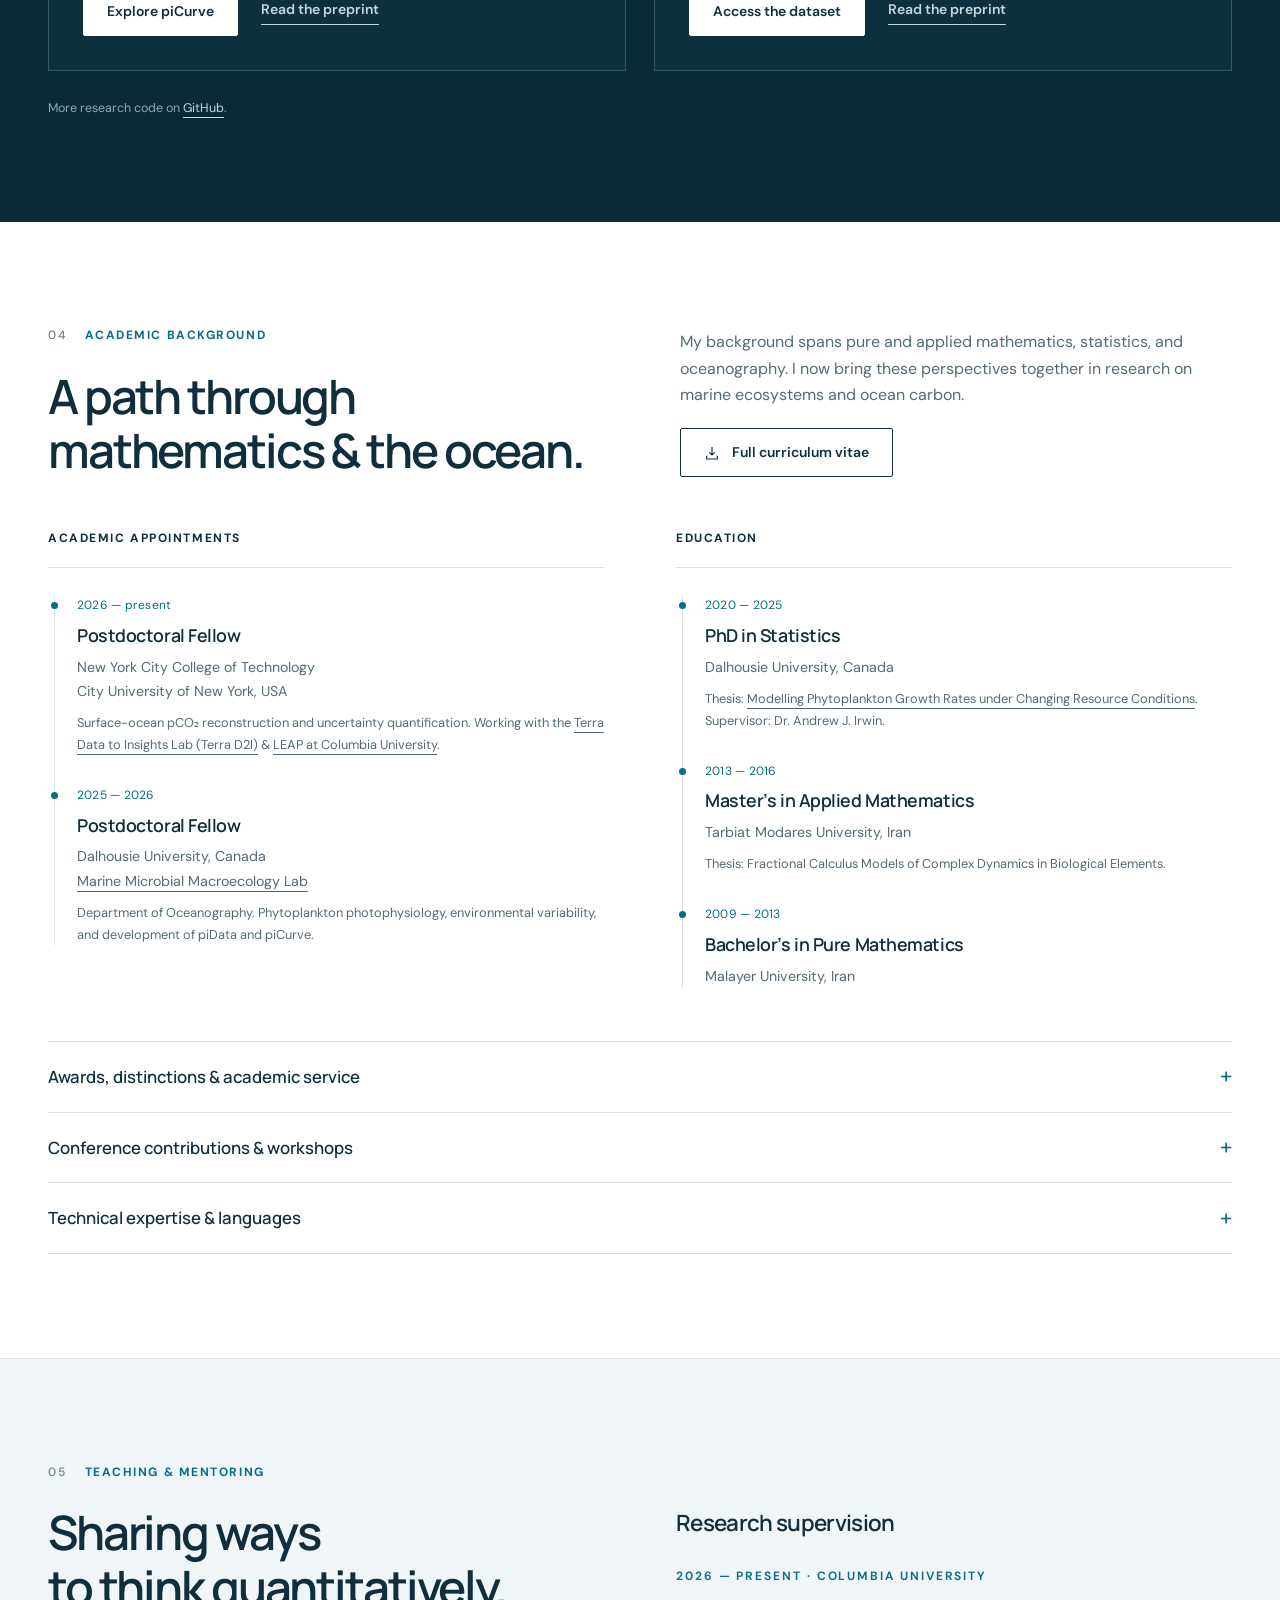
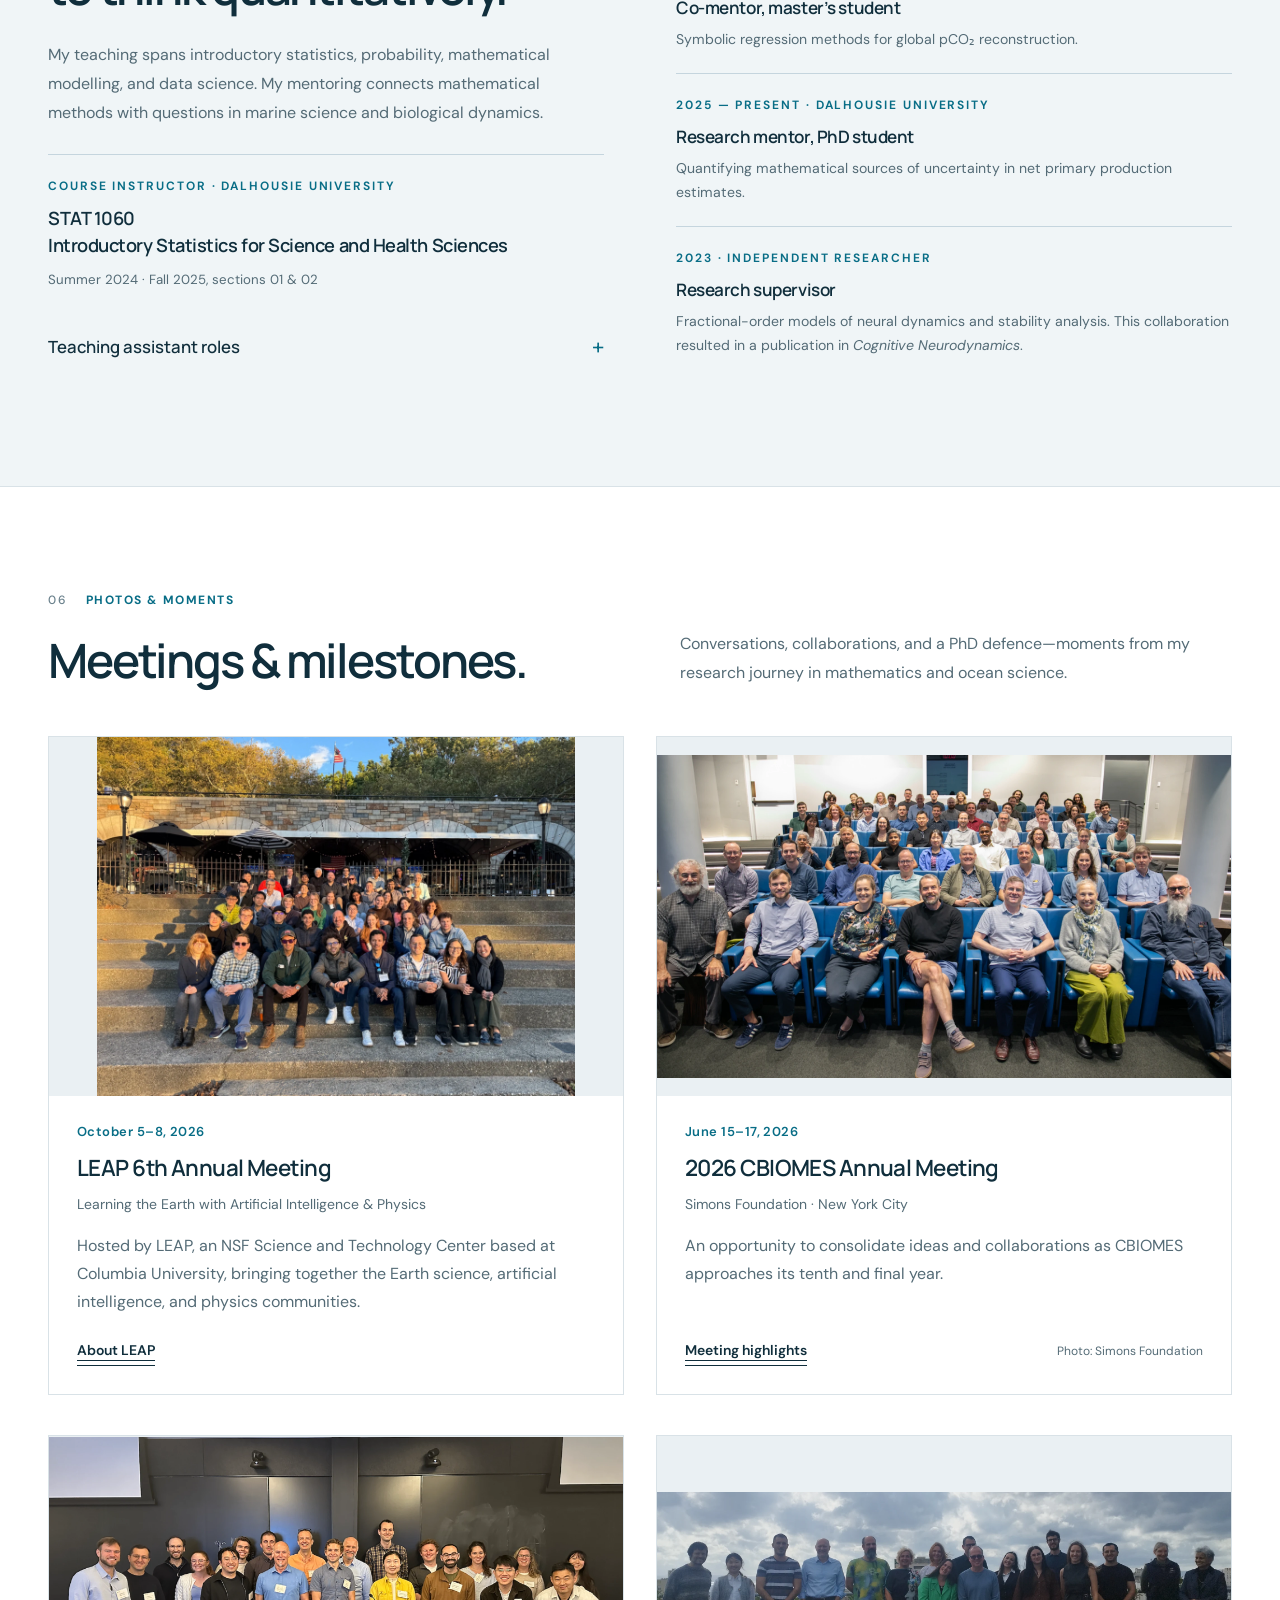
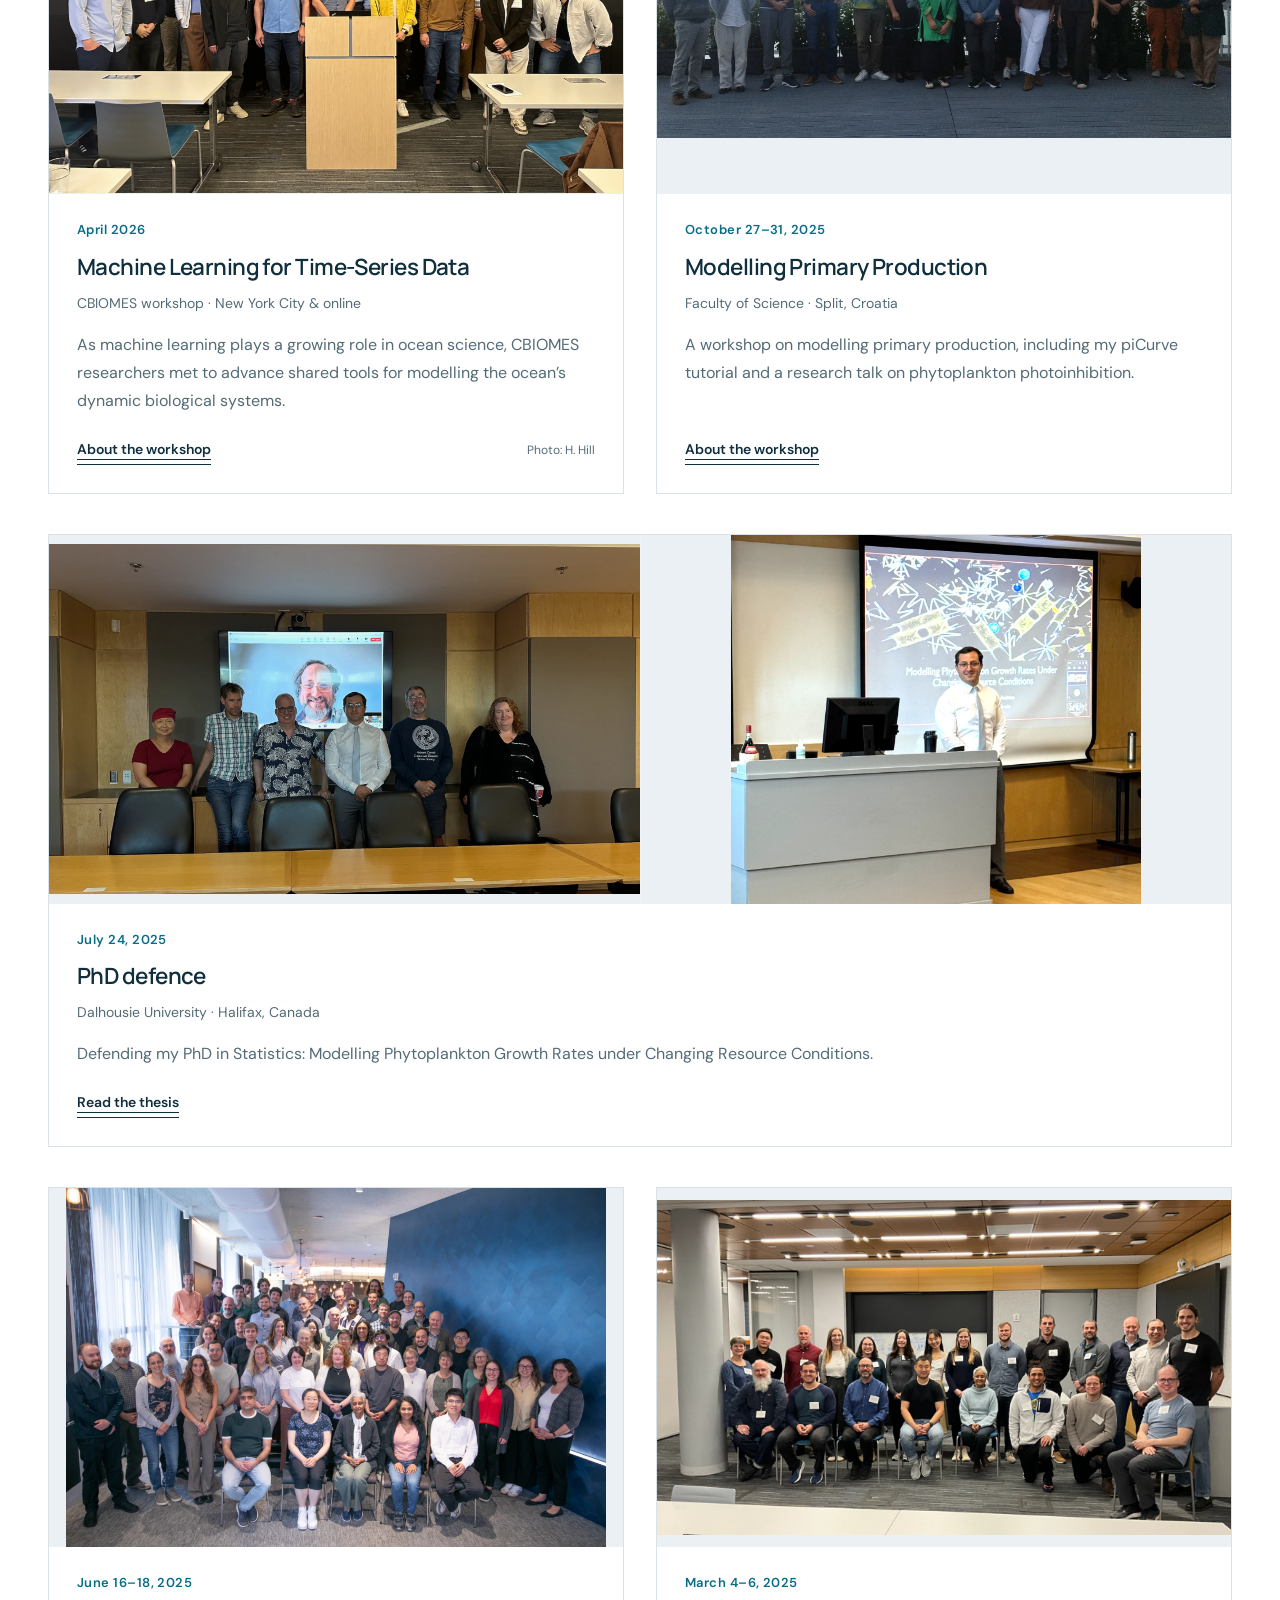
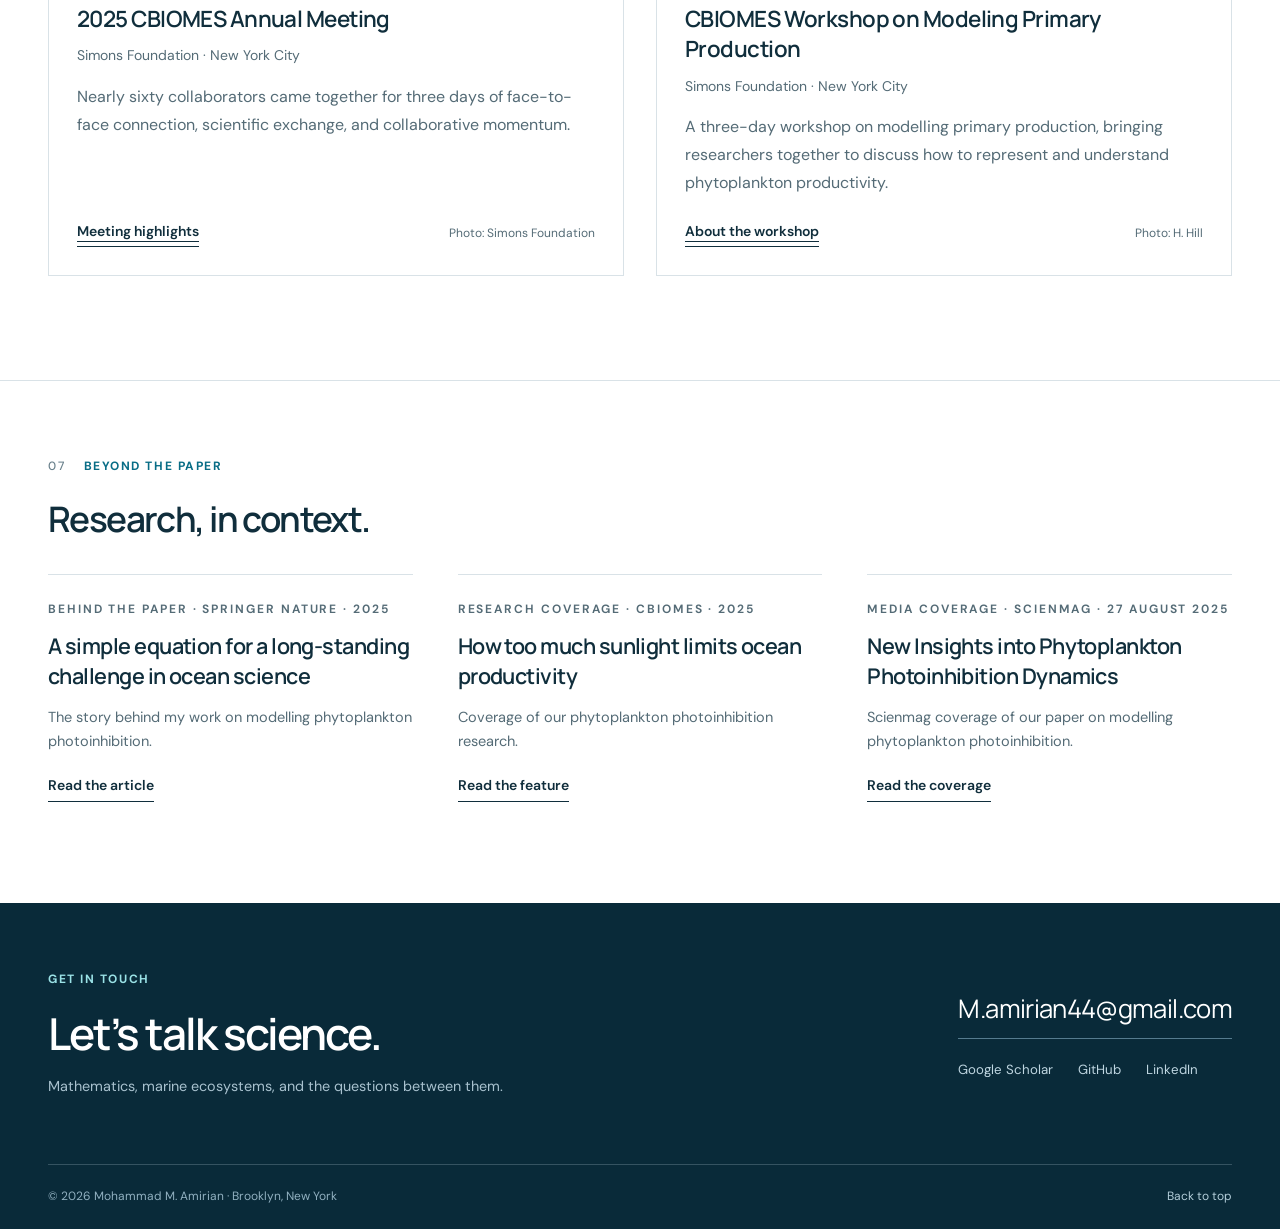
==== commit 1da2421d: "Update fallback publication entry to accepted" ====
--- a/index.html
+++ b/index.html
@@ -56,8 +56,8 @@
 <article class="publication" id="publication-11" data-status="published" data-selected="false"><div class="pub-year">2019</div><div><h3><a href="https://www.dl.begellhouse.com/journals/4b27cbfc562e21b8,3a2b605d4aa0d999,4512354003dbcb22.html" target="_blank" rel="noopener noreferrer">The concepts and applications of fractional order differential calculus in modeling of viscoelastic systems: a primer</a></h3><p class="pub-authors">MM Amirian, Y Jamali</p><div class="pub-meta"><span class="pub-venue">Critical Reviews in Biomedical Engineering</span><span class="pub-badge ">Published</span></div><div class="pub-links"><a href="https://www.dl.begellhouse.com/journals/4b27cbfc562e21b8,3a2b605d4aa0d999,4512354003dbcb22.html" target="_blank" rel="noopener noreferrer">Article</a></div></div></article>
 <article class="publication" id="publication-12" data-status="published" data-selected="false"><div class="pub-year">2026</div><div><h3>Learning Calibrated and Samplable Predictive Distributions of Surface-Ocean Δ pCO₂ Using Tabular Diffusion Models</h3><p class="pub-authors">G Accarino, MM Amirian, TH Heimdal, AR Fay, GA McKinley, V Acquaviva</p><div class="pub-meta"><span class="pub-venue">RPS Workshop, NeurIPS 2026</span><span class="pub-badge accepted">Accepted</span></div></div></article>
 <article class="publication" id="publication-13" data-status="review" data-selected="false"><div class="pub-year">2026</div><div><h3>Low proteomic investment in carbon fixation facilitates the success of Phaeocystis in the Labrador Sea</h3><p class="pub-authors">SB Pollara, ME Roberts, R Stevens-Green, J LaRoche, L Jabre, E Rowland, CE McBride, RE Sipler, S Clay, E Devred, MM Amirian, ZV Finkel, AJ Irwin, J Young, M Mars-Brisbin, EM Bertrand</p><div class="pub-meta"><span class="pub-venue">The ISME Journal</span><span class="pub-badge review">Under review</span></div></div></article>
-<article class="publication" id="publication-14" data-status="review" data-selected="false"><div class="pub-year">2026</div><div><h3><a href="https://arxiv.org/abs/2609.08606" target="_blank" rel="noopener noreferrer">NEPTUNE: An AI model for global ocean seasonal forecasting</a></h3><p class="pub-authors">D Donno, I Epicoco, M Cafaro, G Accarino,MM Amirian, V Acquaviva, P Nassisi, D Iovino, A Bracco, S Masina, P Gentine</p><div class="pub-meta"><span class="pub-venue">Journal of Advances in Modeling Earth Systems</span><span class="pub-badge review">Under review</span></div><div class="pub-links"><a href="https://arxiv.org/abs/2609.08606" target="_blank" rel="noopener noreferrer">Preprint</a></div></div></article>
-<article class="publication" id="publication-15" data-status="review" data-selected="false"><div class="pub-year">2026</div><div><h3><a href="https://arxiv.org/abs/2604.08634" target="_blank" rel="noopener noreferrer">Resolving satellite-in situ mismatches in Net Primary Production using high-frequency in situ bio-optical observations in the subpolar Northwest Atlantic</a></h3><p class="pub-authors">K Kam, E Devred, S Clay, MM Amirian, D Atamanchuk, D.W.R Wallace</p><div class="pub-meta"><span class="pub-venue">Remote Sensing</span><span class="pub-badge review">Under review</span></div><div class="pub-links"><a href="https://arxiv.org/abs/2604.08634" target="_blank" rel="noopener noreferrer">Preprint</a></div></div></article>
+<article class="publication" id="publication-14" data-status="review" data-selected="false"><div class="pub-year">2026</div><div><h3><a href="https://arxiv.org/abs/2609.08606" target="_blank" rel="noopener noreferrer">NEPTUNE: An AI model for global ocean seasonal forecasting</a></h3><p class="pub-authors">D Donno, I Epicoco, M Cafaro, G Accarino,MM Amirian, V Acquaviva, P Nassisi, D Iovino, A Bracco, S Masina, P Gentine</p><div class="pub-meta"><span class="pub-venue">Nature Computational Science</span><span class="pub-badge review">Under review</span></div><div class="pub-links"><a href="https://arxiv.org/abs/2609.08606" target="_blank" rel="noopener noreferrer">Preprint</a></div></div></article>
+<article class="publication" id="publication-15" data-status="published" data-selected="false"><div class="pub-year">2026</div><div><h3><a href="https://arxiv.org/abs/2604.08634" target="_blank" rel="noopener noreferrer">Resolving satellite-in situ mismatches in Net Primary Production using high-frequency in situ bio-optical observations in the subpolar Northwest Atlantic</a></h3><p class="pub-authors">K Kam, E Devred, S Clay, MM Amirian, D Atamanchuk, D.W.R Wallace</p><div class="pub-meta"><span class="pub-venue">Remote Sensing</span><span class="pub-badge accepted">Accepted</span></div><div class="pub-links"><a href="https://arxiv.org/abs/2604.08634" target="_blank" rel="noopener noreferrer">Preprint</a></div></div></article>
 <article class="publication" id="picurve-paper" data-status="review" data-selected="true"><div class="pub-year">2026</div><div><h3><a href="https://arxiv.org/abs/2508.14321" target="_blank" rel="noopener noreferrer">piCurve: an R package for photosynthesis–irradiance modeling, surface irradiance estimation, and phytoplankton absorption</a></h3><p class="pub-authors">MM Amirian, AJ Irwin</p><div class="pub-meta"><span class="pub-venue">Methods in Ecology and Evolution</span><span class="pub-badge review">Under review</span></div><div class="pub-links"><a href="https://github.com/Mohammad-Amirian/piCurve" target="_blank" rel="noopener noreferrer">Code</a><a href="https://arxiv.org/abs/2508.14321" target="_blank" rel="noopener noreferrer">Preprint</a></div></div></article>
 <article class="publication" id="pidata-paper" data-status="review" data-selected="true"><div class="pub-year">2026</div><div><h3><a href="https://doi.org/10.5281/zenodo.21908199" target="_blank" rel="noopener noreferrer">A Compilation of Marine Photosynthesis–Irradiance Data from ¹⁴C Incubation Experiments</a></h3><p class="pub-authors">MM Amirian, ZV Finkel, E Devred, AJ Irwin</p><div class="pub-meta"><span class="pub-venue">Earth System Science Data</span><span class="pub-badge review">Under review</span></div><div class="pub-links"><a href="https://doi.org/10.5281/zenodo.21908199" target="_blank" rel="noopener noreferrer">DOI</a></div></div></article>
 <article class="publication" id="publication-18" data-status="preprint" data-selected="false"><div class="pub-year">2018</div><div><h3><a href="https://arxiv.org/abs/1812.02297" target="_blank" rel="noopener noreferrer">The Role of Topology in the Synchronization of Neuronal Networks Based on the Hodgkin-Huxley Model</a></h3><p class="pub-authors">A Mazarei, MM Amirian, G Riazi, Y Jamali</p><div class="pub-meta"><span class="pub-venue">arXiv</span><span class="pub-badge ">Preprint</span></div><div class="pub-links"><a href="https://arxiv.org/abs/1812.02297" target="_blank" rel="noopener noreferrer">Preprint</a></div></div></article>
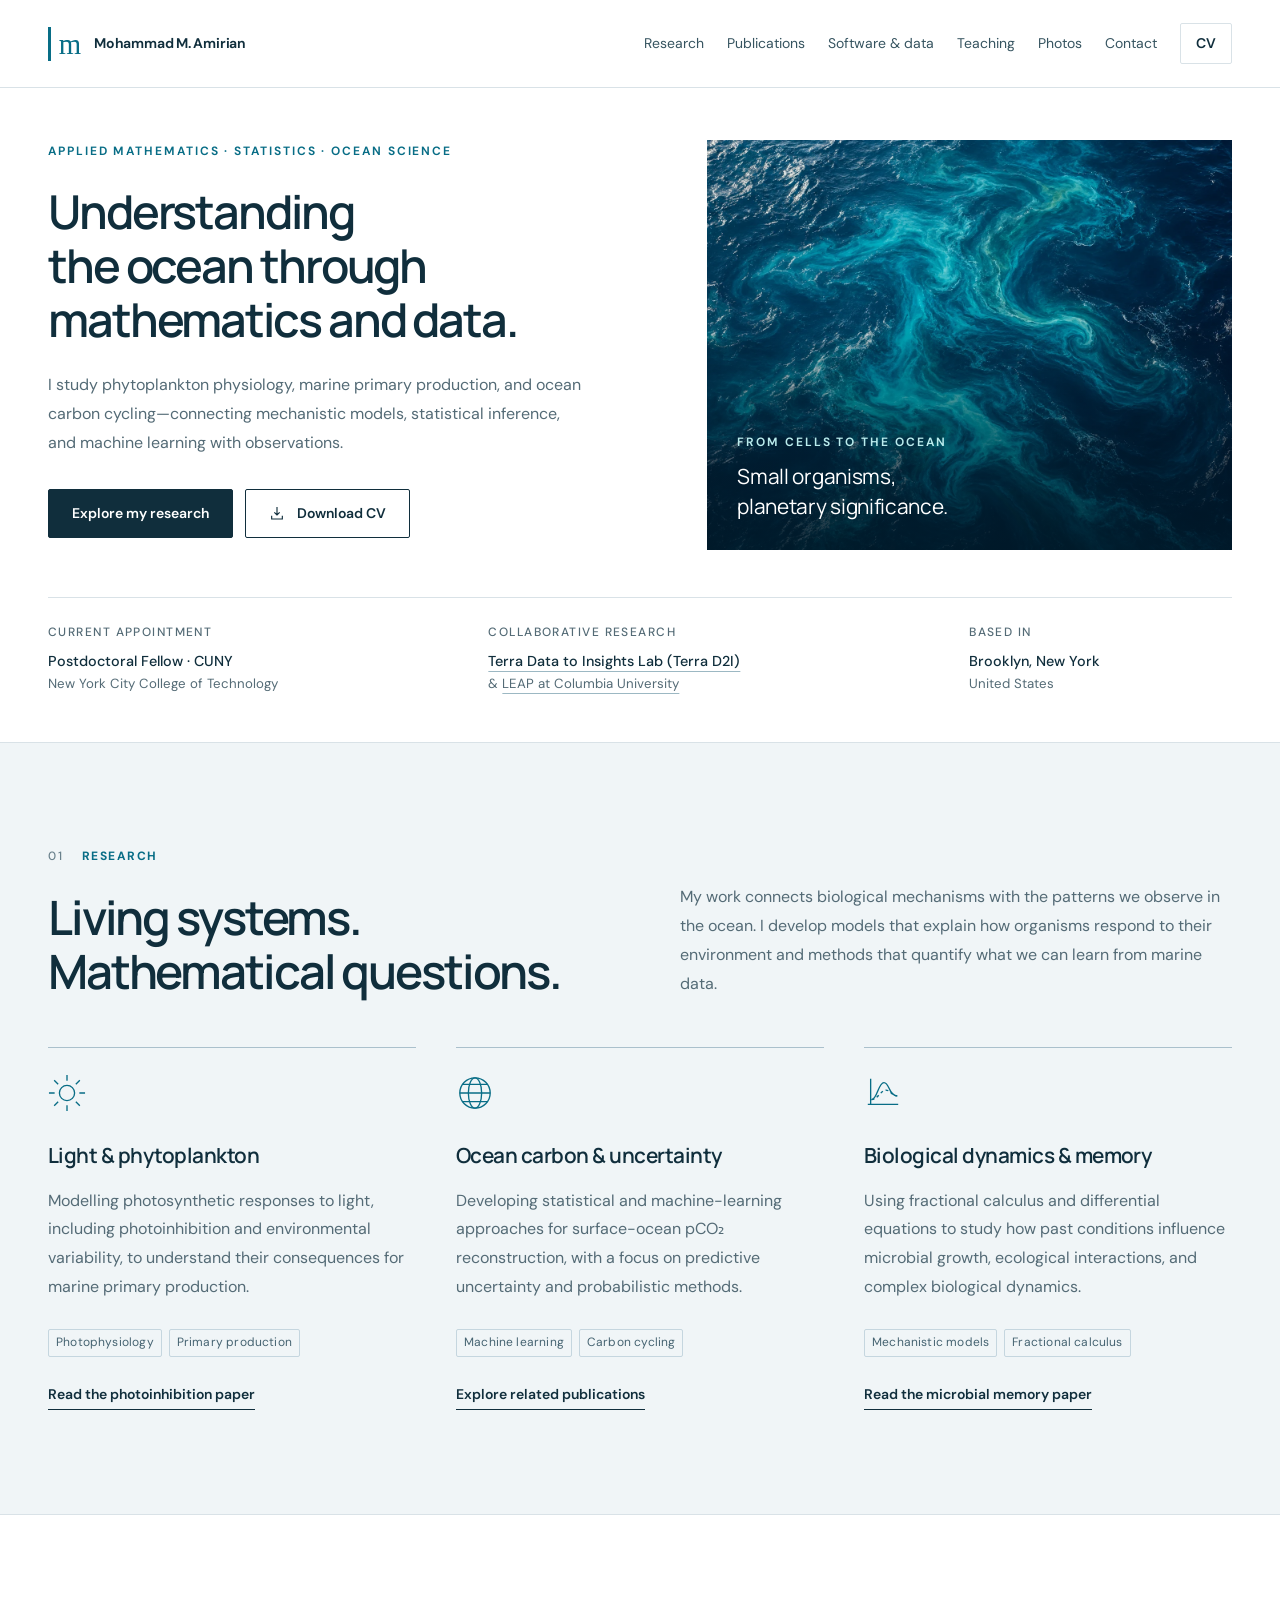
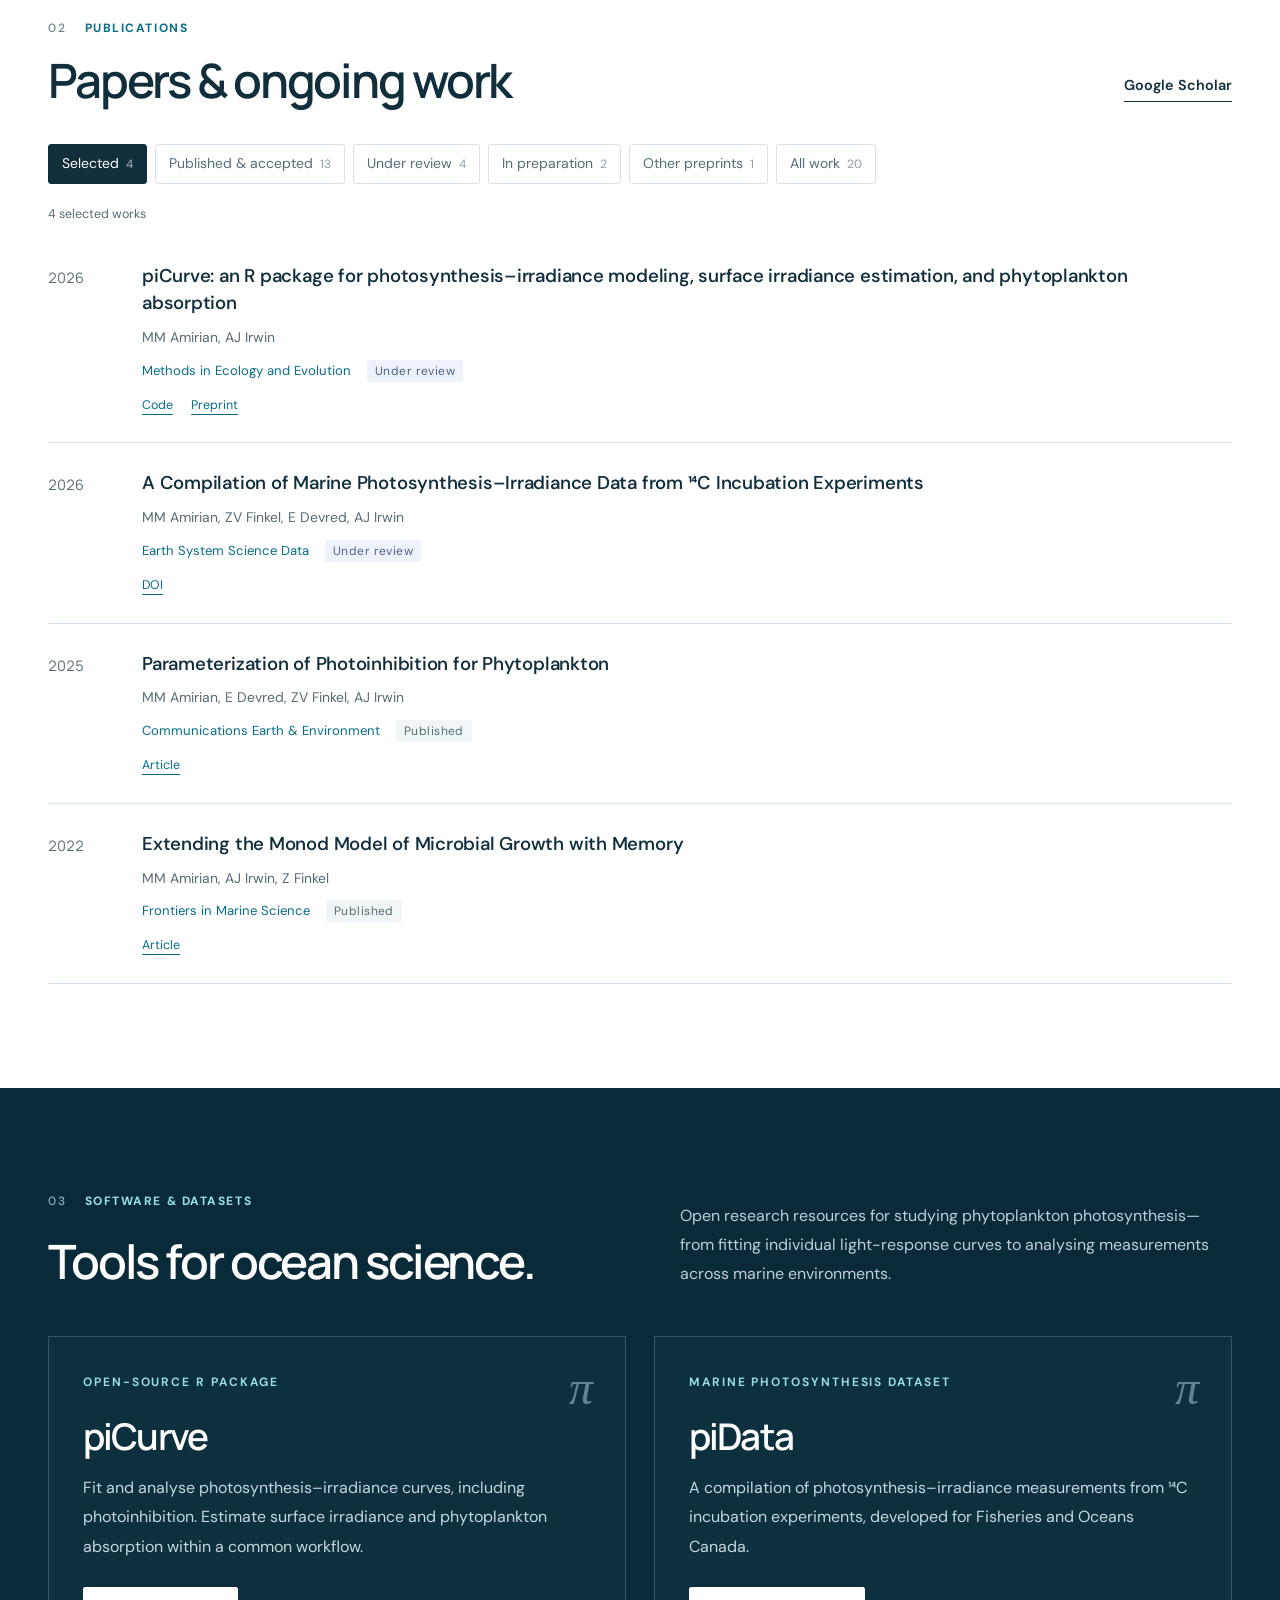
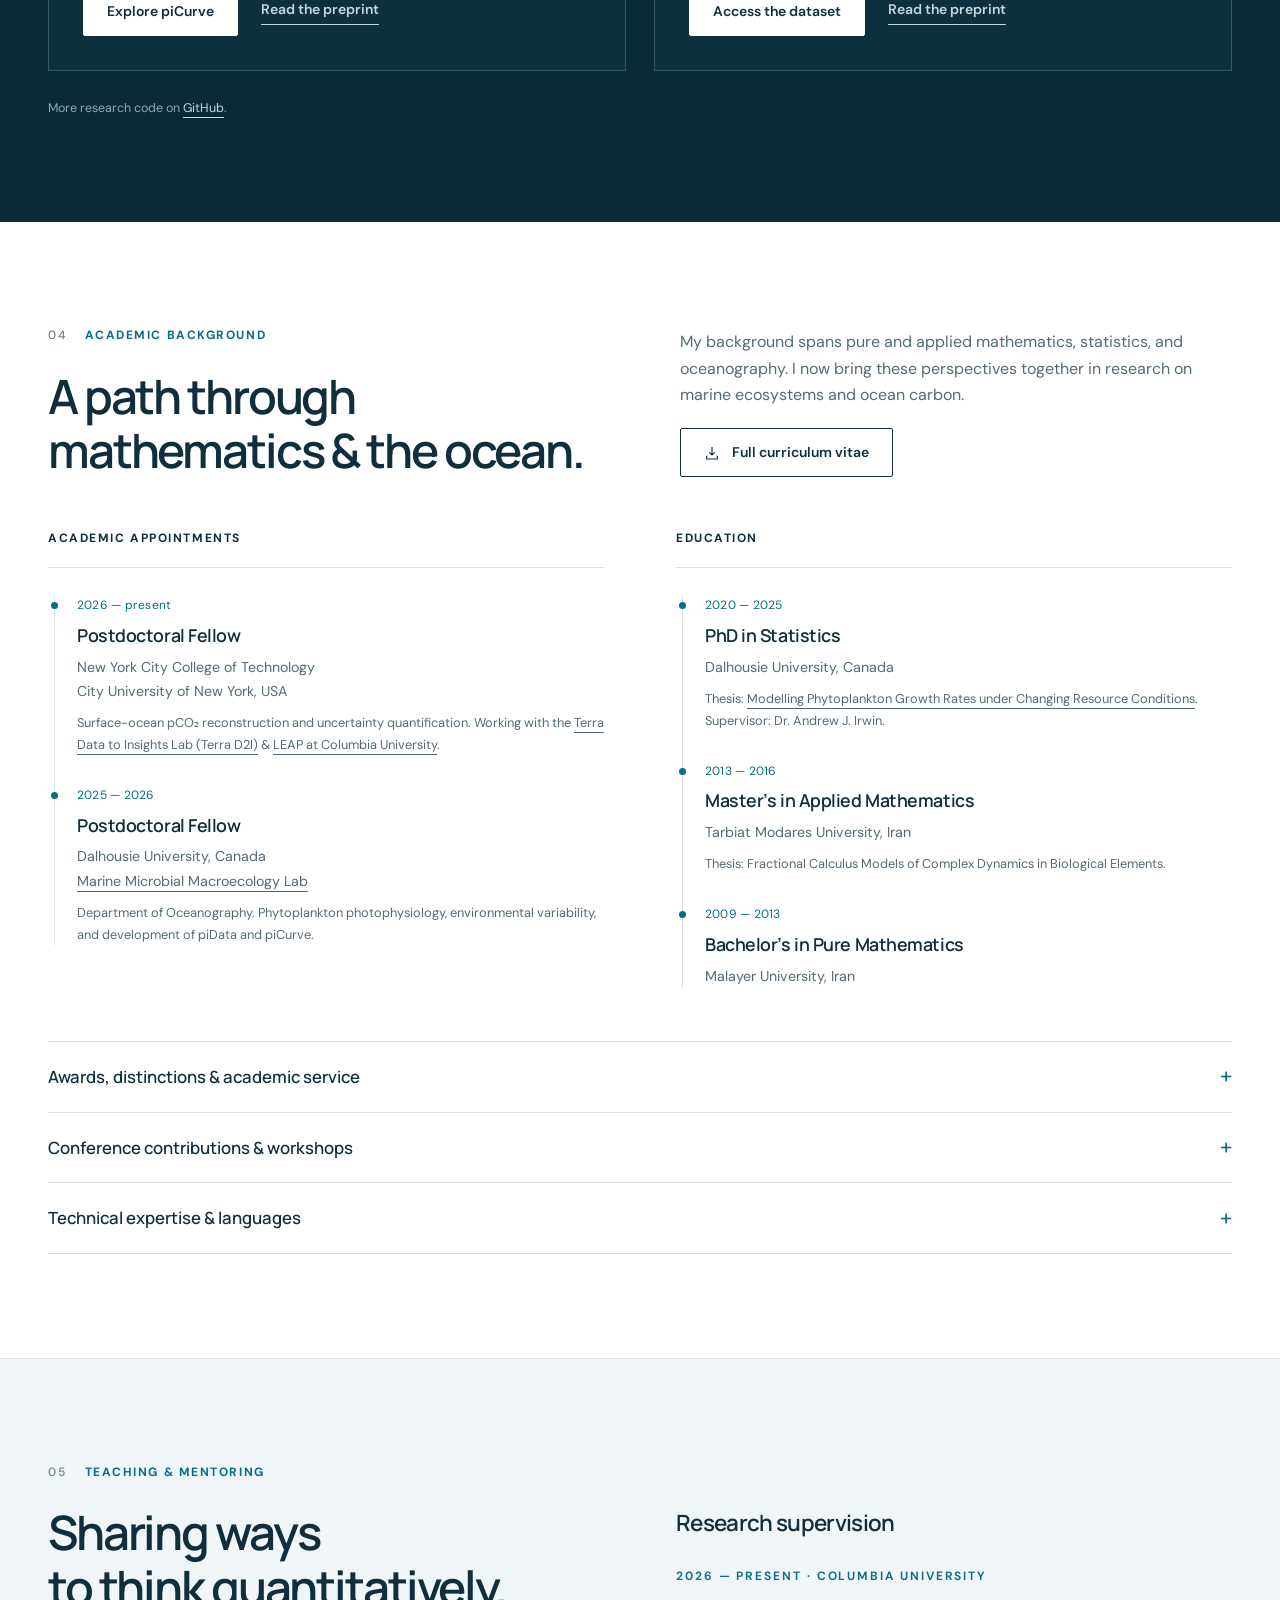
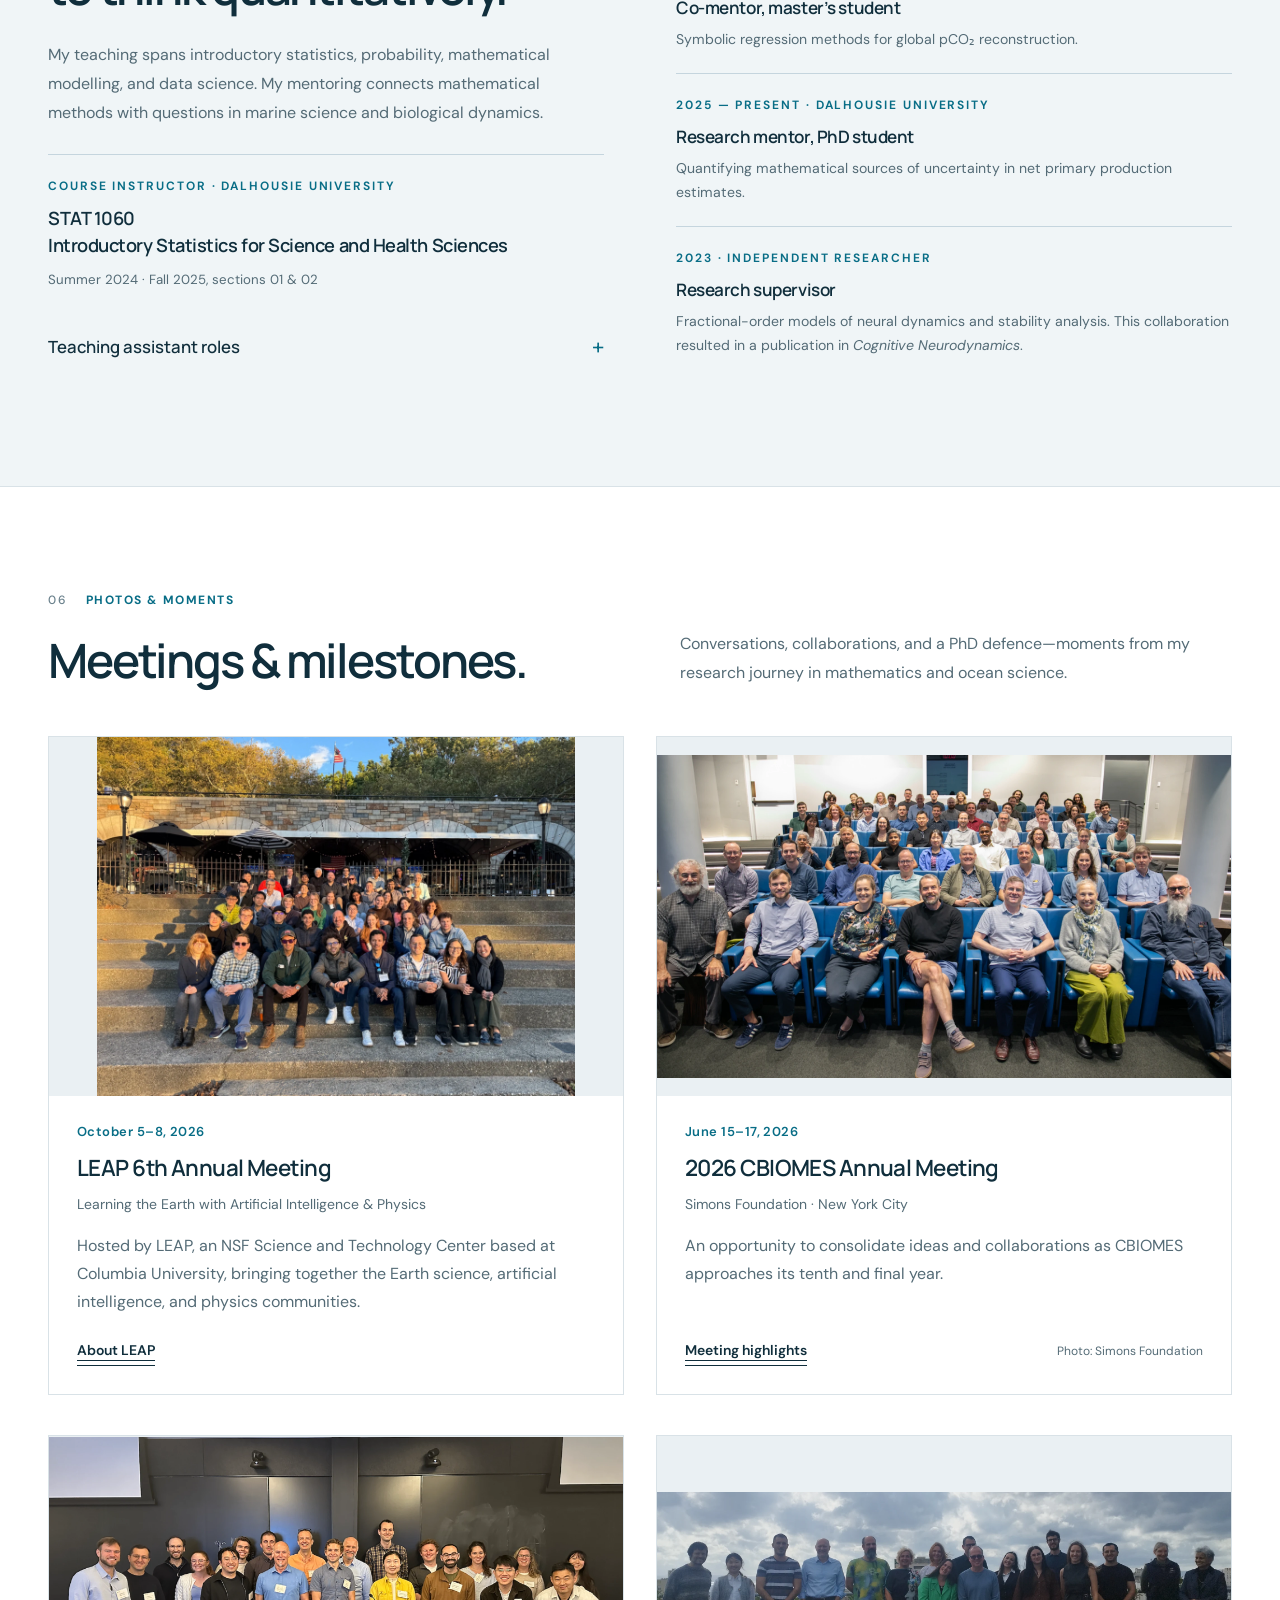
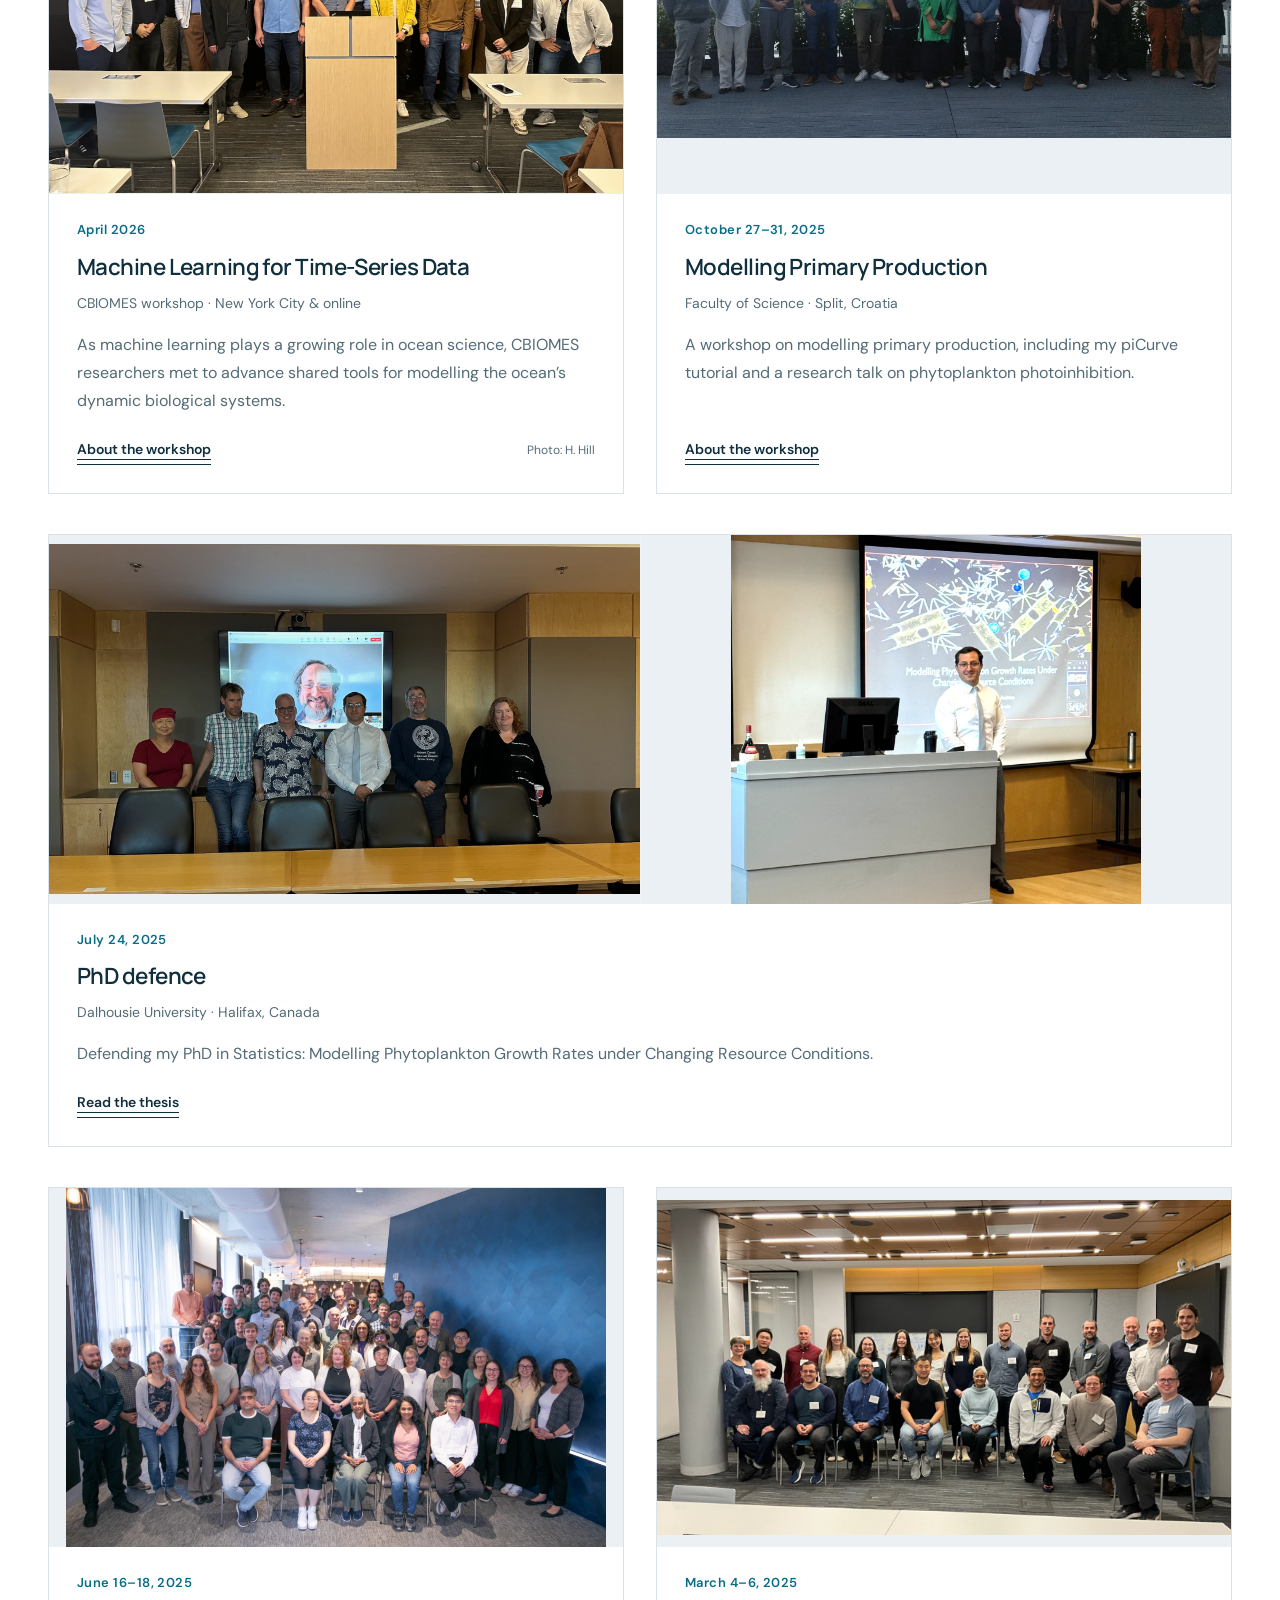
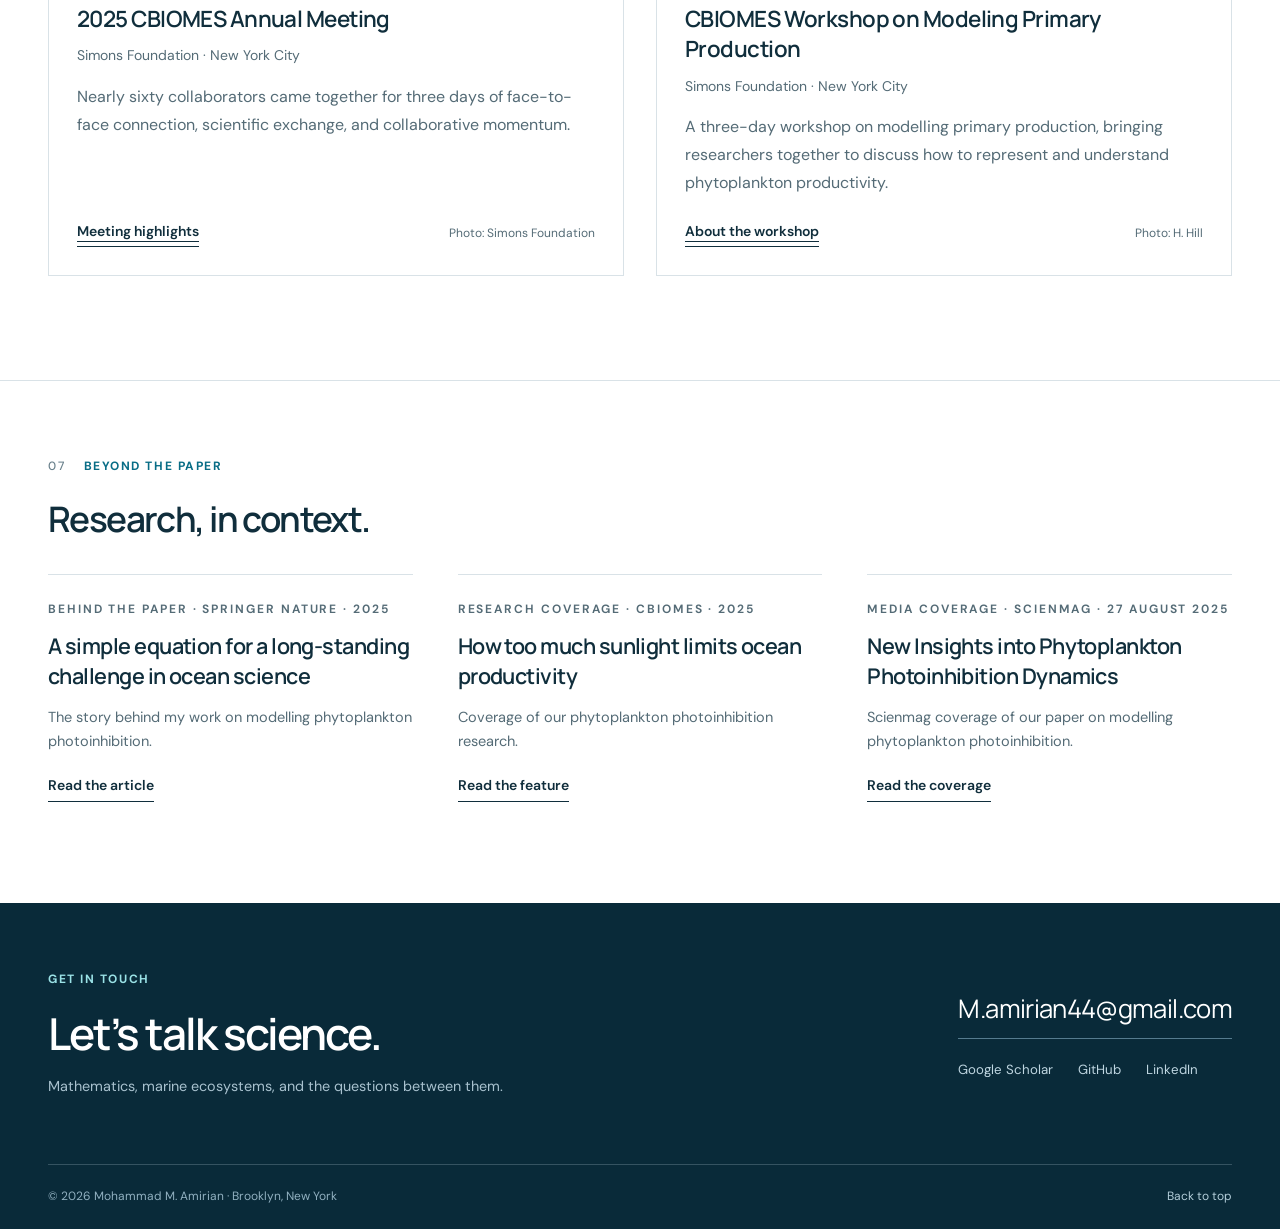
==== commit 1a15a34d: "Update CV and academic service; sort publications by descending year" ====
--- a/index.html
+++ b/index.html
@@ -46,6 +46,14 @@
  <div class="publication-list"><article class="publication" id="publication-1" data-status="published" data-selected="false"><div class="pub-year">2026</div><div><h3>A macromolecular evaluation of the growth rate hypothesis in the ocean</h3><p class="pub-authors">ZV Finkel, AJ Irwin, MM Amirian, S Sharoni, MJ Follows</p><div class="pub-meta"><span class="pub-venue">Proceedings B</span><span class="pub-badge accepted">Accepted</span></div></div></article>
 <article class="publication" id="publication-2" data-status="published" data-selected="false"><div class="pub-year">2026</div><div><h3><a href="https://doi.org/10.1016/j.isci.2026.116849" target="_blank" rel="noopener noreferrer">Carbon-to-ATP ratios across the kingdoms of life</a></h3><p class="pub-authors">P Fahimi, MM Amirian, AJ Irwin, ZV Finkel</p><div class="pub-meta"><span class="pub-venue">iScience</span><span class="pub-badge ">Published</span></div><div class="pub-links"><a href="https://doi.org/10.1016/j.isci.2026.116849" target="_blank" rel="noopener noreferrer">DOI</a></div></div></article>
 <article class="publication" id="publication-3" data-status="published" data-selected="false"><div class="pub-year">2026</div><div><h3><a href="https://doi.org/10.1038/s41558-026-02598-w" target="_blank" rel="noopener noreferrer">Biochemical remodeling of phytoplankton cell composition under climate change</a></h3><p class="pub-authors">S Sharoni, K Inomura, S Dutkiewicz, O Jahn, ZV Finkel, AJ Irwin, MM Amirian, E Monier, MJ Follows</p><div class="pub-meta"><span class="pub-venue">Nature Climate Change</span><span class="pub-badge ">Published</span></div><div class="pub-links"><a href="https://doi.org/10.1038/s41558-026-02598-w" target="_blank" rel="noopener noreferrer">DOI</a></div></div></article>
+<article class="publication" id="publication-12" data-status="published" data-selected="false"><div class="pub-year">2026</div><div><h3>Learning Calibrated and Samplable Predictive Distributions of Surface-Ocean Δ pCO₂ Using Tabular Diffusion Models</h3><p class="pub-authors">G Accarino, MM Amirian, TH Heimdal, AR Fay, GA McKinley, V Acquaviva</p><div class="pub-meta"><span class="pub-venue">RPS Workshop, NeurIPS 2026</span><span class="pub-badge accepted">Accepted</span></div></div></article>
+<article class="publication" id="publication-13" data-status="review" data-selected="false"><div class="pub-year">2026</div><div><h3>Low proteomic investment in carbon fixation facilitates the success of Phaeocystis in the Labrador Sea</h3><p class="pub-authors">SB Pollara, ME Roberts, R Stevens-Green, J LaRoche, L Jabre, E Rowland, CE McBride, RE Sipler, S Clay, E Devred, MM Amirian, ZV Finkel, AJ Irwin, J Young, M Mars-Brisbin, EM Bertrand</p><div class="pub-meta"><span class="pub-venue">The ISME Journal</span><span class="pub-badge review">Under review</span></div></div></article>
+<article class="publication" id="publication-14" data-status="review" data-selected="false"><div class="pub-year">2026</div><div><h3><a href="https://arxiv.org/abs/2609.08606" target="_blank" rel="noopener noreferrer">NEPTUNE: An AI model for global ocean seasonal forecasting</a></h3><p class="pub-authors">D Donno, I Epicoco, M Cafaro, G Accarino,MM Amirian, V Acquaviva, P Nassisi, D Iovino, A Bracco, S Masina, P Gentine</p><div class="pub-meta"><span class="pub-venue">Nature Computational Science</span><span class="pub-badge review">Under review</span></div><div class="pub-links"><a href="https://arxiv.org/abs/2609.08606" target="_blank" rel="noopener noreferrer">Preprint</a></div></div></article>
+<article class="publication" id="publication-15" data-status="published" data-selected="false"><div class="pub-year">2026</div><div><h3><a href="https://arxiv.org/abs/2604.08634" target="_blank" rel="noopener noreferrer">Resolving satellite-in situ mismatches in Net Primary Production using high-frequency in situ bio-optical observations in the subpolar Northwest Atlantic</a></h3><p class="pub-authors">K Kam, E Devred, S Clay, MM Amirian, D Atamanchuk, D.W.R Wallace</p><div class="pub-meta"><span class="pub-venue">Remote Sensing</span><span class="pub-badge accepted">Accepted</span></div><div class="pub-links"><a href="https://arxiv.org/abs/2604.08634" target="_blank" rel="noopener noreferrer">Preprint</a></div></div></article>
+<article class="publication" id="picurve-paper" data-status="review" data-selected="true"><div class="pub-year">2026</div><div><h3><a href="https://arxiv.org/abs/2508.14321" target="_blank" rel="noopener noreferrer">piCurve: an R package for photosynthesis–irradiance modeling, surface irradiance estimation, and phytoplankton absorption</a></h3><p class="pub-authors">MM Amirian, AJ Irwin</p><div class="pub-meta"><span class="pub-venue">Methods in Ecology and Evolution</span><span class="pub-badge review">Under review</span></div><div class="pub-links"><a href="https://github.com/Mohammad-Amirian/piCurve" target="_blank" rel="noopener noreferrer">Code</a><a href="https://arxiv.org/abs/2508.14321" target="_blank" rel="noopener noreferrer">Preprint</a></div></div></article>
+<article class="publication" id="pidata-paper" data-status="review" data-selected="true"><div class="pub-year">2026</div><div><h3><a href="https://doi.org/10.5281/zenodo.21908199" target="_blank" rel="noopener noreferrer">A Compilation of Marine Photosynthesis–Irradiance Data from ¹⁴C Incubation Experiments</a></h3><p class="pub-authors">MM Amirian, ZV Finkel, E Devred, AJ Irwin</p><div class="pub-meta"><span class="pub-venue">Earth System Science Data</span><span class="pub-badge review">Under review</span></div><div class="pub-links"><a href="https://doi.org/10.5281/zenodo.21908199" target="_blank" rel="noopener noreferrer">DOI</a></div></div></article>
+<article class="publication" id="publication-19" data-status="preparation" data-selected="false"><div class="pub-year">2026</div><div><h3>Ecophysiological modeling of marine photosynthesis: a hybrid model</h3><p class="pub-authors">MM Amirian, P Fahimi, ZV Finkel, E Devred, S Clay, AJ Irwin</p><div class="pub-meta"><span class="pub-venue"></span><span class="pub-badge ">In preparation</span></div></div></article>
+<article class="publication" id="publication-20" data-status="preparation" data-selected="false"><div class="pub-year">2026</div><div><h3>Latitudinal, Seasonal, and Diel Variation in Marine Phytoplankton Photophysiology and Its Effects on Net Primary Production</h3><p class="pub-authors">MM Amirian, E Devred, V Acquaviva, ZV Finkel, AJ Irwin</p><div class="pub-meta"><span class="pub-venue"></span><span class="pub-badge ">In preparation</span></div></div></article>
 <article class="publication" id="publication-4" data-status="published" data-selected="false"><div class="pub-year">2025</div><div><h3><a href="https://www.frontiersin.org/journals/photobiology/articles/10.3389/fphbi.2025.1745893/full" target="_blank" rel="noopener noreferrer">Nonphotochemical quenching and beyond: multi-layered photoprotection shapes light-stress tolerance across seasonal niches in Arctic diatoms</a></h3><p class="pub-authors">D Croteau, S Guérin, M Savoie, N Donaher, MM Amirian, M Babin , DA Campbell, J Lavaud</p><div class="pub-meta"><span class="pub-venue">Frontiers in Photobiology</span><span class="pub-badge ">Published</span></div><div class="pub-links"><a href="https://www.frontiersin.org/journals/photobiology/articles/10.3389/fphbi.2025.1745893/full" target="_blank" rel="noopener noreferrer">Article</a></div></div></article>
 <article class="publication" id="photoinhibition-paper" data-status="published" data-selected="true"><div class="pub-year">2025</div><div><h3><a href="https://www.nature.com/articles/s43247-025-02686-3" target="_blank" rel="noopener noreferrer">Parameterization of Photoinhibition for Phytoplankton</a></h3><p class="pub-authors">MM Amirian, E Devred, ZV Finkel, AJ Irwin</p><div class="pub-meta"><span class="pub-venue">Communications Earth &amp; Environment</span><span class="pub-badge ">Published</span></div><div class="pub-links"><a href="https://www.nature.com/articles/s43247-025-02686-3" target="_blank" rel="noopener noreferrer">Article</a></div></div></article>
 <article class="publication" id="publication-6" data-status="published" data-selected="false"><div class="pub-year">2025</div><div><h3><a href="https://www.sciencedirect.com/science/article/pii/S0034425725001178" target="_blank" rel="noopener noreferrer">Net primary production in the Labrador Sea between 2014 and 2022 derived from ocean colour remote sensing based on ecological regimes</a></h3><p class="pub-authors">E Devred, S Clay , T Perry, MM Amirian, AJ Irwin, Z Finkel</p><div class="pub-meta"><span class="pub-venue">Remote Sensing of Environment</span><span class="pub-badge ">Published</span></div><div class="pub-links"><a href="https://www.sciencedirect.com/science/article/pii/S0034425725001178" target="_blank" rel="noopener noreferrer">Article</a></div></div></article>
@@ -54,15 +62,7 @@
 <article class="publication" id="publication-9" data-status="published" data-selected="false"><div class="pub-year">2020</div><div><h3><a href="https://doi.org/10.1016/j.heliyon.2020.e04816" target="_blank" rel="noopener noreferrer">Memory and mutualism in species sustainability: a time-fractional Lotka-Volterra model with harvesting</a></h3><p class="pub-authors">MM Amirian, I Towers, Z Jovanoski, AJ Irwin</p><div class="pub-meta"><span class="pub-venue">Heliyon</span><span class="pub-badge ">Published</span></div><div class="pub-links"><a href="https://doi.org/10.1016/j.heliyon.2020.e04816" target="_blank" rel="noopener noreferrer">DOI</a></div></div></article>
 <article class="publication" id="publication-10" data-status="published" data-selected="false"><div class="pub-year">2020</div><div><h3><a href="https://doi.org/10.1002/mma.6352" target="_blank" rel="noopener noreferrer">A new approach to solving multiorder time-fractional advection-diffusion-reaction equations using BEM and Chebyshev matrix</a></h3><p class="pub-authors">M Khalighi, MM Amirian, A Malek</p><div class="pub-meta"><span class="pub-venue">Mathematical Methods in the Applied Sciences</span><span class="pub-badge ">Published</span></div><div class="pub-links"><a href="https://doi.org/10.1002/mma.6352" target="_blank" rel="noopener noreferrer">DOI</a></div></div></article>
 <article class="publication" id="publication-11" data-status="published" data-selected="false"><div class="pub-year">2019</div><div><h3><a href="https://www.dl.begellhouse.com/journals/4b27cbfc562e21b8,3a2b605d4aa0d999,4512354003dbcb22.html" target="_blank" rel="noopener noreferrer">The concepts and applications of fractional order differential calculus in modeling of viscoelastic systems: a primer</a></h3><p class="pub-authors">MM Amirian, Y Jamali</p><div class="pub-meta"><span class="pub-venue">Critical Reviews in Biomedical Engineering</span><span class="pub-badge ">Published</span></div><div class="pub-links"><a href="https://www.dl.begellhouse.com/journals/4b27cbfc562e21b8,3a2b605d4aa0d999,4512354003dbcb22.html" target="_blank" rel="noopener noreferrer">Article</a></div></div></article>
-<article class="publication" id="publication-12" data-status="published" data-selected="false"><div class="pub-year">2026</div><div><h3>Learning Calibrated and Samplable Predictive Distributions of Surface-Ocean Δ pCO₂ Using Tabular Diffusion Models</h3><p class="pub-authors">G Accarino, MM Amirian, TH Heimdal, AR Fay, GA McKinley, V Acquaviva</p><div class="pub-meta"><span class="pub-venue">RPS Workshop, NeurIPS 2026</span><span class="pub-badge accepted">Accepted</span></div></div></article>
-<article class="publication" id="publication-13" data-status="review" data-selected="false"><div class="pub-year">2026</div><div><h3>Low proteomic investment in carbon fixation facilitates the success of Phaeocystis in the Labrador Sea</h3><p class="pub-authors">SB Pollara, ME Roberts, R Stevens-Green, J LaRoche, L Jabre, E Rowland, CE McBride, RE Sipler, S Clay, E Devred, MM Amirian, ZV Finkel, AJ Irwin, J Young, M Mars-Brisbin, EM Bertrand</p><div class="pub-meta"><span class="pub-venue">The ISME Journal</span><span class="pub-badge review">Under review</span></div></div></article>
-<article class="publication" id="publication-14" data-status="review" data-selected="false"><div class="pub-year">2026</div><div><h3><a href="https://arxiv.org/abs/2609.08606" target="_blank" rel="noopener noreferrer">NEPTUNE: An AI model for global ocean seasonal forecasting</a></h3><p class="pub-authors">D Donno, I Epicoco, M Cafaro, G Accarino,MM Amirian, V Acquaviva, P Nassisi, D Iovino, A Bracco, S Masina, P Gentine</p><div class="pub-meta"><span class="pub-venue">Nature Computational Science</span><span class="pub-badge review">Under review</span></div><div class="pub-links"><a href="https://arxiv.org/abs/2609.08606" target="_blank" rel="noopener noreferrer">Preprint</a></div></div></article>
-<article class="publication" id="publication-15" data-status="published" data-selected="false"><div class="pub-year">2026</div><div><h3><a href="https://arxiv.org/abs/2604.08634" target="_blank" rel="noopener noreferrer">Resolving satellite-in situ mismatches in Net Primary Production using high-frequency in situ bio-optical observations in the subpolar Northwest Atlantic</a></h3><p class="pub-authors">K Kam, E Devred, S Clay, MM Amirian, D Atamanchuk, D.W.R Wallace</p><div class="pub-meta"><span class="pub-venue">Remote Sensing</span><span class="pub-badge accepted">Accepted</span></div><div class="pub-links"><a href="https://arxiv.org/abs/2604.08634" target="_blank" rel="noopener noreferrer">Preprint</a></div></div></article>
-<article class="publication" id="picurve-paper" data-status="review" data-selected="true"><div class="pub-year">2026</div><div><h3><a href="https://arxiv.org/abs/2508.14321" target="_blank" rel="noopener noreferrer">piCurve: an R package for photosynthesis–irradiance modeling, surface irradiance estimation, and phytoplankton absorption</a></h3><p class="pub-authors">MM Amirian, AJ Irwin</p><div class="pub-meta"><span class="pub-venue">Methods in Ecology and Evolution</span><span class="pub-badge review">Under review</span></div><div class="pub-links"><a href="https://github.com/Mohammad-Amirian/piCurve" target="_blank" rel="noopener noreferrer">Code</a><a href="https://arxiv.org/abs/2508.14321" target="_blank" rel="noopener noreferrer">Preprint</a></div></div></article>
-<article class="publication" id="pidata-paper" data-status="review" data-selected="true"><div class="pub-year">2026</div><div><h3><a href="https://doi.org/10.5281/zenodo.21908199" target="_blank" rel="noopener noreferrer">A Compilation of Marine Photosynthesis–Irradiance Data from ¹⁴C Incubation Experiments</a></h3><p class="pub-authors">MM Amirian, ZV Finkel, E Devred, AJ Irwin</p><div class="pub-meta"><span class="pub-venue">Earth System Science Data</span><span class="pub-badge review">Under review</span></div><div class="pub-links"><a href="https://doi.org/10.5281/zenodo.21908199" target="_blank" rel="noopener noreferrer">DOI</a></div></div></article>
-<article class="publication" id="publication-18" data-status="preprint" data-selected="false"><div class="pub-year">2018</div><div><h3><a href="https://arxiv.org/abs/1812.02297" target="_blank" rel="noopener noreferrer">The Role of Topology in the Synchronization of Neuronal Networks Based on the Hodgkin-Huxley Model</a></h3><p class="pub-authors">A Mazarei, MM Amirian, G Riazi, Y Jamali</p><div class="pub-meta"><span class="pub-venue">arXiv</span><span class="pub-badge ">Preprint</span></div><div class="pub-links"><a href="https://arxiv.org/abs/1812.02297" target="_blank" rel="noopener noreferrer">Preprint</a></div></div></article>
-<article class="publication" id="publication-19" data-status="preparation" data-selected="false"><div class="pub-year">2026</div><div><h3>Ecophysiological modeling of marine photosynthesis: a hybrid model</h3><p class="pub-authors">MM Amirian, P Fahimi, ZV Finkel, E Devred, S Clay, AJ Irwin</p><div class="pub-meta"><span class="pub-venue"></span><span class="pub-badge ">In preparation</span></div></div></article>
-<article class="publication" id="publication-20" data-status="preparation" data-selected="false"><div class="pub-year">2026</div><div><h3>Latitudinal, Seasonal, and Diel Variation in Marine Phytoplankton Photophysiology and Its Effects on Net Primary Production</h3><p class="pub-authors">MM Amirian, E Devred, V Acquaviva, ZV Finkel, AJ Irwin</p><div class="pub-meta"><span class="pub-venue"></span><span class="pub-badge ">In preparation</span></div></div></article></div>
+<article class="publication" id="publication-18" data-status="preprint" data-selected="false"><div class="pub-year">2018</div><div><h3><a href="https://arxiv.org/abs/1812.02297" target="_blank" rel="noopener noreferrer">The Role of Topology in the Synchronization of Neuronal Networks Based on the Hodgkin-Huxley Model</a></h3><p class="pub-authors">A Mazarei, MM Amirian, G Riazi, Y Jamali</p><div class="pub-meta"><span class="pub-venue">arXiv</span><span class="pub-badge ">Preprint</span></div><div class="pub-links"><a href="https://arxiv.org/abs/1812.02297" target="_blank" rel="noopener noreferrer">Preprint</a></div></div></article></div>
 </div></section>
 
 <section class="section software" id="software" aria-labelledby="software-title"><div class="wrap">
@@ -83,7 +83,7 @@
  <article class="timeline-item"><div class="timeline-year">2009 — 2013</div><h3>Bachelor’s in Pure Mathematics</h3><p>Malayer University, Iran</p></article>
  </div></div>
  <div class="cv-details">
- <details><summary>Awards, distinctions &amp; academic service</summary><div class="details-content details-grid"><div><h4>Scholarships &amp; support</h4><ul><li><strong>2022 · Travel Grant</strong><br>Faculty of Graduate Studies, Dalhousie University.</li><li><strong>2019 · Doctoral research assistantship</strong><br>Department of Mathematics and Statistics, Dalhousie University; support over 4.5 years.</li><li><strong>2019 · Biomedicine Discovery Scholarship</strong><br>Monash University. Awarded; not taken up.</li><li><strong>2019 · Tuition Fee Scholarship</strong><br>University of New South Wales. Awarded; not taken up.</li></ul></div><div><div class="distinction"><h4>Top 3% nationally · Konkour</h4><p>In Iran’s 2013 National M.Sc. Entrance Examination, ranked 237th in applied mathematics and 261st in pure mathematics among 9,230 candidates.</p></div><h4 style="margin-top:26px">Journal peer review</h4><p>Environmental Management; Ecological Informatics; Qualitative Theory of Dynamical Systems; Scientific Reports.</p></div></div></details>
+ <details><summary>Awards, distinctions &amp; academic service</summary><div class="details-content details-grid"><div><h4>Scholarships &amp; support</h4><ul><li><strong>2022 · Travel Grant</strong><br>Faculty of Graduate Studies, Dalhousie University.</li><li><strong>2019 · Doctoral research assistantship</strong><br>Department of Mathematics and Statistics, Dalhousie University; support over 4.5 years.</li><li><strong>2019 · Biomedicine Discovery Scholarship</strong><br>Monash University. Awarded; not taken up.</li><li><strong>2019 · Tuition Fee Scholarship</strong><br>University of New South Wales. Awarded; not taken up.</li></ul></div><div><div class="distinction"><h4>Top 3% nationally · Konkour</h4><p>In Iran’s 2013 National M.Sc. Entrance Examination, ranked 237th in applied mathematics and 261st in pure mathematics among 9,230 candidates.</p></div><h4 style="margin-top:26px">Journal peer review</h4><p>Environmental Management; Ecological Informatics; Qualitative Theory of Dynamical Systems; Scientific Reports; Biogeosciences.</p></div></div></details>
  <details><summary>Conference contributions &amp; workshops</summary><div class="details-content"><h4>Workshops &amp; tutorials</h4><div class="talk"><time>Oct. 2025</time><p><strong>Modelling Primary Production · Split, Croatia</strong><span class="venue">Faculty of Science. Tutorial on piCurve and a research talk on phytoplankton photoinhibition modelling.</span></p></div><div class="talk"><time>Mar. 2025</time><p><strong>Modelling Primary Production · New York, USA</strong><span class="venue">Flatiron Institute. Joint presentation with Andrew Irwin on quantifying the effects of photoinhibition on photosynthetic rate.</span></p></div><h4 style="margin-top:30px">Conference contributions</h4><div class="talk"><time>2026</time><p><strong>MM Amirian</strong>, G Accarino, V Acquaviva, <em>Improving Global Ocean Surface pCO₂ Prediction Using Biogeographic Residual Correction,</em> American Geophysical Union</p></div>
 <div class="talk"><time>2026</time><p>G Accarino, <strong>MM Amirian</strong>, V Acquaviva, <em>Beyond Point Predictions: Diffusion-Based Probabilistic Reconstruction of Global Surface Ocean pCO₂,</em> American Geophysical Union</p></div>
 <div class="talk"><time>2026</time><p><strong>MM Amirian</strong>, E Devred, S Clay, Z Finkel, AJ Irwin. <em>A compilation of photosynthetic rate incubation experiments and analysis using common models</em> <span>CBIOMES Annual Meeting</span>, Flatiron Institute, NY, USA.</p></div>
